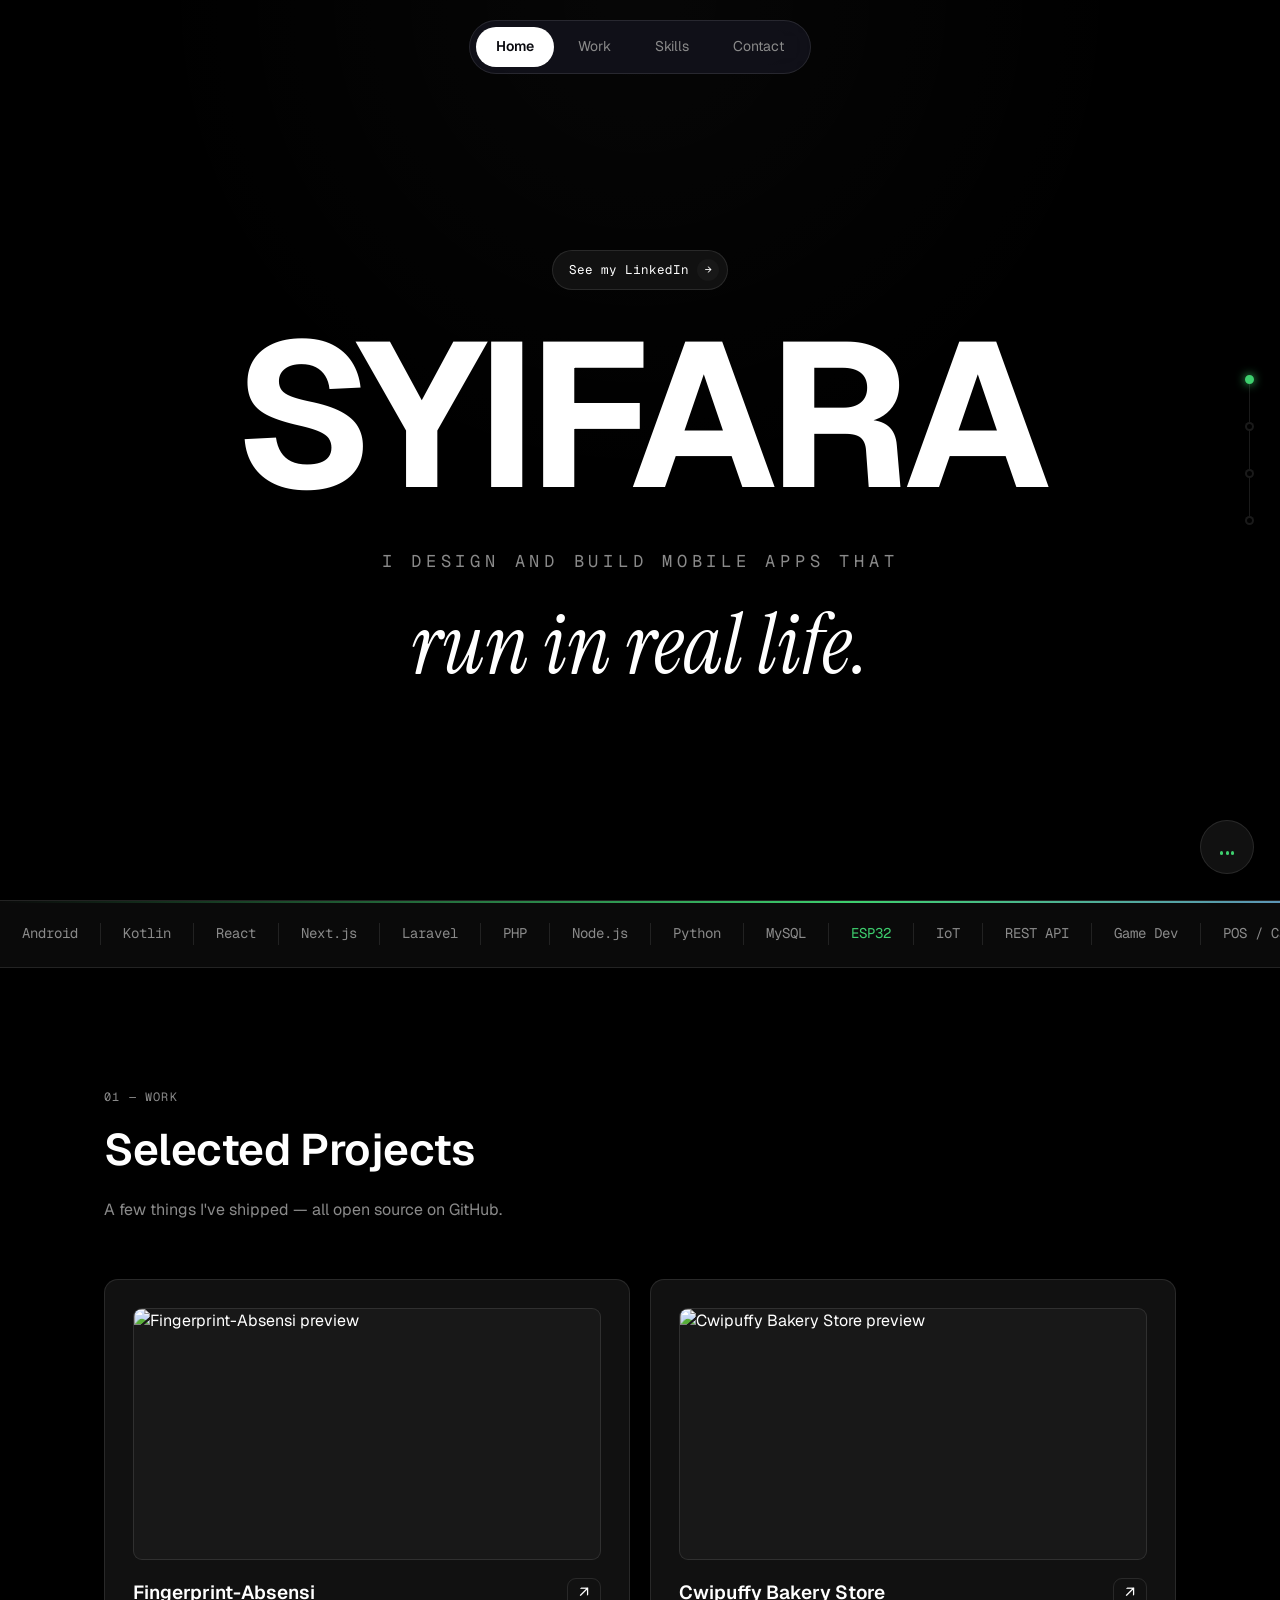
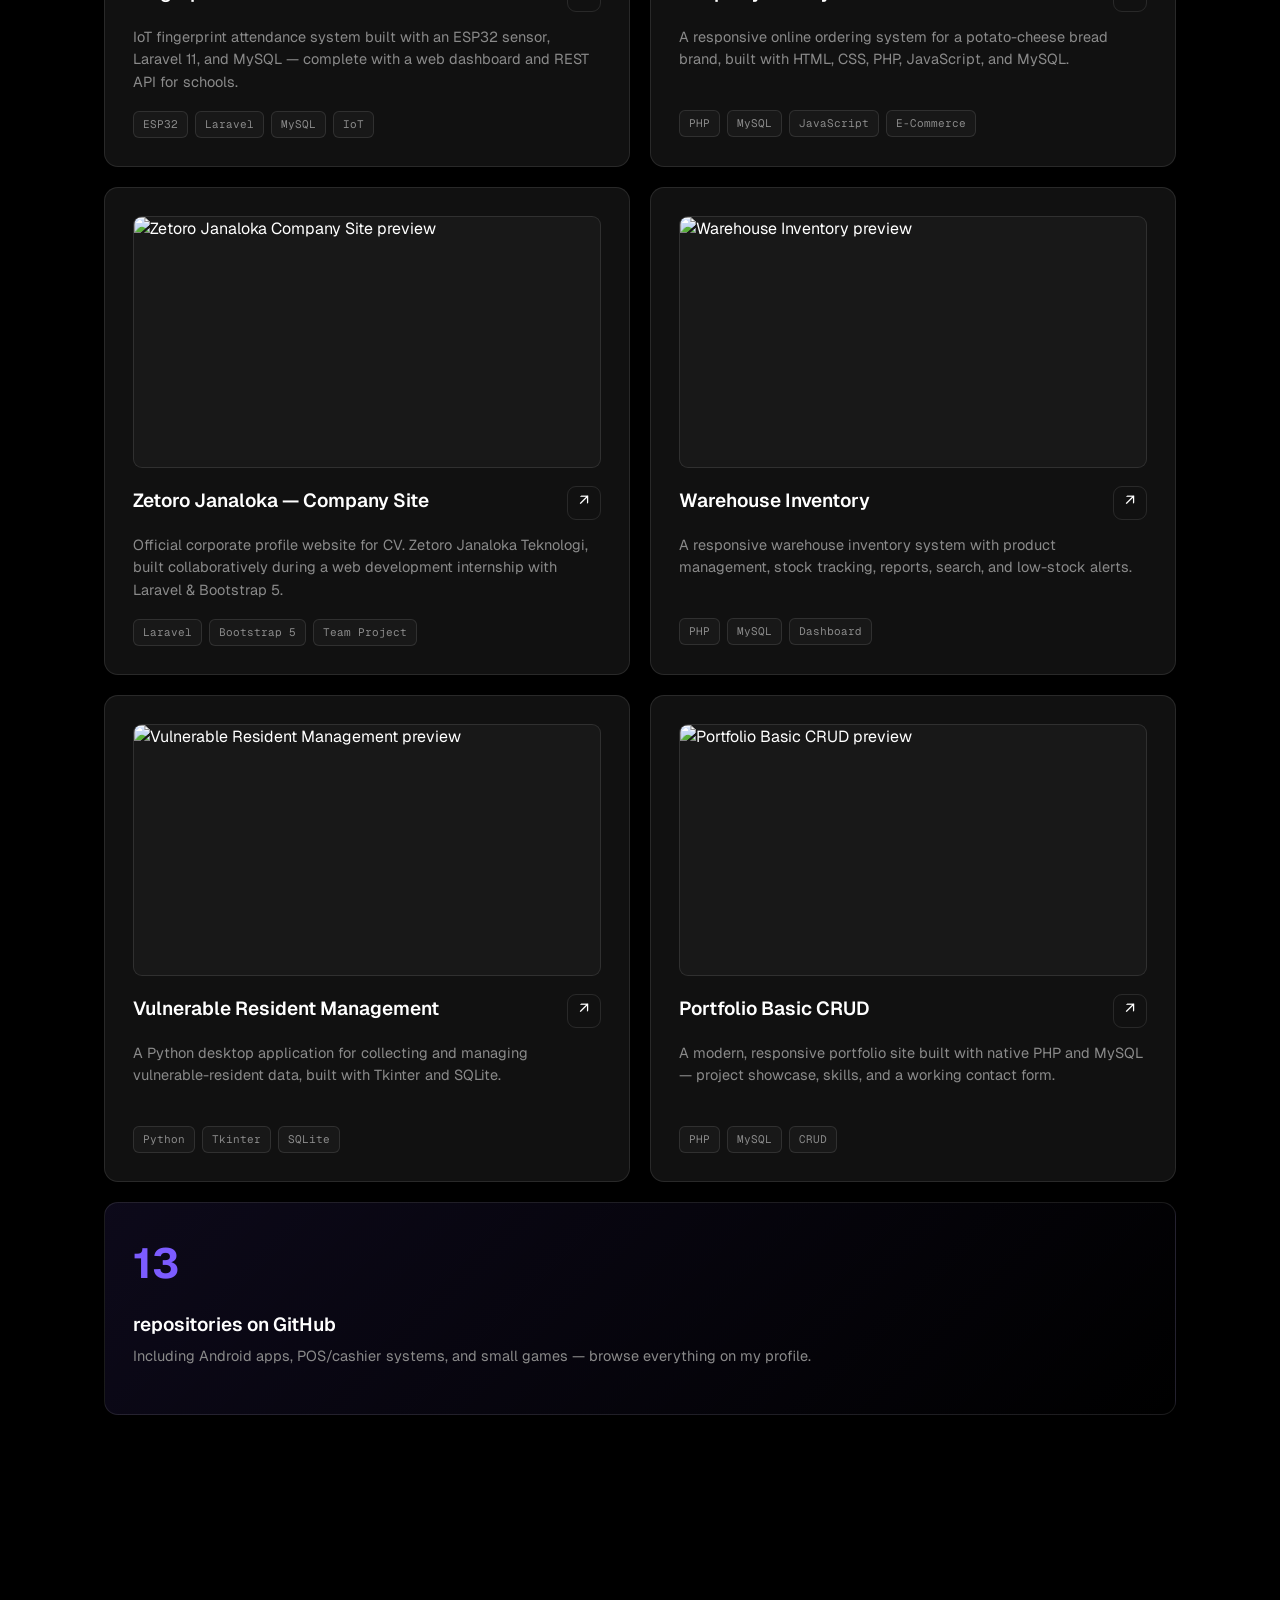
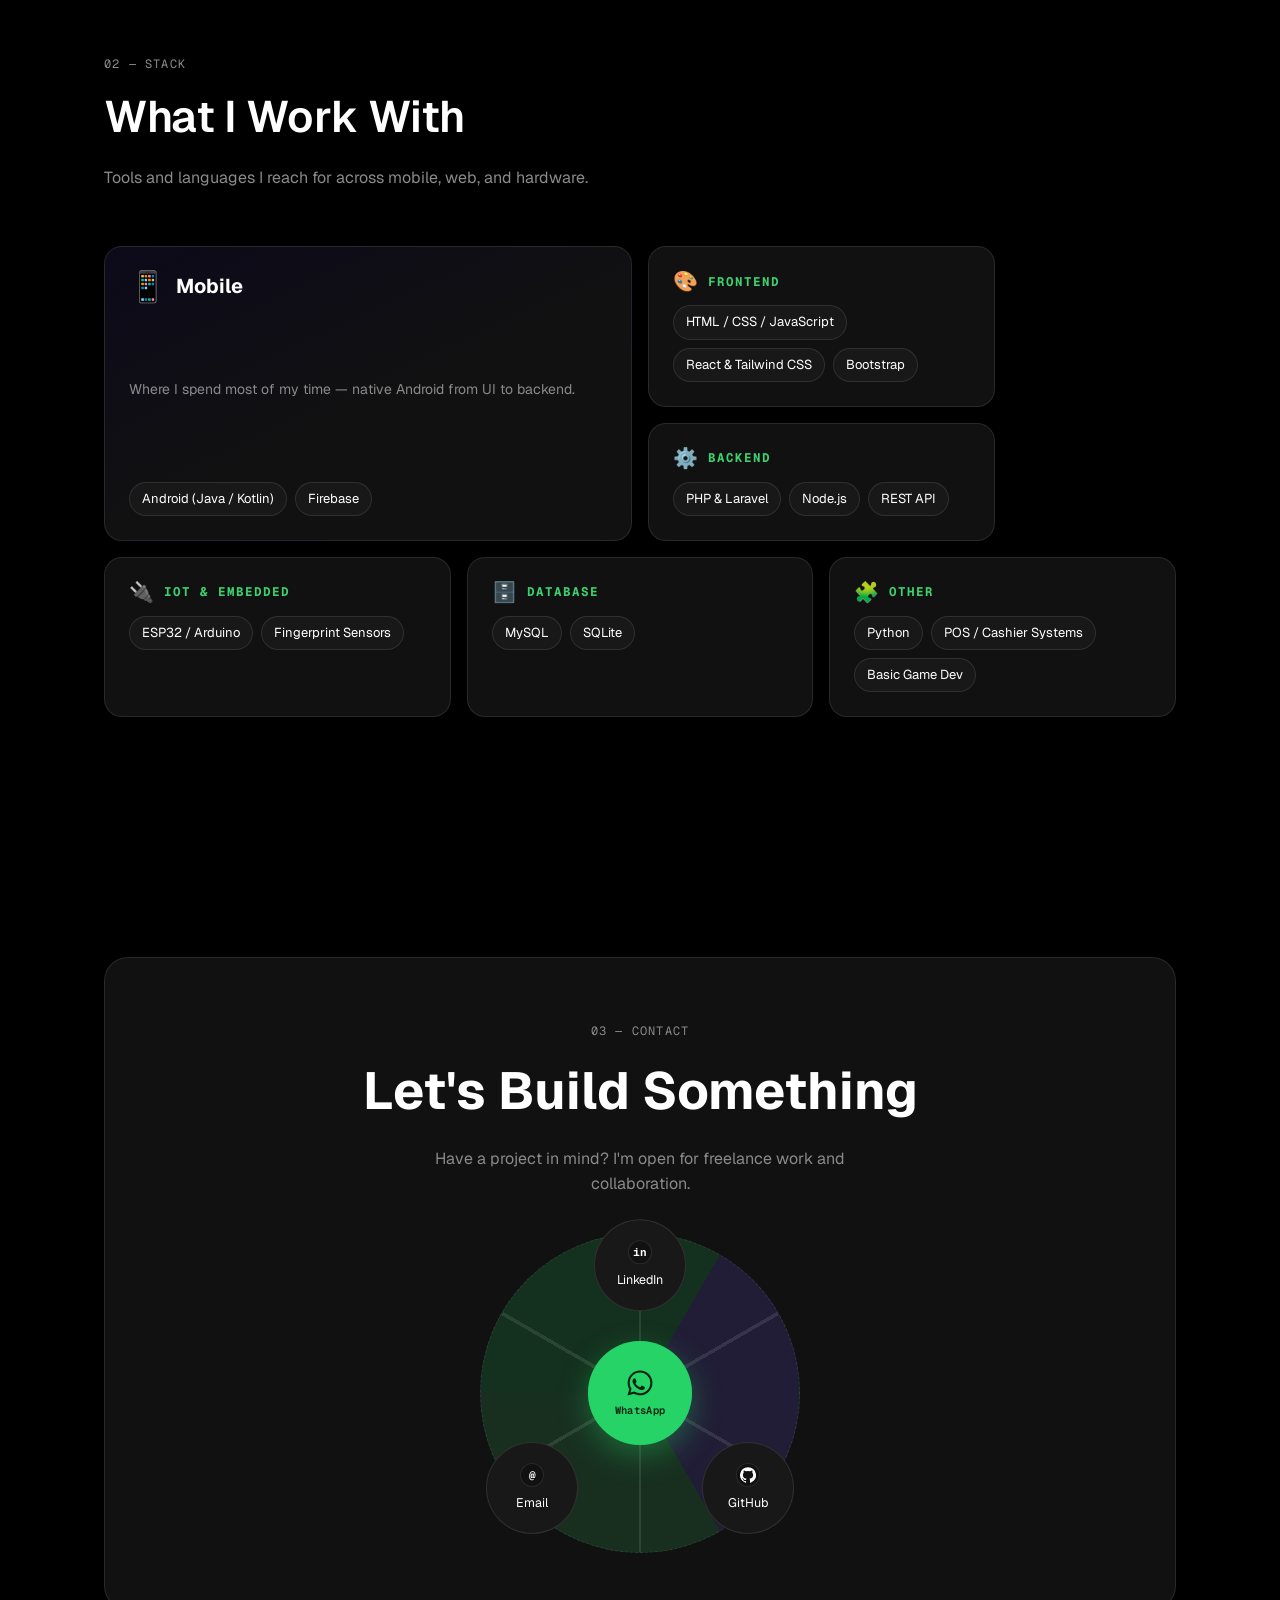
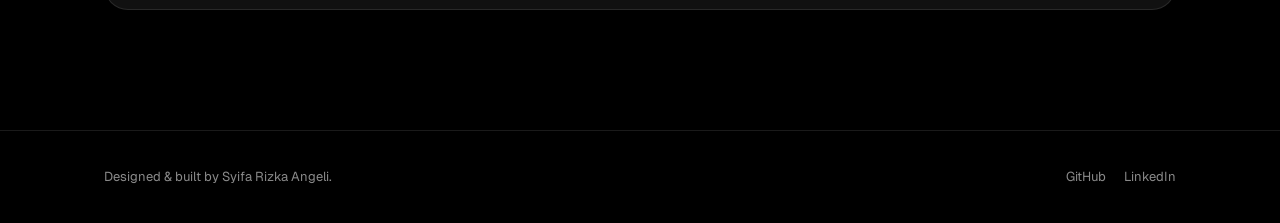
==== index.html @ 34caec81 "add music bruh" ====
<!DOCTYPE html>
<html lang="en">
<head>
<meta charset="UTF-8">
<meta name="viewport" content="width=device-width, initial-scale=1, maximum-scale=5">
<title>Syifara — Mobile App Developer</title>
<meta name="description" content="Syifara — Mobile App Developer building Android, IoT & full-stack products that run in real life.">
<link rel="preconnect" href="https://fonts.googleapis.com">
<link rel="preconnect" href="https://fonts.gstatic.com" crossorigin>
<link href="https://fonts.googleapis.com/css2?family=Geist:wght@400;500;600;700&family=Geist+Mono:wght@400;500&family=Instrument+Serif:ital@1&display=swap" rel="stylesheet">
<link rel="stylesheet" href="style.css">
</head>
<body>

<div class="grain"></div>

<header>
  <nav class="wrap">
    <div class="nav-pill">
      <a href="#" class="active">Home</a>
      <a href="#projects">Work</a>
      <a href="#skills">Skills</a>
      <a href="#contact">Contact</a>
    </div>
  </nav>
</header>

<!-- HERO -->
<section class="hero">
  <a href="https://www.linkedin.com/in/syifa-rizka-angeli-099004416" target="_blank" rel="noopener" class="hero-badge">
    <span>See my LinkedIn</span>
    <span class="chevron">→</span>
  </a>
  <h1>Syifara</h1>
  <div class="lead">I design and build mobile apps that</div>
  <div class="script">run in real life.</div>
</section>

<div class="marquee-wrap">
  <div class="marquee">
    <span>Android</span><span>Kotlin</span><span>React</span><span>Next.js</span>
    <span>Laravel</span><span>PHP</span><span>Node.js</span><span>Python</span>
    <span>MySQL</span><span class="accent">ESP32</span><span>IoT</span><span>REST API</span>
    <span>Game Dev</span><span>POS / Cashier Systems</span><span>Tailwind CSS</span>
    <span>Android</span><span>Kotlin</span><span>React</span><span>Next.js</span>
    <span>Laravel</span><span>PHP</span><span>Node.js</span><span>Python</span>
    <span>MySQL</span><span class="accent">ESP32</span><span>IoT</span><span>REST API</span>
    <span>Game Dev</span><span>POS / Cashier Systems</span><span>Tailwind CSS</span>
  </div>
</div>

<!-- PROJECTS -->
<section id="projects">
  <div class="wrap">
    <div class="sec-head">
      <span class="sec-eyebrow">01 — WORK</span>
      <h2>Selected Projects</h2>
      <p>A few things I've shipped — all open source on GitHub.</p>
    </div>

    <div class="proj-grid">

      <div class="card">
        <div class="card-preview"><img src="https://opengraph.githubassets.com/1/syifarizkaangeli/Fingerprint-Absensi" alt="Fingerprint-Absensi preview" loading="lazy"></div>
        <div class="card-top">
          <h3>Fingerprint-Absensi</h3>
          <a class="card-link" href="https://github.com/syifarizkaangeli/Fingerprint-Absensi" target="_blank" rel="noopener">↗</a>
        </div>
        <p class="desc">IoT fingerprint attendance system built with an ESP32 sensor, Laravel 11, and MySQL — complete with a web dashboard and REST API for schools.</p>
        <div class="tags"><span class="tag">ESP32</span><span class="tag">Laravel</span><span class="tag">MySQL</span><span class="tag">IoT</span></div>
      </div>

      <div class="card">
        <div class="card-preview"><img src="https://opengraph.githubassets.com/1/syifarizkaangeli/Cwipuffy-Bakery-Store" alt="Cwipuffy Bakery Store preview" loading="lazy"></div>
        <div class="card-top">
          <h3>Cwipuffy Bakery Store</h3>
          <a class="card-link" href="https://github.com/syifarizkaangeli/Cwipuffy-Bakery-Store" target="_blank" rel="noopener">↗</a>
        </div>
        <p class="desc">A responsive online ordering system for a potato-cheese bread brand, built with HTML, CSS, PHP, JavaScript, and MySQL.</p>
        <div class="tags"><span class="tag">PHP</span><span class="tag">MySQL</span><span class="tag">JavaScript</span><span class="tag">E-Commerce</span></div>
      </div>

      <div class="card">
        <div class="card-preview"><img src="https://opengraph.githubassets.com/1/syifarizkaangeli/Zetoro-Janaloka-Technology-team" alt="Zetoro Janaloka Company Site preview" loading="lazy"></div>
        <div class="card-top">
          <h3>Zetoro Janaloka — Company Site</h3>
          <a class="card-link" href="https://github.com/syifarizkaangeli/Zetoro-Janaloka-Technology-team" target="_blank" rel="noopener">↗</a>
        </div>
        <p class="desc">Official corporate profile website for CV. Zetoro Janaloka Teknologi, built collaboratively during a web development internship with Laravel &amp; Bootstrap 5.</p>
        <div class="tags"><span class="tag">Laravel</span><span class="tag">Bootstrap 5</span><span class="tag">Team Project</span></div>
      </div>

      <div class="card">
        <div class="card-preview"><img src="https://opengraph.githubassets.com/1/syifarizkaangeli/Warehouse-Inventory" alt="Warehouse Inventory preview" loading="lazy"></div>
        <div class="card-top">
          <h3>Warehouse Inventory</h3>
          <a class="card-link" href="https://github.com/syifarizkaangeli/Warehouse-Inventory" target="_blank" rel="noopener">↗</a>
        </div>
        <p class="desc">A responsive warehouse inventory system with product management, stock tracking, reports, search, and low-stock alerts.</p>
        <div class="tags"><span class="tag">PHP</span><span class="tag">MySQL</span><span class="tag">Dashboard</span></div>
      </div>

      <div class="card">
        <div class="card-preview"><img src="https://opengraph.githubassets.com/1/syifarizkaangeli/Vulnerable-Resident-Management" alt="Vulnerable Resident Management preview" loading="lazy"></div>
        <div class="card-top">
          <h3>Vulnerable Resident Management</h3>
          <a class="card-link" href="https://github.com/syifarizkaangeli/Vulnerable-Resident-Management" target="_blank" rel="noopener">↗</a>
        </div>
        <p class="desc">A Python desktop application for collecting and managing vulnerable-resident data, built with Tkinter and SQLite.</p>
        <div class="tags"><span class="tag">Python</span><span class="tag">Tkinter</span><span class="tag">SQLite</span></div>
      </div>

      <div class="card">
        <div class="card-preview"><img src="https://opengraph.githubassets.com/1/syifarizkaangeli/Portfolio-Basic-CRUD" alt="Portfolio Basic CRUD preview" loading="lazy"></div>
        <div class="card-top">
          <h3>Portfolio Basic CRUD</h3>
          <a class="card-link" href="https://github.com/syifarizkaangeli/Portfolio-Basic-CRUD" target="_blank" rel="noopener">↗</a>
        </div>
        <p class="desc">A modern, responsive portfolio site built with native PHP and MySQL — project showcase, skills, and a working contact form.</p>
        <div class="tags"><span class="tag">PHP</span><span class="tag">MySQL</span><span class="tag">CRUD</span></div>
      </div>

      <a href="https://github.com/syifarizkaangeli?tab=repositories" target="_blank" rel="noopener" class="card more-card" style="grid-column:1/-1;">
        <div class="num">13</div>
        <div>
          <h3>repositories on GitHub</h3>
          <p class="desc" style="min-height:0;margin-top:6px;">Including Android apps, POS/cashier systems, and small games — browse everything on my profile.</p>
        </div>
      </a>

    </div>
  </div>
</section>

<!-- SKILLS -->
<section id="skills">
  <div class="wrap">
    <div class="sec-head">
      <span class="sec-eyebrow">02 — STACK</span>
      <h2>What I Work With</h2>
      <p>Tools and languages I reach for across mobile, web, and hardware.</p>
    </div>

    <div class="skills-orbit">

      <div class="skill-tile skill-featured">
        <div class="skill-tile-top">
          <span class="skill-ico">📱</span>
          <h4>Mobile</h4>
        </div>
        <p class="skill-tile-note">Where I spend most of my time — native Android from UI to backend.</p>
        <ul class="skill-chip-list">
          <li>Android (Java / Kotlin)</li>
          <li>Firebase</li>
        </ul>
      </div>

      <div class="skill-tile">
        <div class="skill-tile-top"><span class="skill-ico">🎨</span><h4>Frontend</h4></div>
        <ul class="skill-chip-list">
          <li>HTML / CSS / JavaScript</li>
          <li>React &amp; Tailwind CSS</li>
          <li>Bootstrap</li>
        </ul>
      </div>

      <div class="skill-tile">
        <div class="skill-tile-top"><span class="skill-ico">⚙️</span><h4>Backend</h4></div>
        <ul class="skill-chip-list">
          <li>PHP &amp; Laravel</li>
          <li>Node.js</li>
          <li>REST API</li>
        </ul>
      </div>

      <div class="skill-tile">
        <div class="skill-tile-top"><span class="skill-ico">🔌</span><h4>IoT &amp; Embedded</h4></div>
        <ul class="skill-chip-list">
          <li>ESP32 / Arduino</li>
          <li>Fingerprint Sensors</li>
        </ul>
      </div>

      <div class="skill-tile">
        <div class="skill-tile-top"><span class="skill-ico">🗄️</span><h4>Database</h4></div>
        <ul class="skill-chip-list">
          <li>MySQL</li>
          <li>SQLite</li>
        </ul>
      </div>

      <div class="skill-tile">
        <div class="skill-tile-top"><span class="skill-ico">🧩</span><h4>Other</h4></div>
        <ul class="skill-chip-list">
          <li>Python</li>
          <li>POS / Cashier Systems</li>
          <li>Basic Game Dev</li>
        </ul>
      </div>

    </div>
  </div>
</section>

<!-- CONTACT -->
<section id="contact">
  <div class="wrap">
    <div class="contact-box">
      <span class="sec-eyebrow" style="justify-content:center;display:flex;">03 — CONTACT</span>
      <h2>Let's Build Something</h2>
      <p>Have a project in mind? I'm open for freelance work and collaboration.</p>

      <div class="pizza">
        <div class="pizza-ring"></div>

        <a href="https://wa.me/6281234567890" target="_blank" rel="noopener" class="pizza-center" aria-label="Chat on WhatsApp">
          <span class="pizza-pulse"></span>
          <svg viewBox="0 0 24 24" width="30" height="30" fill="currentColor"><path d="M12.04 2C6.58 2 2.13 6.45 2.13 11.91c0 1.75.46 3.45 1.32 4.95L2 22l5.29-1.39c1.44.79 3.06 1.2 4.71 1.2h.01c5.46 0 9.91-4.45 9.91-9.91 0-2.65-1.03-5.14-2.9-7.01A9.82 9.82 0 0 0 12.04 2m0 1.67c2.2 0 4.27.86 5.82 2.42a8.2 8.2 0 0 1 2.41 5.82c0 4.55-3.7 8.25-8.25 8.25a8.2 8.2 0 0 1-4.19-1.15l-.3-.18-3.14.82.84-3.06-.2-.32a8.18 8.18 0 0 1-1.26-4.36c0-4.55 3.71-8.24 8.27-8.24m-4.54 4.7c-.16 0-.42.06-.64.3s-.85.83-.85 2.02.87 2.35 1 2.51 1.7 2.72 4.19 3.7c2.07.83 2.49.66 2.94.62.45-.04 1.45-.59 1.65-1.16s.2-1.06.14-1.16-.23-.16-.48-.28-1.46-.72-1.69-.8-.39-.12-.56.12-.64.8-.79.97-.29.18-.54.06a6.8 6.8 0 0 1-2-1.23 7.5 7.5 0 0 1-1.38-1.72c-.14-.25 0-.38.11-.5.11-.12.25-.29.37-.44.1-.13.15-.24.22-.4a.44.44 0 0 0-.02-.42c-.06-.12-.55-1.36-.76-1.86s-.4-.42-.56-.43z"/></svg>
          <span class="pizza-label">WhatsApp</span>
        </a>

        <a href="https://www.linkedin.com/in/syifa-rizka-angeli-099004416" target="_blank" rel="noopener" class="pizza-slice slice-top">
          <span class="slice-ico">in</span>
          <span>LinkedIn</span>
        </a>

        <a href="https://github.com/syifarizkaangeli" target="_blank" rel="noopener" class="pizza-slice slice-bottom-right">
          <span class="slice-ico">
            <svg viewBox="0 0 24 24" width="16" height="16" fill="currentColor"><path d="M12 .3a12 12 0 0 0-3.79 23.39c.6.11.82-.26.82-.58v-2.02c-3.34.73-4.04-1.6-4.04-1.6-.55-1.39-1.34-1.76-1.34-1.76-1.09-.75.08-.73.08-.73 1.2.09 1.84 1.24 1.84 1.24 1.07 1.83 2.81 1.3 3.5.99.11-.78.42-1.3.76-1.6-2.67-.3-5.47-1.33-5.47-5.93 0-1.31.47-2.38 1.24-3.22-.12-.3-.54-1.52.12-3.18 0 0 1.01-.32 3.3 1.23a11.5 11.5 0 0 1 6 0c2.29-1.55 3.3-1.23 3.3-1.23.66 1.66.24 2.88.12 3.18.77.84 1.24 1.91 1.24 3.22 0 4.61-2.81 5.63-5.49 5.92.43.37.81 1.1.81 2.22v3.29c0 .32.22.7.83.58A12 12 0 0 0 12 .3"/></svg>
          </span>
          <span>GitHub</span>
        </a>

        <a href="mailto:hello@syifara.dev" class="pizza-slice slice-bottom-left">
          <span class="slice-ico">@</span>
          <span>Email</span>
        </a>
      </div>
    </div>
  </div>
</section>

<footer>
  <div class="wrap">
    <p>Designed &amp; built by Syifa Rizka Angeli.</p>
    <div class="socials">
      <a href="https://github.com/syifarizkaangeli" target="_blank" rel="noopener">GitHub</a>
      <a href="https://www.linkedin.com/in/syifa-rizka-angeli-099004416" target="_blank" rel="noopener">LinkedIn</a>
    </div>
  </div>
</footer>

<!-- circuit trace signature -->
<div class="circuit" id="circuit">
  <div class="node active" data-sec="hero"></div>
  <div class="seg"></div>
  <div class="node" data-sec="projects"></div>
  <div class="seg"></div>
  <div class="node" data-sec="skills"></div>
  <div class="seg"></div>
  <div class="node" data-sec="contact"></div>
</div>

<!-- music toggle -->
<button class="music-btn" id="musicBtn" aria-label="Toggle background music">
  <div class="bars"><span></span><span></span><span></span></div>
</button>
<audio id="bgMusic" loop preload="none">
  <source src="music.mp3" type="audio/mpeg">
</audio>

<script src="script.js"></script>
</body>
</html>
---- style.css ----
:root{
  --bg:#000000;
  --bg-alt:#0a0a0a;
  --surface:#111111;
  --surface-2:#181818;
  --text:#ffffff;
  --text-dim:#8a8a8a;
  --accent:#7c5cff;
  --accent-soft:rgba(124,92,255,.10);
  --accent2:#3ecf6e;
  --wa:#25d366;
  --line:rgba(255,255,255,.10);
  --radius:14px;
}
*{margin:0;padding:0;box-sizing:border-box;}
html{scroll-behavior:smooth;}
body{
  background:var(--bg);
  color:var(--text);
  font-family:'Geist',sans-serif;
  line-height:1.55;
  overflow-x:hidden;
}
::selection{background:var(--text);color:#000;}
h1,h2,h3,.display{font-family:'Geist',sans-serif;}
.mono{font-family:'Geist Mono',monospace;}
a{color:inherit;text-decoration:none;}
img{max-width:100%;display:block;}
.wrap{max-width:1120px;margin:0 auto;padding:0 24px;}
section{position:relative;padding:120px 0;}
@media(max-width:700px){section{padding:80px 0;}}

/* background texture */
.grain{
  position:fixed;inset:0;pointer-events:none;z-index:0;opacity:.5;
  background-image:radial-gradient(circle at 50% 0%, rgba(255,255,255,.05), transparent 45%);
}

/* NAV — floating pill, centered */
header{
  position:fixed;top:20px;left:0;right:0;z-index:50;
}
nav.wrap{display:flex;align-items:center;justify-content:center;}
.nav-pill{
  display:flex;align-items:center;gap:4px;
  background:rgba(20,20,31,.75);backdrop-filter:blur(14px);
  border:1px solid var(--line);border-radius:100px;padding:6px;
  position:relative;overflow:hidden;
}
.nav-pill::before{
  content:"";position:absolute;top:6px;bottom:6px;left:6px;width:0;border-radius:100px;
  background:linear-gradient(90deg,var(--accent2),var(--accent));opacity:.0;
}
.nav-pill a{
  padding:9px 20px;border-radius:100px;font-size:14px;color:var(--text-dim);transition:.2s;position:relative;
}
.nav-pill a:hover{color:var(--text);}
.nav-pill a.active{background:#fff;color:#0a0a0f;font-weight:600;}
@media(max-width:600px){.nav-pill a{padding:9px 13px;font-size:13px;}}

/* HERO */
.hero{
  min-height:100vh;display:flex;flex-direction:column;align-items:center;justify-content:center;
  text-align:center;position:relative;z-index:1;padding:140px 24px 80px;
}
.hero-badge{
  display:inline-flex;align-items:center;gap:8px;
  font-family:'Geist Mono';font-size:12.5px;color:var(--text);
  background:var(--surface);border:1px solid var(--line);
  padding:8px 8px 8px 16px;border-radius:100px;margin-bottom:34px;
  transition:.2s border-color;
}
.hero-badge:hover{border-color:var(--accent2);}
.hero-badge .chevron{
  width:22px;height:22px;border-radius:50%;background:var(--surface-2);
  display:flex;align-items:center;justify-content:center;font-size:11px;
}
.hero h1{
  font-size:clamp(72px,16vw,220px);
  line-height:.88;font-weight:700;letter-spacing:-.03em;
  color:#fff;text-transform:uppercase;
  position:relative;
}
.hero .lead{
  font-family:'Geist Mono';font-size:clamp(13px,1.6vw,17px);letter-spacing:.28em;
  color:var(--text-dim);text-transform:uppercase;margin-top:44px;
}
.hero .script{
  font-family:'Instrument Serif',serif;font-style:italic;font-weight:400;
  font-size:clamp(38px,7vw,84px);color:#fff;margin-top:6px;letter-spacing:0;
}

/* MARQUEE — the running highlight strip */
.marquee-wrap{
  border-top:1px solid var(--line);border-bottom:1px solid var(--line);
  overflow:hidden;padding:22px 0;background:var(--bg-alt);position:relative;
}
.marquee-wrap::after{
  content:"";position:absolute;left:0;top:0;height:2px;width:100%;
  background:linear-gradient(90deg,transparent,var(--accent2),var(--accent),transparent);
  background-size:200% 100%;animation:sheen 5s linear infinite;
}
@keyframes sheen{0%{background-position:200% 0;}100%{background-position:-200% 0;}}
.marquee{display:flex;gap:0;width:max-content;animation:scroll 32s linear infinite;}
@keyframes scroll{from{transform:translateX(0);}to{transform:translateX(-50%);}}
.marquee span{
  font-family:'Geist Mono';font-size:14px;color:var(--text-dim);padding:0 22px;white-space:nowrap;
  border-right:1px solid var(--line);
}
.marquee span.accent{color:var(--accent2);}
@media(prefers-reduced-motion:reduce){.marquee{animation:none;}.marquee-wrap::after{animation:none;}}

/* SECTION HEAD */
.sec-head{margin-bottom:56px;max-width:600px;}
.sec-eyebrow{font-family:'Geist Mono';font-size:12px;color:var(--text-dim);letter-spacing:.1em;margin-bottom:10px;display:block;}
.sec-head h2{font-size:clamp(30px,4vw,44px);font-weight:600;letter-spacing:-.01em;margin-bottom:14px;}
.sec-head p{color:var(--text-dim);font-size:16px;}

/* PROJECTS */
.proj-grid{display:grid;grid-template-columns:repeat(2,1fr);gap:20px;}
@media(max-width:800px){.proj-grid{grid-template-columns:1fr;}}
.card{
  background:var(--surface);border:1px solid var(--line);border-radius:var(--radius);
  padding:28px;transition:.25s border-color,.25s transform;position:relative;overflow:hidden;
}
.card:hover{border-color:rgba(255,255,255,.28);transform:translateY(-4px);}
.card::before{
  content:"";position:absolute;top:0;left:0;right:0;height:2px;
  background:var(--text);
  transform:scaleX(0);transform-origin:left;transition:.3s;
}
.card:hover::before{transform:scaleX(1);}
.card-preview{
  width:100%;aspect-ratio:16/8.6;border-radius:9px;overflow:hidden;margin-bottom:18px;
  background:var(--surface-2);border:1px solid var(--line);position:relative;
}
.card-preview img{width:100%;height:100%;object-fit:cover;transition:.4s transform;}
.card:hover .card-preview img{transform:scale(1.04);}
.card-top{display:flex;justify-content:space-between;align-items:flex-start;margin-bottom:14px;}
.card h3{font-size:19px;font-weight:600;}
.card-link{
  width:34px;height:34px;border-radius:9px;border:1px solid var(--line);
  display:flex;align-items:center;justify-content:center;flex-shrink:0;transition:.2s;
}
.card:hover .card-link{border-color:var(--accent2);color:var(--accent2);}
.card p.desc{color:var(--text-dim);font-size:14.5px;margin-bottom:18px;min-height:66px;}
.tags{display:flex;flex-wrap:wrap;gap:7px;}
.tag{
  font-family:'Geist Mono';font-size:11px;color:var(--text-dim);
  border:1px solid var(--line);padding:4px 9px;border-radius:6px;background:var(--surface-2);
}
.more-card{
  display:flex;flex-direction:column;align-items:flex-start;justify-content:center;gap:14px;
  background:linear-gradient(135deg,var(--accent-soft),transparent);
}
.more-card .num{font-family:'Geist';font-size:42px;font-weight:700;color:var(--accent);}

/* SKILLS — asymmetric orbit-style bento */
.skills-orbit{
  display:grid;
  grid-template-columns:repeat(6,1fr);
  gap:16px;
}
.skill-tile{
  grid-column:span 2;
  background:var(--surface);border:1px solid var(--line);border-radius:18px;
  padding:24px;transition:.25s transform,.25s border-color,.25s background;
  position:relative;overflow:hidden;
}
.skill-tile::after{
  content:"";position:absolute;inset:0;opacity:0;transition:.3s;
  background:radial-gradient(180px circle at 100% 0%, var(--accent-soft), transparent 70%);
}
.skill-tile:hover{transform:translateY(-6px);border-color:rgba(255,255,255,.26);}
.skill-tile:hover::after{opacity:1;}
.skill-tile-top{display:flex;align-items:center;gap:10px;margin-bottom:14px;}
.skill-ico{font-size:20px;line-height:1;}
.skill-tile h4{font-family:'Geist Mono';font-size:12.5px;color:var(--accent2);letter-spacing:.08em;text-transform:uppercase;}
.skill-chip-list{list-style:none;display:flex;flex-wrap:wrap;gap:8px;position:relative;z-index:1;}
.skill-chip-list li{
  font-size:13px;color:var(--text);background:var(--surface-2);border:1px solid var(--line);
  padding:6px 12px;border-radius:100px;
}
.skill-featured{
  grid-column:span 3;grid-row:span 2;
  background:linear-gradient(155deg,var(--accent-soft),var(--surface) 55%);
  display:flex;flex-direction:column;justify-content:space-between;
}
.skill-featured h4{color:var(--text);font-size:20px;font-family:'Geist';font-weight:700;letter-spacing:0;text-transform:none;}
.skill-featured .skill-ico{font-size:30px;}
.skill-tile-note{color:var(--text-dim);font-size:14px;margin-bottom:18px;position:relative;z-index:1;}
@media(max-width:900px){
  .skills-orbit{grid-template-columns:repeat(2,1fr);}
  .skill-tile{grid-column:span 1;}
  .skill-featured{grid-column:span 2;grid-row:span 1;}
}

/* CONTACT */
.contact-box{
  background:var(--surface);border:1px solid var(--line);border-radius:24px;
  padding:64px 40px 56px;text-align:center;position:relative;overflow:hidden;
}
.contact-box h2{font-size:clamp(30px,5vw,52px);margin-bottom:16px;}
.contact-box p{color:var(--text-dim);max-width:480px;margin:0 auto 34px;}

/* PIZZA contact wheel — WhatsApp hub with orbiting slices */
.pizza{
  position:relative;
  width:320px;height:320px;
  margin:36px auto 0;
}
.pizza-ring{
  position:absolute;inset:0;border-radius:50%;
  background:conic-gradient(
    from -90deg,
    rgba(37,211,102,.16) 0deg 120deg,
    rgba(124,92,255,.16) 120deg 240deg,
    rgba(62,207,110,.16) 240deg 360deg
  );
  border:1px dashed var(--line);
}
.pizza-ring::before{
  content:"";position:absolute;inset:0;border-radius:50%;
  background:
    linear-gradient(90deg,transparent 49.6%,var(--line) 49.6%,var(--line) 50.4%,transparent 50.4%),
    linear-gradient(210deg,transparent 49.6%,var(--line) 49.6%,var(--line) 50.4%,transparent 50.4%),
    linear-gradient(330deg,transparent 49.6%,var(--line) 49.6%,var(--line) 50.4%,transparent 50.4%);
}
.pizza-center{
  position:absolute;top:50%;left:50%;transform:translate(-50%,-50%);
  width:104px;height:104px;border-radius:50%;
  background:var(--wa);color:#04220f;
  display:flex;flex-direction:column;align-items:center;justify-content:center;gap:4px;
  z-index:3;box-shadow:0 10px 30px rgba(37,211,102,.35);
  transition:.25s transform;
}
.pizza-center:hover{transform:translate(-50%,-50%) scale(1.06);}
.pizza-center svg{color:#04220f;}
.pizza-label{font-family:'Geist Mono';font-size:10.5px;font-weight:600;letter-spacing:.03em;}
.pizza-pulse{
  position:absolute;inset:0;border-radius:50%;background:var(--wa);opacity:.55;
  animation:pulse 2.4s ease-out infinite;z-index:-1;
}
@keyframes pulse{0%{transform:scale(1);opacity:.5;}100%{transform:scale(1.9);opacity:0;}}

.pizza-slice{
  position:absolute;width:92px;height:92px;border-radius:50%;
  background:var(--surface-2);border:1px solid var(--line);
  display:flex;flex-direction:column;align-items:center;justify-content:center;gap:6px;
  font-size:12.5px;color:var(--text);z-index:2;transition:.2s;
}
.pizza-slice:hover{border-color:var(--accent2);color:var(--accent2);transform:scale(1.05);}
.slice-ico{
  width:24px;height:24px;border-radius:50%;background:var(--surface);border:1px solid var(--line);
  display:flex;align-items:center;justify-content:center;font-family:'Geist Mono';font-size:11px;font-weight:700;
}
.slice-top{top:0;left:50%;transform:translate(-50%,-15%);}
.slice-bottom-right{bottom:6%;right:2%;}
.slice-bottom-left{bottom:6%;left:2%;}

@media(max-width:560px){
  .pizza{width:100%;max-width:280px;height:auto;display:flex;flex-direction:column;align-items:center;gap:16px;position:static;}
  .pizza-ring{display:none;}
  .pizza-center{position:static;transform:none;order:1;}
  .pizza-center:hover{transform:scale(1.04);}
  .pizza-pulse{display:none;}
  .pizza-slice{position:static;flex-direction:row;width:auto;height:auto;border-radius:100px;padding:12px 20px;gap:10px;}
}

footer{border-top:1px solid var(--line);padding:36px 0;}
footer .wrap{display:flex;justify-content:space-between;align-items:center;flex-wrap:wrap;gap:12px;}
footer p{font-size:13px;color:var(--text-dim);}
footer .socials{display:flex;gap:18px;font-size:13px;color:var(--text-dim);}
footer .socials a:hover{color:var(--text);}

/* CIRCUIT TRACE — signature scroll element */
.circuit{
  position:fixed;right:26px;top:50%;transform:translateY(-50%);z-index:40;
  display:flex;flex-direction:column;align-items:center;gap:0;
}
.circuit .node{
  width:9px;height:9px;border-radius:50%;border:2px solid var(--line);background:var(--bg);
  transition:.3s;position:relative;
}
.circuit .node.active{border-color:var(--accent2);background:var(--accent2);box-shadow:0 0 10px var(--accent2);}
.circuit .seg{width:1px;height:38px;background:var(--line);}
.circuit .seg.active{background:linear-gradient(var(--accent2),var(--accent));}
@media(max-width:900px){.circuit{display:none;}}

/* MUSIC TOGGLE */
.music-btn{
  position:fixed;bottom:26px;right:26px;z-index:45;
  width:54px;height:54px;border-radius:50%;
  background:var(--surface);border:1px solid var(--line);
  display:flex;align-items:center;justify-content:center;cursor:pointer;
  box-shadow:0 8px 24px rgba(0,0,0,.4);
}
.music-btn:hover{border-color:var(--accent);}
.music-btn.playing{border-color:var(--accent2);}
.music-btn .bars{display:flex;align-items:flex-end;gap:2.5px;height:16px;}
.music-btn .bars span{width:3px;background:var(--accent2);border-radius:2px;animation:bar 1s ease-in-out infinite;}
.music-btn:not(.playing) .bars span{animation-play-state:paused;height:4px !important;}
.music-btn .bars span:nth-child(1){animation-delay:0s;}
.music-btn .bars span:nth-child(2){animation-delay:.2s;}
.music-btn .bars span:nth-child(3){animation-delay:.4s;}
@keyframes bar{0%,100%{height:5px;}50%{height:16px;}}
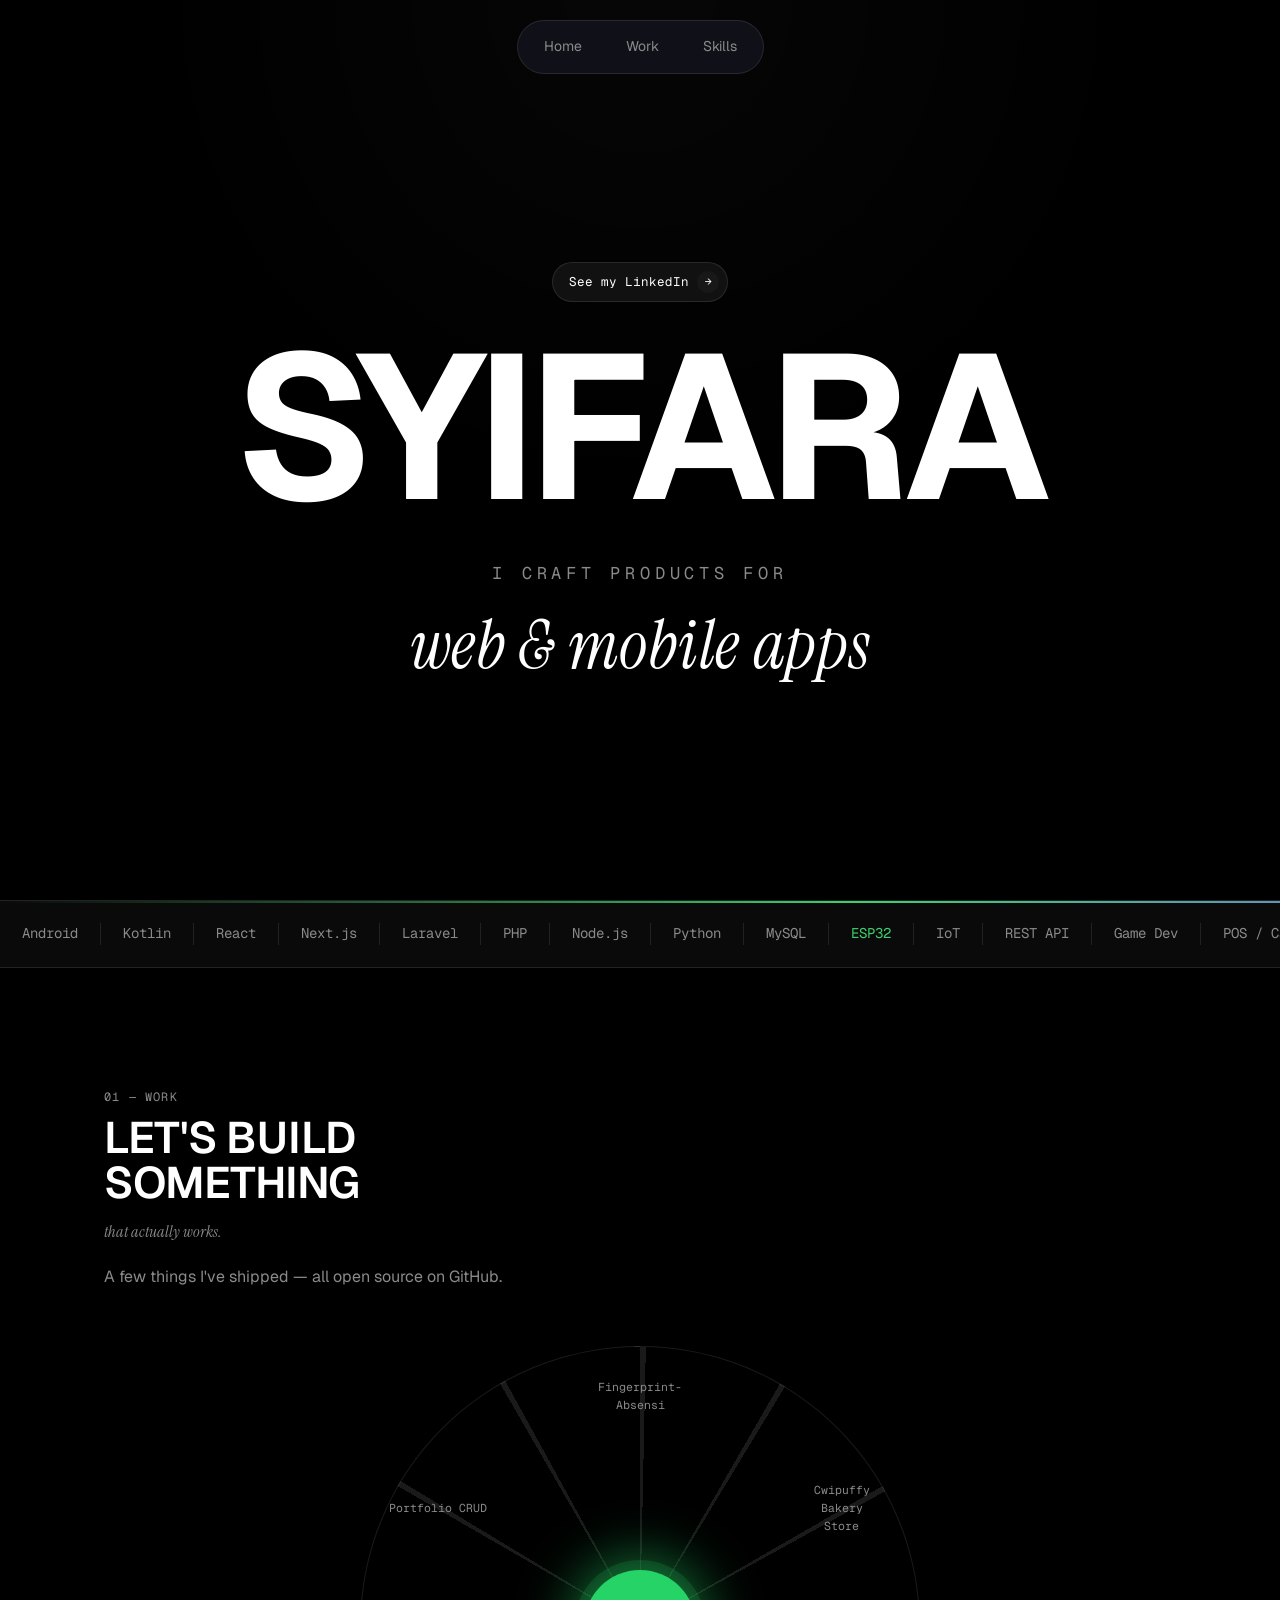
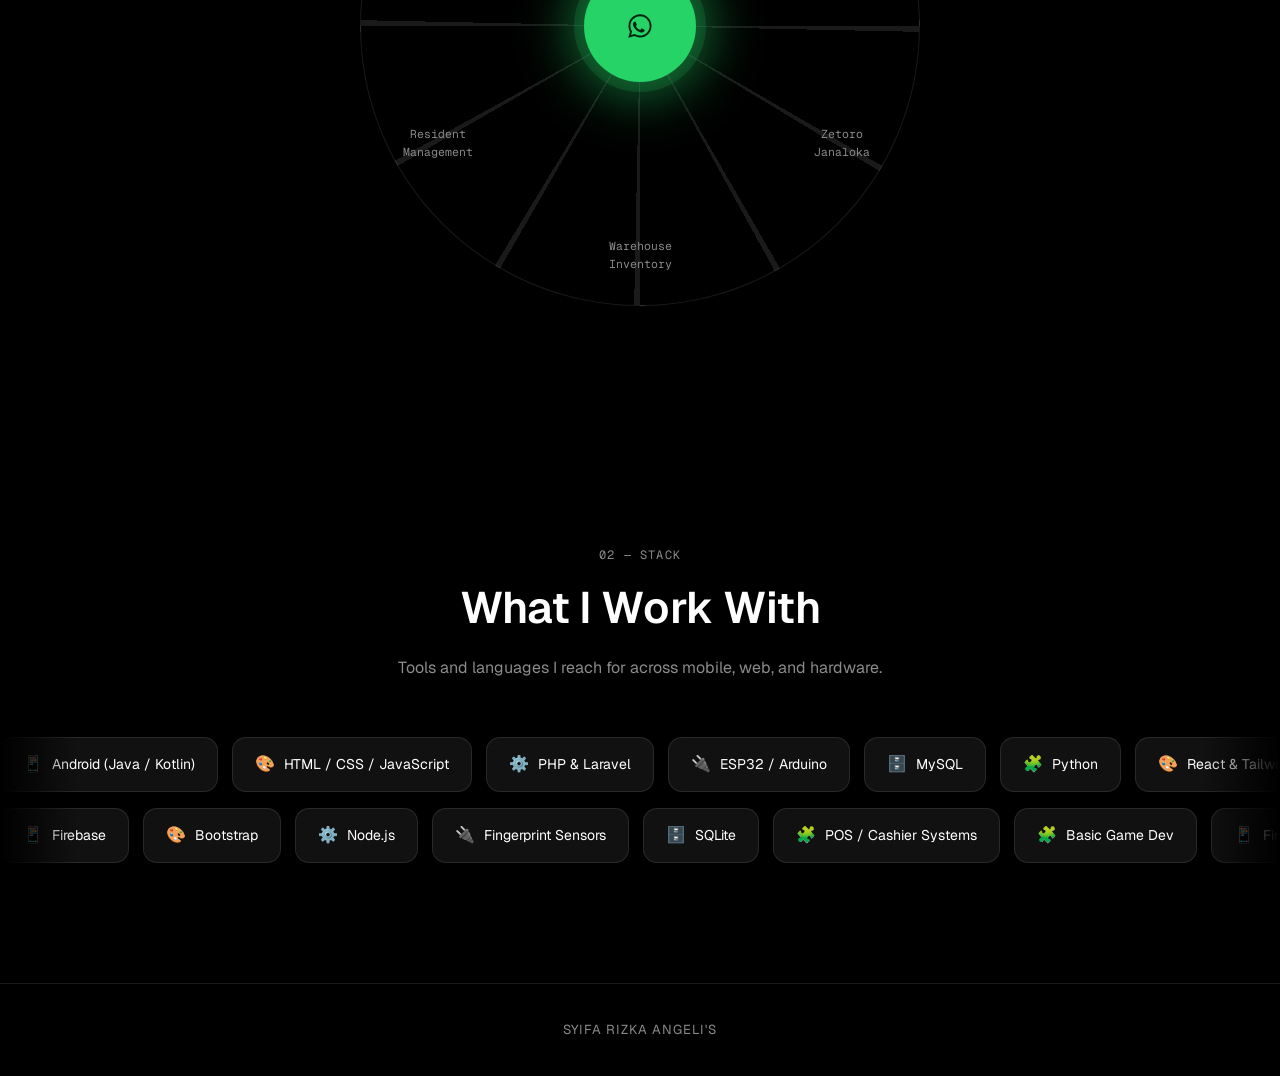
==== commit b9057996: "Initial commit" ====
--- a/index.html
+++ b/index.html
@@ -4,7 +4,7 @@
 <meta charset="UTF-8">
 <meta name="viewport" content="width=device-width, initial-scale=1, maximum-scale=5">
 <title>Syifara — Mobile App Developer</title>
-<meta name="description" content="Syifara — Mobile App Developer building Android, IoT & full-stack products that run in real life.">
+<meta name="description" content="Syifara — Mobile App Developer building Android, IoT & full-stack products.">
 <link rel="preconnect" href="https://fonts.googleapis.com">
 <link rel="preconnect" href="https://fonts.gstatic.com" crossorigin>
 <link href="https://fonts.googleapis.com/css2?family=Geist:wght@400;500;600;700&family=Geist+Mono:wght@400;500&family=Instrument+Serif:ital@1&display=swap" rel="stylesheet">
@@ -17,10 +17,9 @@
 <header>
   <nav class="wrap">
     <div class="nav-pill">
-      <a href="#" class="active">Home</a>
+      <a href="#">Home</a>
       <a href="#projects">Work</a>
       <a href="#skills">Skills</a>
-      <a href="#contact">Contact</a>
     </div>
   </nav>
 </header>
@@ -32,8 +31,8 @@
     <span class="chevron">→</span>
   </a>
   <h1>Syifara</h1>
-  <div class="lead">I design and build mobile apps that</div>
-  <div class="script">run in real life.</div>
+  <div class="lead">I craft products for</div>
+  <div class="script">web &amp; mobile apps</div>
 </section>
 
 <div class="marquee-wrap">
@@ -49,192 +48,80 @@
   </div>
 </div>
 
-<!-- PROJECTS -->
+<!-- PROJECTS — clock face, WhatsApp glowing at the center -->
 <section id="projects">
   <div class="wrap">
     <div class="sec-head">
       <span class="sec-eyebrow">01 — WORK</span>
-      <h2>Selected Projects</h2>
+      <h2 class="hero-heading">Let's Build<br>Something</h2>
+      <p class="script-line">that actually works.</p>
       <p>A few things I've shipped — all open source on GitHub.</p>
     </div>
 
-    <div class="proj-grid">
+    <div class="proj-clock">
+      <div class="clock-face"></div>
 
-      <div class="card">
-        <div class="card-preview"><img src="https://opengraph.githubassets.com/1/syifarizkaangeli/Fingerprint-Absensi" alt="Fingerprint-Absensi preview" loading="lazy"></div>
-        <div class="card-top">
-          <h3>Fingerprint-Absensi</h3>
-          <a class="card-link" href="https://github.com/syifarizkaangeli/Fingerprint-Absensi" target="_blank" rel="noopener">↗</a>
-        </div>
-        <p class="desc">IoT fingerprint attendance system built with an ESP32 sensor, Laravel 11, and MySQL — complete with a web dashboard and REST API for schools.</p>
-        <div class="tags"><span class="tag">ESP32</span><span class="tag">Laravel</span><span class="tag">MySQL</span><span class="tag">IoT</span></div>
-      </div>
-
-      <div class="card">
-        <div class="card-preview"><img src="https://opengraph.githubassets.com/1/syifarizkaangeli/Cwipuffy-Bakery-Store" alt="Cwipuffy Bakery Store preview" loading="lazy"></div>
-        <div class="card-top">
-          <h3>Cwipuffy Bakery Store</h3>
-          <a class="card-link" href="https://github.com/syifarizkaangeli/Cwipuffy-Bakery-Store" target="_blank" rel="noopener">↗</a>
-        </div>
-        <p class="desc">A responsive online ordering system for a potato-cheese bread brand, built with HTML, CSS, PHP, JavaScript, and MySQL.</p>
-        <div class="tags"><span class="tag">PHP</span><span class="tag">MySQL</span><span class="tag">JavaScript</span><span class="tag">E-Commerce</span></div>
-      </div>
-
-      <div class="card">
-        <div class="card-preview"><img src="https://opengraph.githubassets.com/1/syifarizkaangeli/Zetoro-Janaloka-Technology-team" alt="Zetoro Janaloka Company Site preview" loading="lazy"></div>
-        <div class="card-top">
-          <h3>Zetoro Janaloka — Company Site</h3>
-          <a class="card-link" href="https://github.com/syifarizkaangeli/Zetoro-Janaloka-Technology-team" target="_blank" rel="noopener">↗</a>
-        </div>
-        <p class="desc">Official corporate profile website for CV. Zetoro Janaloka Teknologi, built collaboratively during a web development internship with Laravel &amp; Bootstrap 5.</p>
-        <div class="tags"><span class="tag">Laravel</span><span class="tag">Bootstrap 5</span><span class="tag">Team Project</span></div>
-      </div>
-
-      <div class="card">
-        <div class="card-preview"><img src="https://opengraph.githubassets.com/1/syifarizkaangeli/Warehouse-Inventory" alt="Warehouse Inventory preview" loading="lazy"></div>
-        <div class="card-top">
-          <h3>Warehouse Inventory</h3>
-          <a class="card-link" href="https://github.com/syifarizkaangeli/Warehouse-Inventory" target="_blank" rel="noopener">↗</a>
-        </div>
-        <p class="desc">A responsive warehouse inventory system with product management, stock tracking, reports, search, and low-stock alerts.</p>
-        <div class="tags"><span class="tag">PHP</span><span class="tag">MySQL</span><span class="tag">Dashboard</span></div>
-      </div>
-
-      <div class="card">
-        <div class="card-preview"><img src="https://opengraph.githubassets.com/1/syifarizkaangeli/Vulnerable-Resident-Management" alt="Vulnerable Resident Management preview" loading="lazy"></div>
-        <div class="card-top">
-          <h3>Vulnerable Resident Management</h3>
-          <a class="card-link" href="https://github.com/syifarizkaangeli/Vulnerable-Resident-Management" target="_blank" rel="noopener">↗</a>
-        </div>
-        <p class="desc">A Python desktop application for collecting and managing vulnerable-resident data, built with Tkinter and SQLite.</p>
-        <div class="tags"><span class="tag">Python</span><span class="tag">Tkinter</span><span class="tag">SQLite</span></div>
-      </div>
-
-      <div class="card">
-        <div class="card-preview"><img src="https://opengraph.githubassets.com/1/syifarizkaangeli/Portfolio-Basic-CRUD" alt="Portfolio Basic CRUD preview" loading="lazy"></div>
-        <div class="card-top">
-          <h3>Portfolio Basic CRUD</h3>
-          <a class="card-link" href="https://github.com/syifarizkaangeli/Portfolio-Basic-CRUD" target="_blank" rel="noopener">↗</a>
-        </div>
-        <p class="desc">A modern, responsive portfolio site built with native PHP and MySQL — project showcase, skills, and a working contact form.</p>
-        <div class="tags"><span class="tag">PHP</span><span class="tag">MySQL</span><span class="tag">CRUD</span></div>
-      </div>
-
-      <a href="https://github.com/syifarizkaangeli?tab=repositories" target="_blank" rel="noopener" class="card more-card" style="grid-column:1/-1;">
-        <div class="num">13</div>
-        <div>
-          <h3>repositories on GitHub</h3>
-          <p class="desc" style="min-height:0;margin-top:6px;">Including Android apps, POS/cashier systems, and small games — browse everything on my profile.</p>
-        </div>
+      <a href="https://wa.me/6281234567890" target="_blank" rel="noopener" class="clock-center" aria-label="Chat on WhatsApp">
+        <svg viewBox="0 0 24 24" width="28" height="28" fill="currentColor"><path d="M12.04 2C6.58 2 2.13 6.45 2.13 11.91c0 1.75.46 3.45 1.32 4.95L2 22l5.29-1.39c1.44.79 3.06 1.2 4.71 1.2h.01c5.46 0 9.91-4.45 9.91-9.91 0-2.65-1.03-5.14-2.9-7.01A9.82 9.82 0 0 0 12.04 2m0 1.67c2.2 0 4.27.86 5.82 2.42a8.2 8.2 0 0 1 2.41 5.82c0 4.55-3.7 8.25-8.25 8.25a8.2 8.2 0 0 1-4.19-1.15l-.3-.18-3.14.82.84-3.06-.2-.32a8.18 8.18 0 0 1-1.26-4.36c0-4.55 3.71-8.24 8.27-8.24m-4.54 4.7c-.16 0-.42.06-.64.3s-.85.83-.85 2.02.87 2.35 1 2.51 1.7 2.72 4.19 3.7c2.07.83 2.49.66 2.94.62.45-.04 1.45-.59 1.65-1.16s.2-1.06.14-1.16-.23-.16-.48-.28-1.46-.72-1.69-.8-.39-.12-.56.12-.64.8-.79.97-.29.18-.54.06a6.8 6.8 0 0 1-2-1.23 7.5 7.5 0 0 1-1.38-1.72c-.14-.25 0-.38.11-.5.11-.12.25-.29.37-.44.1-.13.15-.24.22-.4a.44.44 0 0 0-.02-.42c-.06-.12-.55-1.36-.76-1.86s-.4-.42-.56-.43z"/></svg>
       </a>
 
+      <a href="https://github.com/syifarizkaangeli/Fingerprint-Absensi" target="_blank" rel="noopener" class="clock-mark mark-1">Fingerprint-Absensi</a>
+      <a href="https://github.com/syifarizkaangeli/Cwipuffy-Bakery-Store" target="_blank" rel="noopener" class="clock-mark mark-2">Cwipuffy Bakery Store</a>
+      <a href="https://github.com/syifarizkaangeli/Zetoro-Janaloka-Technology-team" target="_blank" rel="noopener" class="clock-mark mark-3">Zetoro Janaloka</a>
+      <a href="https://github.com/syifarizkaangeli/Warehouse-Inventory" target="_blank" rel="noopener" class="clock-mark mark-4">Warehouse Inventory</a>
+      <a href="https://github.com/syifarizkaangeli/Vulnerable-Resident-Management" target="_blank" rel="noopener" class="clock-mark mark-5">Resident Management</a>
+      <a href="https://github.com/syifarizkaangeli/Portfolio-Basic-CRUD" target="_blank" rel="noopener" class="clock-mark mark-6">Portfolio CRUD</a>
     </div>
   </div>
 </section>
 
-<!-- SKILLS -->
+<!-- SKILLS — two rows of rounded tiles, flowing in opposite directions -->
 <section id="skills">
   <div class="wrap">
-    <div class="sec-head">
+    <div class="sec-head sec-head-center">
       <span class="sec-eyebrow">02 — STACK</span>
       <h2>What I Work With</h2>
       <p>Tools and languages I reach for across mobile, web, and hardware.</p>
     </div>
+  </div>
 
-    <div class="skills-orbit">
-
-      <div class="skill-tile skill-featured">
-        <div class="skill-tile-top">
-          <span class="skill-ico">📱</span>
-          <h4>Mobile</h4>
-        </div>
-        <p class="skill-tile-note">Where I spend most of my time — native Android from UI to backend.</p>
-        <ul class="skill-chip-list">
-          <li>Android (Java / Kotlin)</li>
-          <li>Firebase</li>
-        </ul>
+  <div class="skills-flow">
+    <div class="flow-row">
+      <div class="flow-track">
+        <span class="flow-chip"><i>📱</i>Android (Java / Kotlin)</span>
+        <span class="flow-chip"><i>🎨</i>HTML / CSS / JavaScript</span>
+        <span class="flow-chip"><i>⚙️</i>PHP &amp; Laravel</span>
+        <span class="flow-chip"><i>🔌</i>ESP32 / Arduino</span>
+        <span class="flow-chip"><i>🗄️</i>MySQL</span>
+        <span class="flow-chip"><i>🧩</i>Python</span>
+        <span class="flow-chip"><i>🎨</i>React &amp; Tailwind CSS</span>
+        <span class="flow-chip"><i>⚙️</i>REST API</span>
+        <span class="flow-chip"><i>📱</i>Android (Java / Kotlin)</span>
+        <span class="flow-chip"><i>🎨</i>HTML / CSS / JavaScript</span>
+        <span class="flow-chip"><i>⚙️</i>PHP &amp; Laravel</span>
+        <span class="flow-chip"><i>🔌</i>ESP32 / Arduino</span>
+        <span class="flow-chip"><i>🗄️</i>MySQL</span>
+        <span class="flow-chip"><i>🧩</i>Python</span>
+        <span class="flow-chip"><i>🎨</i>React &amp; Tailwind CSS</span>
+        <span class="flow-chip"><i>⚙️</i>REST API</span>
       </div>
-
-      <div class="skill-tile">
-        <div class="skill-tile-top"><span class="skill-ico">🎨</span><h4>Frontend</h4></div>
-        <ul class="skill-chip-list">
-          <li>HTML / CSS / JavaScript</li>
-          <li>React &amp; Tailwind CSS</li>
-          <li>Bootstrap</li>
-        </ul>
-      </div>
-
-      <div class="skill-tile">
-        <div class="skill-tile-top"><span class="skill-ico">⚙️</span><h4>Backend</h4></div>
-        <ul class="skill-chip-list">
-          <li>PHP &amp; Laravel</li>
-          <li>Node.js</li>
-          <li>REST API</li>
-        </ul>
-      </div>
-
-      <div class="skill-tile">
-        <div class="skill-tile-top"><span class="skill-ico">🔌</span><h4>IoT &amp; Embedded</h4></div>
-        <ul class="skill-chip-list">
-          <li>ESP32 / Arduino</li>
-          <li>Fingerprint Sensors</li>
-        </ul>
-      </div>
-
-      <div class="skill-tile">
-        <div class="skill-tile-top"><span class="skill-ico">🗄️</span><h4>Database</h4></div>
-        <ul class="skill-chip-list">
-          <li>MySQL</li>
-          <li>SQLite</li>
-        </ul>
-      </div>
-
-      <div class="skill-tile">
-        <div class="skill-tile-top"><span class="skill-ico">🧩</span><h4>Other</h4></div>
-        <ul class="skill-chip-list">
-          <li>Python</li>
-          <li>POS / Cashier Systems</li>
-          <li>Basic Game Dev</li>
-        </ul>
-      </div>
-
     </div>
-  </div>
-</section>
-
-<!-- CONTACT -->
-<section id="contact">
-  <div class="wrap">
-    <div class="contact-box">
-      <span class="sec-eyebrow" style="justify-content:center;display:flex;">03 — CONTACT</span>
-      <h2>Let's Build Something</h2>
-      <p>Have a project in mind? I'm open for freelance work and collaboration.</p>
-
-      <div class="pizza">
-        <div class="pizza-ring"></div>
-
-        <a href="https://wa.me/6281234567890" target="_blank" rel="noopener" class="pizza-center" aria-label="Chat on WhatsApp">
-          <span class="pizza-pulse"></span>
-          <svg viewBox="0 0 24 24" width="30" height="30" fill="currentColor"><path d="M12.04 2C6.58 2 2.13 6.45 2.13 11.91c0 1.75.46 3.45 1.32 4.95L2 22l5.29-1.39c1.44.79 3.06 1.2 4.71 1.2h.01c5.46 0 9.91-4.45 9.91-9.91 0-2.65-1.03-5.14-2.9-7.01A9.82 9.82 0 0 0 12.04 2m0 1.67c2.2 0 4.27.86 5.82 2.42a8.2 8.2 0 0 1 2.41 5.82c0 4.55-3.7 8.25-8.25 8.25a8.2 8.2 0 0 1-4.19-1.15l-.3-.18-3.14.82.84-3.06-.2-.32a8.18 8.18 0 0 1-1.26-4.36c0-4.55 3.71-8.24 8.27-8.24m-4.54 4.7c-.16 0-.42.06-.64.3s-.85.83-.85 2.02.87 2.35 1 2.51 1.7 2.72 4.19 3.7c2.07.83 2.49.66 2.94.62.45-.04 1.45-.59 1.65-1.16s.2-1.06.14-1.16-.23-.16-.48-.28-1.46-.72-1.69-.8-.39-.12-.56.12-.64.8-.79.97-.29.18-.54.06a6.8 6.8 0 0 1-2-1.23 7.5 7.5 0 0 1-1.38-1.72c-.14-.25 0-.38.11-.5.11-.12.25-.29.37-.44.1-.13.15-.24.22-.4a.44.44 0 0 0-.02-.42c-.06-.12-.55-1.36-.76-1.86s-.4-.42-.56-.43z"/></svg>
-          <span class="pizza-label">WhatsApp</span>
-        </a>
-
-        <a href="https://www.linkedin.com/in/syifa-rizka-angeli-099004416" target="_blank" rel="noopener" class="pizza-slice slice-top">
-          <span class="slice-ico">in</span>
-          <span>LinkedIn</span>
-        </a>
-
-        <a href="https://github.com/syifarizkaangeli" target="_blank" rel="noopener" class="pizza-slice slice-bottom-right">
-          <span class="slice-ico">
-            <svg viewBox="0 0 24 24" width="16" height="16" fill="currentColor"><path d="M12 .3a12 12 0 0 0-3.79 23.39c.6.11.82-.26.82-.58v-2.02c-3.34.73-4.04-1.6-4.04-1.6-.55-1.39-1.34-1.76-1.34-1.76-1.09-.75.08-.73.08-.73 1.2.09 1.84 1.24 1.84 1.24 1.07 1.83 2.81 1.3 3.5.99.11-.78.42-1.3.76-1.6-2.67-.3-5.47-1.33-5.47-5.93 0-1.31.47-2.38 1.24-3.22-.12-.3-.54-1.52.12-3.18 0 0 1.01-.32 3.3 1.23a11.5 11.5 0 0 1 6 0c2.29-1.55 3.3-1.23 3.3-1.23.66 1.66.24 2.88.12 3.18.77.84 1.24 1.91 1.24 3.22 0 4.61-2.81 5.63-5.49 5.92.43.37.81 1.1.81 2.22v3.29c0 .32.22.7.83.58A12 12 0 0 0 12 .3"/></svg>
-          </span>
-          <span>GitHub</span>
-        </a>
-
-        <a href="mailto:hello@syifara.dev" class="pizza-slice slice-bottom-left">
-          <span class="slice-ico">@</span>
-          <span>Email</span>
-        </a>
+    <div class="flow-row">
+      <div class="flow-track reverse">
+        <span class="flow-chip"><i>📱</i>Firebase</span>
+        <span class="flow-chip"><i>🎨</i>Bootstrap</span>
+        <span class="flow-chip"><i>⚙️</i>Node.js</span>
+        <span class="flow-chip"><i>🔌</i>Fingerprint Sensors</span>
+        <span class="flow-chip"><i>🗄️</i>SQLite</span>
+        <span class="flow-chip"><i>🧩</i>POS / Cashier Systems</span>
+        <span class="flow-chip"><i>🧩</i>Basic Game Dev</span>
+        <span class="flow-chip"><i>📱</i>Firebase</span>
+        <span class="flow-chip"><i>🎨</i>Bootstrap</span>
+        <span class="flow-chip"><i>⚙️</i>Node.js</span>
+        <span class="flow-chip"><i>🔌</i>Fingerprint Sensors</span>
+        <span class="flow-chip"><i>🗄️</i>SQLite</span>
+        <span class="flow-chip"><i>🧩</i>POS / Cashier Systems</span>
+        <span class="flow-chip"><i>🧩</i>Basic Game Dev</span>
       </div>
     </div>
   </div>
@@ -242,30 +129,12 @@
 
 <footer>
   <div class="wrap">
-    <p>Designed &amp; built by Syifa Rizka Angeli.</p>
-    <div class="socials">
-      <a href="https://github.com/syifarizkaangeli" target="_blank" rel="noopener">GitHub</a>
-      <a href="https://www.linkedin.com/in/syifa-rizka-angeli-099004416" target="_blank" rel="noopener">LinkedIn</a>
-    </div>
+    <p>SYIFA RIZKA ANGELI'S</p>
   </div>
 </footer>
 
-<!-- circuit trace signature -->
-<div class="circuit" id="circuit">
-  <div class="node active" data-sec="hero"></div>
-  <div class="seg"></div>
-  <div class="node" data-sec="projects"></div>
-  <div class="seg"></div>
-  <div class="node" data-sec="skills"></div>
-  <div class="seg"></div>
-  <div class="node" data-sec="contact"></div>
-</div>
-
-<!-- music toggle -->
-<button class="music-btn" id="musicBtn" aria-label="Toggle background music">
-  <div class="bars"><span></span><span></span><span></span></div>
-</button>
-<audio id="bgMusic" loop preload="none">
+<!-- background music: autoplays, no on/off control -->
+<audio id="bgMusic" loop autoplay preload="auto">
   <source src="music.mp3" type="audio/mpeg">
 </audio>
 
--- a/style.css
+++ b/style.css
@@ -28,41 +28,31 @@
 img{max-width:100%;display:block;}
 .wrap{max-width:1120px;margin:0 auto;padding:0 24px;}
 section{position:relative;padding:120px 0;}
-@media(max-width:700px){section{padding:80px 0;}}
+@media(max-width:700px){section{padding:64px 0;}}
 
-/* background texture */
 .grain{
   position:fixed;inset:0;pointer-events:none;z-index:0;opacity:.5;
   background-image:radial-gradient(circle at 50% 0%, rgba(255,255,255,.05), transparent 45%);
 }
 
-/* NAV — floating pill, centered */
-header{
-  position:fixed;top:20px;left:0;right:0;z-index:50;
-}
+/* NAV */
+header{position:fixed;top:20px;left:0;right:0;z-index:50;}
 nav.wrap{display:flex;align-items:center;justify-content:center;}
 .nav-pill{
   display:flex;align-items:center;gap:4px;
   background:rgba(20,20,31,.75);backdrop-filter:blur(14px);
   border:1px solid var(--line);border-radius:100px;padding:6px;
-  position:relative;overflow:hidden;
 }
-.nav-pill::before{
-  content:"";position:absolute;top:6px;bottom:6px;left:6px;width:0;border-radius:100px;
-  background:linear-gradient(90deg,var(--accent2),var(--accent));opacity:.0;
-}
-.nav-pill a{
-  padding:9px 20px;border-radius:100px;font-size:14px;color:var(--text-dim);transition:.2s;position:relative;
-}
+.nav-pill a{padding:9px 20px;border-radius:100px;font-size:14px;color:var(--text-dim);transition:.2s;}
 .nav-pill a:hover{color:var(--text);}
 .nav-pill a.active{background:#fff;color:#0a0a0f;font-weight:600;}
-@media(max-width:600px){.nav-pill a{padding:9px 13px;font-size:13px;}}
 
 /* HERO */
 .hero{
   min-height:100vh;display:flex;flex-direction:column;align-items:center;justify-content:center;
   text-align:center;position:relative;z-index:1;padding:140px 24px 80px;
 }
+@media(max-width:700px){.hero{min-height:auto;padding:118px 20px 56px;}}
 .hero-badge{
   display:inline-flex;align-items:center;gap:8px;
   font-family:'Geist Mono';font-size:12.5px;color:var(--text);
@@ -76,10 +66,8 @@
   display:flex;align-items:center;justify-content:center;font-size:11px;
 }
 .hero h1{
-  font-size:clamp(72px,16vw,220px);
-  line-height:.88;font-weight:700;letter-spacing:-.03em;
-  color:#fff;text-transform:uppercase;
-  position:relative;
+  font-size:clamp(72px,16vw,220px);line-height:.88;font-weight:700;
+  letter-spacing:-.03em;color:#fff;text-transform:uppercase;
 }
 .hero .lead{
   font-family:'Geist Mono';font-size:clamp(13px,1.6vw,17px);letter-spacing:.28em;
@@ -87,10 +75,10 @@
 }
 .hero .script{
   font-family:'Instrument Serif',serif;font-style:italic;font-weight:400;
-  font-size:clamp(38px,7vw,84px);color:#fff;margin-top:6px;letter-spacing:0;
+  font-size:clamp(32px,6vw,68px);color:#fff;margin-top:6px;letter-spacing:.01em;
 }
 
-/* MARQUEE — the running highlight strip */
+/* MARQUEE */
 .marquee-wrap{
   border-top:1px solid var(--line);border-bottom:1px solid var(--line);
   overflow:hidden;padding:22px 0;background:var(--bg-alt);position:relative;
@@ -101,7 +89,7 @@
   background-size:200% 100%;animation:sheen 5s linear infinite;
 }
 @keyframes sheen{0%{background-position:200% 0;}100%{background-position:-200% 0;}}
-.marquee{display:flex;gap:0;width:max-content;animation:scroll 32s linear infinite;}
+.marquee{display:flex;width:max-content;animation:scroll 32s linear infinite;}
 @keyframes scroll{from{transform:translateX(0);}to{transform:translateX(-50%);}}
 .marquee span{
   font-family:'Geist Mono';font-size:14px;color:var(--text-dim);padding:0 22px;white-space:nowrap;
@@ -112,195 +100,85 @@
 
 /* SECTION HEAD */
 .sec-head{margin-bottom:56px;max-width:600px;}
+@media(max-width:700px){.sec-head{margin-bottom:34px;}}
+.sec-head-center{max-width:100%;text-align:center;margin-left:auto;margin-right:auto;}
+.sec-head-center .sec-eyebrow{justify-content:center;display:flex;}
 .sec-eyebrow{font-family:'Geist Mono';font-size:12px;color:var(--text-dim);letter-spacing:.1em;margin-bottom:10px;display:block;}
 .sec-head h2{font-size:clamp(30px,4vw,44px);font-weight:600;letter-spacing:-.01em;margin-bottom:14px;}
 .sec-head p{color:var(--text-dim);font-size:16px;}
-
-/* PROJECTS */
-.proj-grid{display:grid;grid-template-columns:repeat(2,1fr);gap:20px;}
-@media(max-width:800px){.proj-grid{grid-template-columns:1fr;}}
-.card{
-  background:var(--surface);border:1px solid var(--line);border-radius:var(--radius);
-  padding:28px;transition:.25s border-color,.25s transform;position:relative;overflow:hidden;
+.hero-heading{
+  font-size:clamp(40px,6.5vw,72px);font-weight:800;line-height:1.02;
+  text-transform:uppercase;letter-spacing:-.02em;margin-bottom:10px;
 }
-.card:hover{border-color:rgba(255,255,255,.28);transform:translateY(-4px);}
-.card::before{
-  content:"";position:absolute;top:0;left:0;right:0;height:2px;
-  background:var(--text);
-  transform:scaleX(0);transform-origin:left;transition:.3s;
-}
-.card:hover::before{transform:scaleX(1);}
-.card-preview{
-  width:100%;aspect-ratio:16/8.6;border-radius:9px;overflow:hidden;margin-bottom:18px;
-  background:var(--surface-2);border:1px solid var(--line);position:relative;
-}
-.card-preview img{width:100%;height:100%;object-fit:cover;transition:.4s transform;}
-.card:hover .card-preview img{transform:scale(1.04);}
-.card-top{display:flex;justify-content:space-between;align-items:flex-start;margin-bottom:14px;}
-.card h3{font-size:19px;font-weight:600;}
-.card-link{
-  width:34px;height:34px;border-radius:9px;border:1px solid var(--line);
-  display:flex;align-items:center;justify-content:center;flex-shrink:0;transition:.2s;
-}
-.card:hover .card-link{border-color:var(--accent2);color:var(--accent2);}
-.card p.desc{color:var(--text-dim);font-size:14.5px;margin-bottom:18px;min-height:66px;}
-.tags{display:flex;flex-wrap:wrap;gap:7px;}
-.tag{
-  font-family:'Geist Mono';font-size:11px;color:var(--text-dim);
-  border:1px solid var(--line);padding:4px 9px;border-radius:6px;background:var(--surface-2);
-}
-.more-card{
-  display:flex;flex-direction:column;align-items:flex-start;justify-content:center;gap:14px;
-  background:linear-gradient(135deg,var(--accent-soft),transparent);
-}
-.more-card .num{font-family:'Geist';font-size:42px;font-weight:700;color:var(--accent);}
-
-/* SKILLS — asymmetric orbit-style bento */
-.skills-orbit{
-  display:grid;
-  grid-template-columns:repeat(6,1fr);
-  gap:16px;
-}
-.skill-tile{
-  grid-column:span 2;
-  background:var(--surface);border:1px solid var(--line);border-radius:18px;
-  padding:24px;transition:.25s transform,.25s border-color,.25s background;
-  position:relative;overflow:hidden;
-}
-.skill-tile::after{
-  content:"";position:absolute;inset:0;opacity:0;transition:.3s;
-  background:radial-gradient(180px circle at 100% 0%, var(--accent-soft), transparent 70%);
-}
-.skill-tile:hover{transform:translateY(-6px);border-color:rgba(255,255,255,.26);}
-.skill-tile:hover::after{opacity:1;}
-.skill-tile-top{display:flex;align-items:center;gap:10px;margin-bottom:14px;}
-.skill-ico{font-size:20px;line-height:1;}
-.skill-tile h4{font-family:'Geist Mono';font-size:12.5px;color:var(--accent2);letter-spacing:.08em;text-transform:uppercase;}
-.skill-chip-list{list-style:none;display:flex;flex-wrap:wrap;gap:8px;position:relative;z-index:1;}
-.skill-chip-list li{
-  font-size:13px;color:var(--text);background:var(--surface-2);border:1px solid var(--line);
-  padding:6px 12px;border-radius:100px;
-}
-.skill-featured{
-  grid-column:span 3;grid-row:span 2;
-  background:linear-gradient(155deg,var(--accent-soft),var(--surface) 55%);
-  display:flex;flex-direction:column;justify-content:space-between;
-}
-.skill-featured h4{color:var(--text);font-size:20px;font-family:'Geist';font-weight:700;letter-spacing:0;text-transform:none;}
-.skill-featured .skill-ico{font-size:30px;}
-.skill-tile-note{color:var(--text-dim);font-size:14px;margin-bottom:18px;position:relative;z-index:1;}
-@media(max-width:900px){
-  .skills-orbit{grid-template-columns:repeat(2,1fr);}
-  .skill-tile{grid-column:span 1;}
-  .skill-featured{grid-column:span 2;grid-row:span 1;}
+.script-line{
+  font-family:'Instrument Serif',serif;font-style:italic;font-weight:400;
+  font-size:clamp(22px,3vw,34px);color:var(--text-dim);margin-bottom:20px;
 }
 
-/* CONTACT */
-.contact-box{
-  background:var(--surface);border:1px solid var(--line);border-radius:24px;
-  padding:64px 40px 56px;text-align:center;position:relative;overflow:hidden;
+/* PROJECTS — spinning clock face, WhatsApp glowing at the center */
+.proj-clock{
+  position:relative;width:560px;height:560px;max-width:100%;margin:0 auto;
 }
-.contact-box h2{font-size:clamp(30px,5vw,52px);margin-bottom:16px;}
-.contact-box p{color:var(--text-dim);max-width:480px;margin:0 auto 34px;}
-
-/* PIZZA contact wheel — WhatsApp hub with orbiting slices */
-.pizza{
-  position:relative;
-  width:320px;height:320px;
-  margin:36px auto 0;
+.clock-face{
+  position:absolute;inset:0;border-radius:50%;
+  border:1px solid var(--line);
+  background:repeating-conic-gradient(var(--line) 0deg 1.2deg, transparent 1.2deg 30deg);
+  animation:spin 90s linear infinite;
 }
-.pizza-ring{
-  position:absolute;inset:0;border-radius:50%;
-  background:conic-gradient(
-    from -90deg,
-    rgba(37,211,102,.16) 0deg 120deg,
-    rgba(124,92,255,.16) 120deg 240deg,
-    rgba(62,207,110,.16) 240deg 360deg
-  );
-  border:1px dashed var(--line);
-}
-.pizza-ring::before{
-  content:"";position:absolute;inset:0;border-radius:50%;
-  background:
-    linear-gradient(90deg,transparent 49.6%,var(--line) 49.6%,var(--line) 50.4%,transparent 50.4%),
-    linear-gradient(210deg,transparent 49.6%,var(--line) 49.6%,var(--line) 50.4%,transparent 50.4%),
-    linear-gradient(330deg,transparent 49.6%,var(--line) 49.6%,var(--line) 50.4%,transparent 50.4%);
-}
-.pizza-center{
+@keyframes spin{from{transform:rotate(0deg);}to{transform:rotate(360deg);}}
+.clock-center{
   position:absolute;top:50%;left:50%;transform:translate(-50%,-50%);
-  width:104px;height:104px;border-radius:50%;
+  width:112px;height:112px;border-radius:50%;
   background:var(--wa);color:#04220f;
-  display:flex;flex-direction:column;align-items:center;justify-content:center;gap:4px;
-  z-index:3;box-shadow:0 10px 30px rgba(37,211,102,.35);
+  display:flex;align-items:center;justify-content:center;z-index:5;
+  box-shadow:0 0 0 10px rgba(37,211,102,.14),0 0 55px 12px rgba(37,211,102,.55);
+  animation:glow 2.6s ease-in-out infinite;
   transition:.25s transform;
 }
-.pizza-center:hover{transform:translate(-50%,-50%) scale(1.06);}
-.pizza-center svg{color:#04220f;}
-.pizza-label{font-family:'Geist Mono';font-size:10.5px;font-weight:600;letter-spacing:.03em;}
-.pizza-pulse{
-  position:absolute;inset:0;border-radius:50%;background:var(--wa);opacity:.55;
-  animation:pulse 2.4s ease-out infinite;z-index:-1;
+.clock-center:hover{transform:translate(-50%,-50%) scale(1.06);}
+@keyframes glow{
+  0%,100%{box-shadow:0 0 0 10px rgba(37,211,102,.14),0 0 55px 12px rgba(37,211,102,.5);}
+  50%{box-shadow:0 0 0 14px rgba(37,211,102,.2),0 0 75px 18px rgba(37,211,102,.75);}
 }
-@keyframes pulse{0%{transform:scale(1);opacity:.5;}100%{transform:scale(1.9);opacity:0;}}
+.clock-mark{
+  position:absolute;transform:translate(-50%,-50%);z-index:3;
+  font-family:'Geist Mono';font-size:11.5px;color:var(--text-dim);text-align:center;
+  max-width:120px;transition:.2s color;
+}
+.clock-mark:hover{color:var(--accent2);}
+.mark-1{ left:50%;   top:9%;  }
+.mark-2{ left:86%;   top:29%; }
+.mark-3{ left:86%;   top:71%; }
+.mark-4{ left:50%;   top:91%; }
+.mark-5{ left:14%;   top:71%; }
+.mark-6{ left:14%;   top:29%; }
 
-.pizza-slice{
-  position:absolute;width:92px;height:92px;border-radius:50%;
-  background:var(--surface-2);border:1px solid var(--line);
-  display:flex;flex-direction:column;align-items:center;justify-content:center;gap:6px;
-  font-size:12.5px;color:var(--text);z-index:2;transition:.2s;
+@media(max-width:800px){
+  .proj-clock{width:440px;height:440px;}
 }
-.pizza-slice:hover{border-color:var(--accent2);color:var(--accent2);transform:scale(1.05);}
-.slice-ico{
-  width:24px;height:24px;border-radius:50%;background:var(--surface);border:1px solid var(--line);
-  display:flex;align-items:center;justify-content:center;font-family:'Geist Mono';font-size:11px;font-weight:700;
-}
-.slice-top{top:0;left:50%;transform:translate(-50%,-15%);}
-.slice-bottom-right{bottom:6%;right:2%;}
-.slice-bottom-left{bottom:6%;left:2%;}
-
-@media(max-width:560px){
-  .pizza{width:100%;max-width:280px;height:auto;display:flex;flex-direction:column;align-items:center;gap:16px;position:static;}
-  .pizza-ring{display:none;}
-  .pizza-center{position:static;transform:none;order:1;}
-  .pizza-center:hover{transform:scale(1.04);}
-  .pizza-pulse{display:none;}
-  .pizza-slice{position:static;flex-direction:row;width:auto;height:auto;border-radius:100px;padding:12px 20px;gap:10px;}
+@media(max-width:520px){
+  .proj-clock{width:100%;height:auto;aspect-ratio:1/1;}
+  .clock-center{width:88px;height:88px;}
+  .clock-mark{font-size:10px;max-width:88px;}
 }
 
+/* SKILLS — two rows of rounded tiles flowing in opposite directions */
+.skills-flow{display:flex;flex-direction:column;gap:16px;}
+.flow-row{overflow:hidden;-webkit-mask-image:linear-gradient(90deg,transparent,#000 6%,#000 94%,transparent);mask-image:linear-gradient(90deg,transparent,#000 6%,#000 94%,transparent);}
+.flow-track{display:flex;gap:14px;width:max-content;animation:flowScroll 34s linear infinite;}
+.flow-track.reverse{animation-direction:reverse;}
+@keyframes flowScroll{from{transform:translateX(0);}to{transform:translateX(-50%);}}
+.flow-chip{
+  display:inline-flex;align-items:center;gap:9px;white-space:nowrap;
+  background:var(--surface);border:1px solid var(--line);border-radius:var(--radius);
+  padding:14px 22px;font-size:14px;color:var(--text);
+  transition:.2s border-color,.2s transform;
+}
+.flow-chip i{font-style:normal;font-size:16px;}
+.flow-chip:hover{border-color:var(--accent2);transform:translateY(-3px);}
+@media(prefers-reduced-motion:reduce){.flow-track{animation:none;}}
+
+/* FOOTER */
 footer{border-top:1px solid var(--line);padding:36px 0;}
-footer .wrap{display:flex;justify-content:space-between;align-items:center;flex-wrap:wrap;gap:12px;}
-footer p{font-size:13px;color:var(--text-dim);}
-footer .socials{display:flex;gap:18px;font-size:13px;color:var(--text-dim);}
-footer .socials a:hover{color:var(--text);}
-
-/* CIRCUIT TRACE — signature scroll element */
-.circuit{
-  position:fixed;right:26px;top:50%;transform:translateY(-50%);z-index:40;
-  display:flex;flex-direction:column;align-items:center;gap:0;
-}
-.circuit .node{
-  width:9px;height:9px;border-radius:50%;border:2px solid var(--line);background:var(--bg);
-  transition:.3s;position:relative;
-}
-.circuit .node.active{border-color:var(--accent2);background:var(--accent2);box-shadow:0 0 10px var(--accent2);}
-.circuit .seg{width:1px;height:38px;background:var(--line);}
-.circuit .seg.active{background:linear-gradient(var(--accent2),var(--accent));}
-@media(max-width:900px){.circuit{display:none;}}
-
-/* MUSIC TOGGLE */
-.music-btn{
-  position:fixed;bottom:26px;right:26px;z-index:45;
-  width:54px;height:54px;border-radius:50%;
-  background:var(--surface);border:1px solid var(--line);
-  display:flex;align-items:center;justify-content:center;cursor:pointer;
-  box-shadow:0 8px 24px rgba(0,0,0,.4);
-}
-.music-btn:hover{border-color:var(--accent);}
-.music-btn.playing{border-color:var(--accent2);}
-.music-btn .bars{display:flex;align-items:flex-end;gap:2.5px;height:16px;}
-.music-btn .bars span{width:3px;background:var(--accent2);border-radius:2px;animation:bar 1s ease-in-out infinite;}
-.music-btn:not(.playing) .bars span{animation-play-state:paused;height:4px !important;}
-.music-btn .bars span:nth-child(1){animation-delay:0s;}
-.music-btn .bars span:nth-child(2){animation-delay:.2s;}
-.music-btn .bars span:nth-child(3){animation-delay:.4s;}
-@keyframes bar{0%,100%{height:5px;}50%{height:16px;}}+footer .wrap{text-align:center;}
+footer p{font-size:13px;color:var(--text-dim);letter-spacing:.08em;}
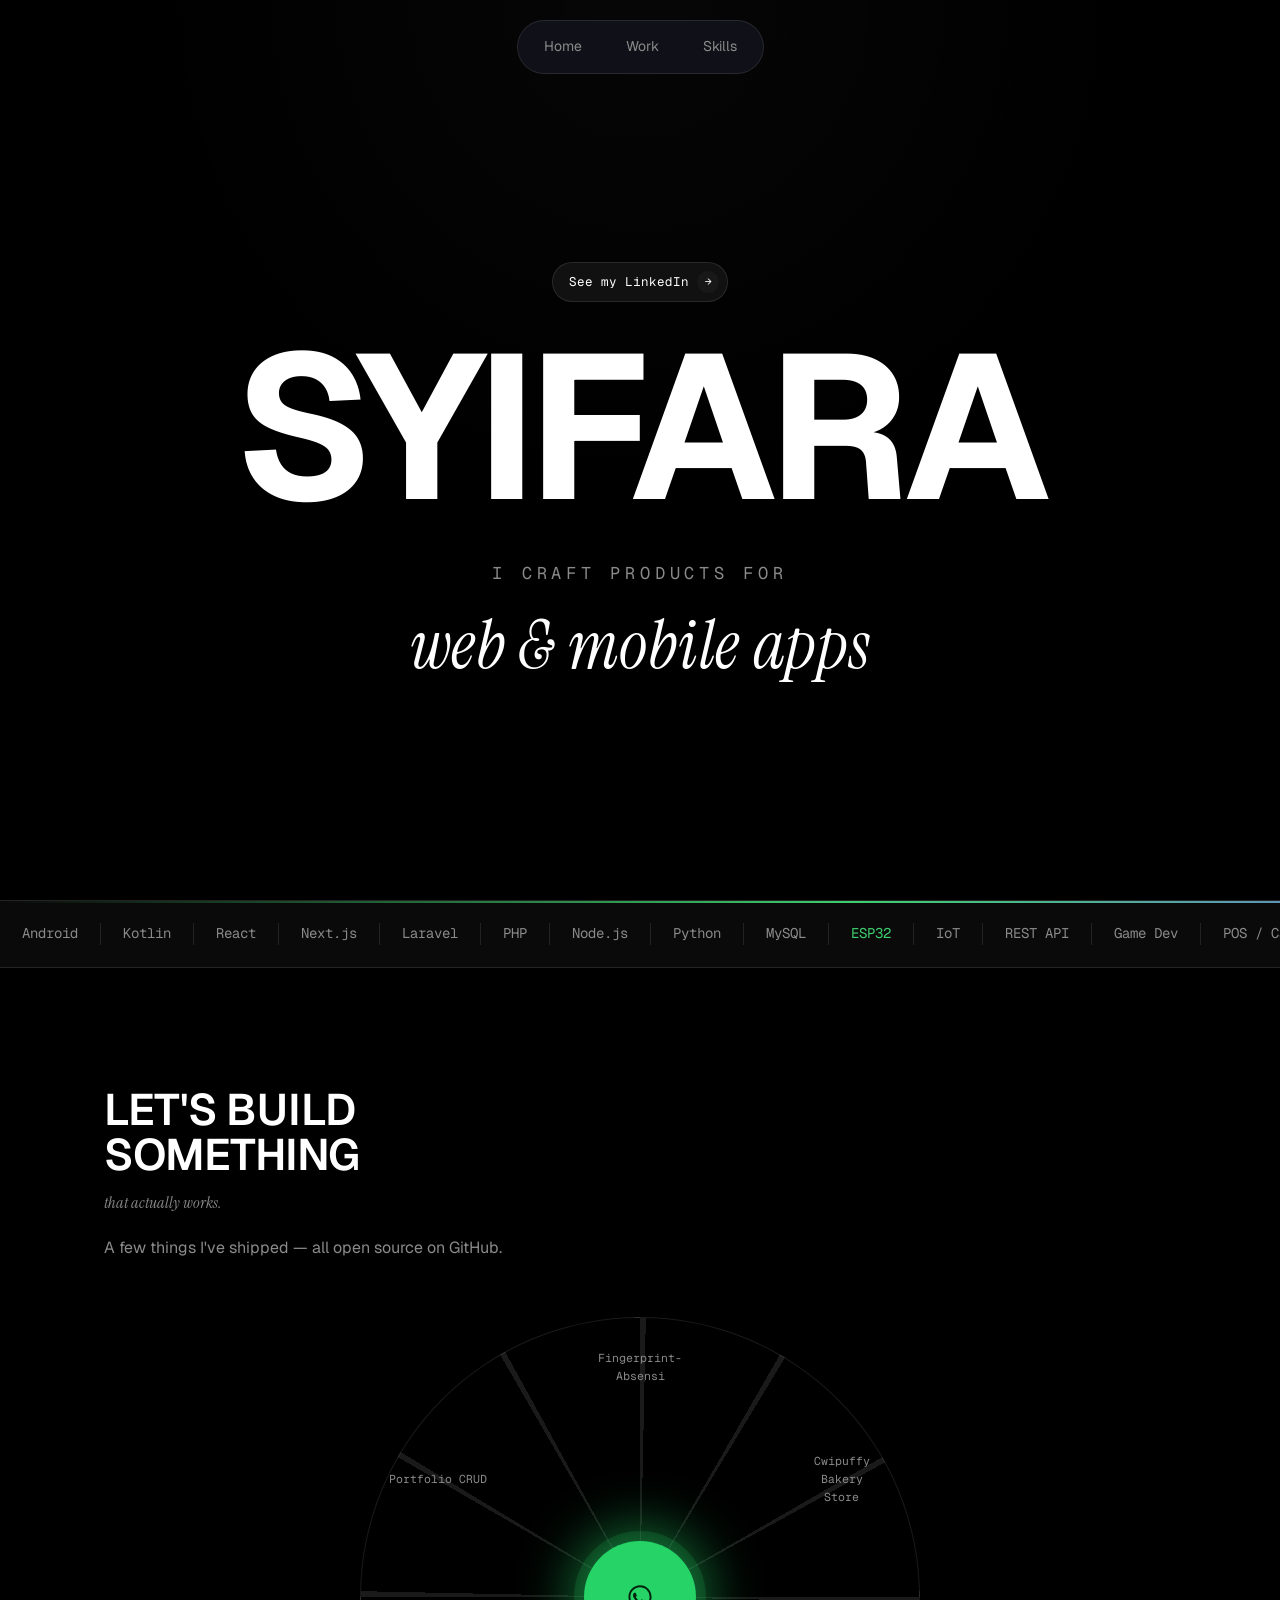
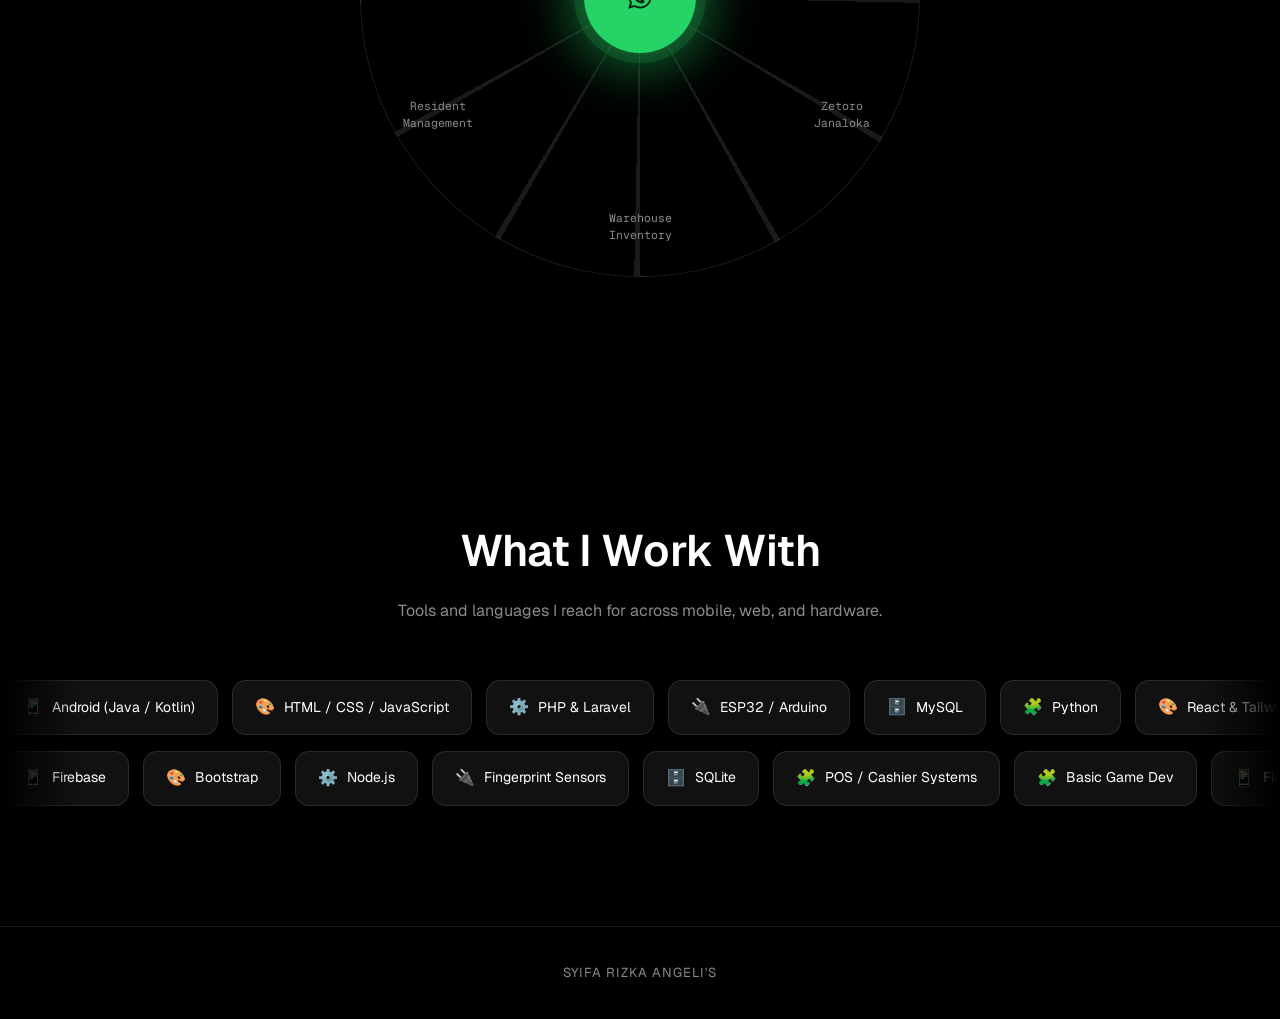
==== commit 7bfd1089: "rme" ====
--- a/index.html
+++ b/index.html
@@ -52,7 +52,6 @@
 <section id="projects">
   <div class="wrap">
     <div class="sec-head">
-      <span class="sec-eyebrow">01 — WORK</span>
       <h2 class="hero-heading">Let's Build<br>Something</h2>
       <p class="script-line">that actually works.</p>
       <p>A few things I've shipped — all open source on GitHub.</p>
@@ -61,7 +60,7 @@
     <div class="proj-clock">
       <div class="clock-face"></div>
 
-      <a href="https://wa.me/6281234567890" target="_blank" rel="noopener" class="clock-center" aria-label="Chat on WhatsApp">
+      <a href="https://wa.me/6281233484710" target="_blank" rel="noopener" class="clock-center" aria-label="Chat on WhatsApp">
         <svg viewBox="0 0 24 24" width="28" height="28" fill="currentColor"><path d="M12.04 2C6.58 2 2.13 6.45 2.13 11.91c0 1.75.46 3.45 1.32 4.95L2 22l5.29-1.39c1.44.79 3.06 1.2 4.71 1.2h.01c5.46 0 9.91-4.45 9.91-9.91 0-2.65-1.03-5.14-2.9-7.01A9.82 9.82 0 0 0 12.04 2m0 1.67c2.2 0 4.27.86 5.82 2.42a8.2 8.2 0 0 1 2.41 5.82c0 4.55-3.7 8.25-8.25 8.25a8.2 8.2 0 0 1-4.19-1.15l-.3-.18-3.14.82.84-3.06-.2-.32a8.18 8.18 0 0 1-1.26-4.36c0-4.55 3.71-8.24 8.27-8.24m-4.54 4.7c-.16 0-.42.06-.64.3s-.85.83-.85 2.02.87 2.35 1 2.51 1.7 2.72 4.19 3.7c2.07.83 2.49.66 2.94.62.45-.04 1.45-.59 1.65-1.16s.2-1.06.14-1.16-.23-.16-.48-.28-1.46-.72-1.69-.8-.39-.12-.56.12-.64.8-.79.97-.29.18-.54.06a6.8 6.8 0 0 1-2-1.23 7.5 7.5 0 0 1-1.38-1.72c-.14-.25 0-.38.11-.5.11-.12.25-.29.37-.44.1-.13.15-.24.22-.4a.44.44 0 0 0-.02-.42c-.06-.12-.55-1.36-.76-1.86s-.4-.42-.56-.43z"/></svg>
       </a>
 
@@ -79,7 +78,6 @@
 <section id="skills">
   <div class="wrap">
     <div class="sec-head sec-head-center">
-      <span class="sec-eyebrow">02 — STACK</span>
       <h2>What I Work With</h2>
       <p>Tools and languages I reach for across mobile, web, and hardware.</p>
     </div>
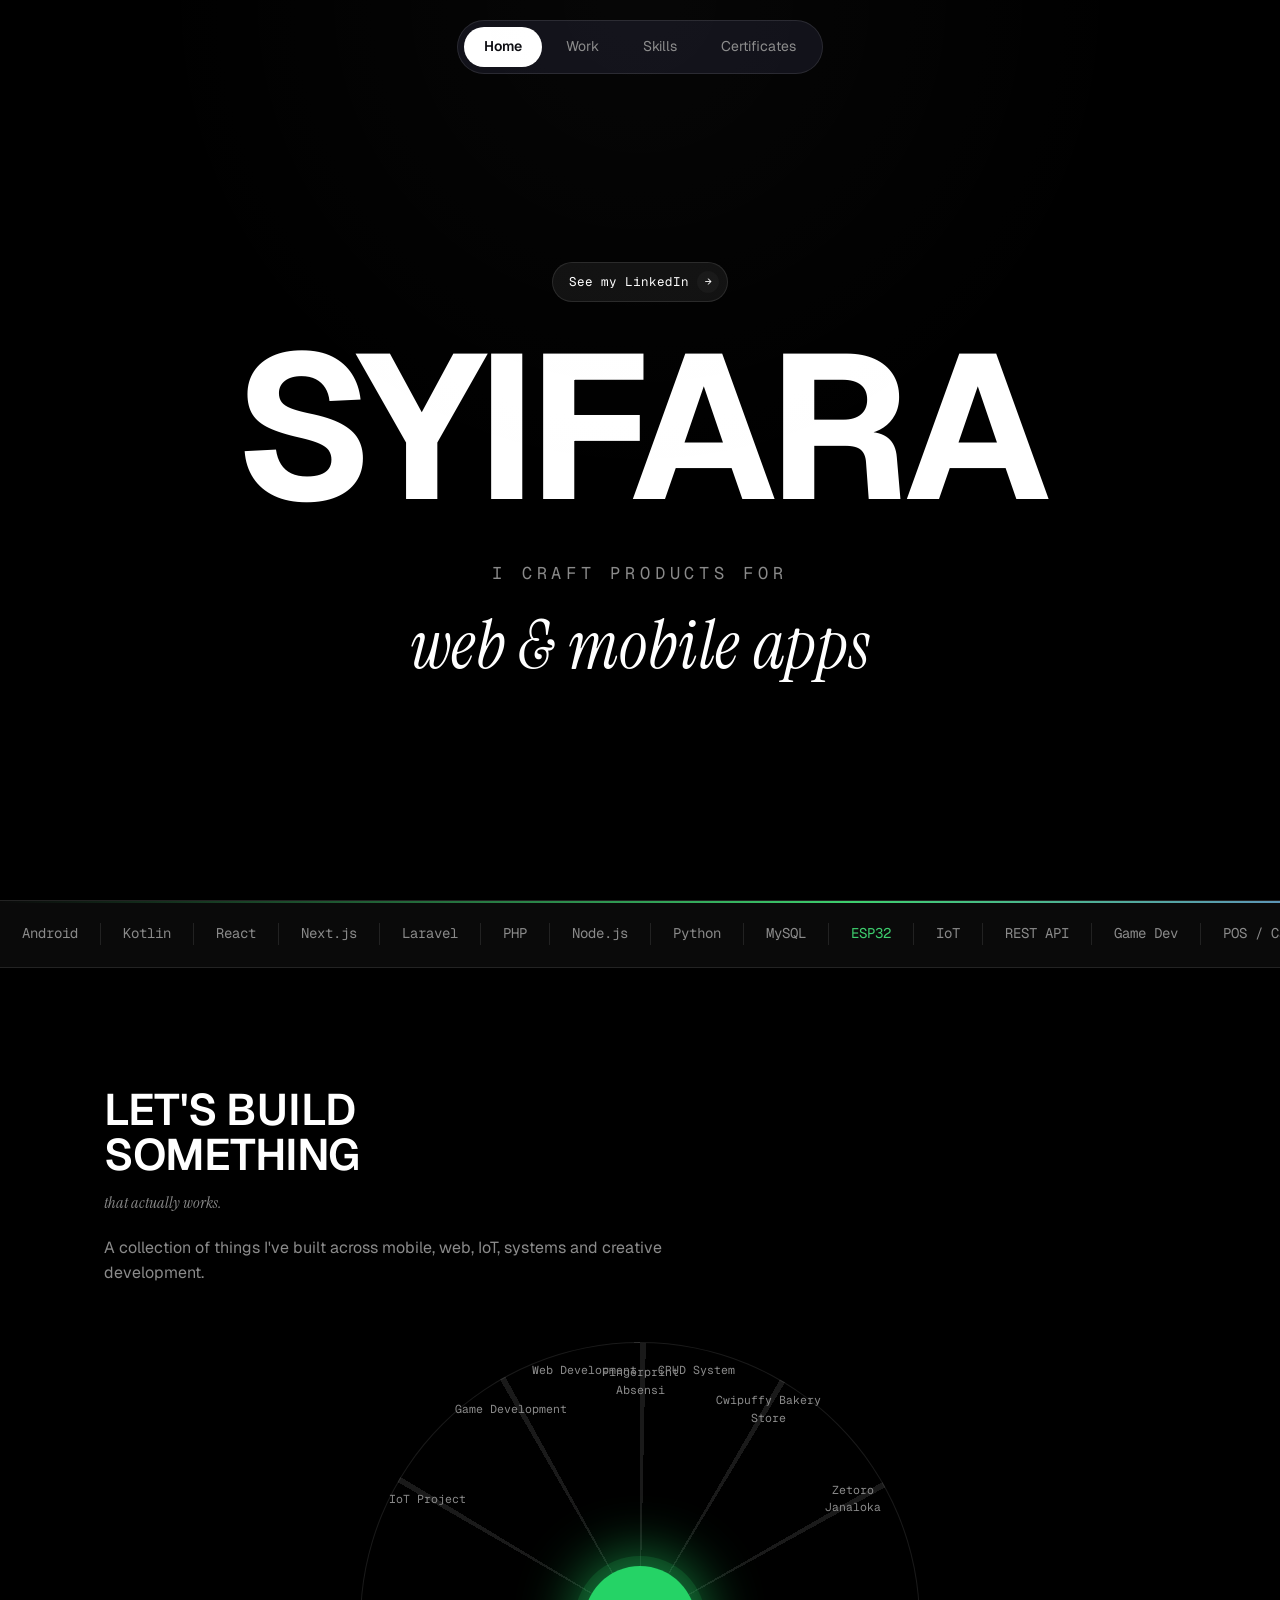
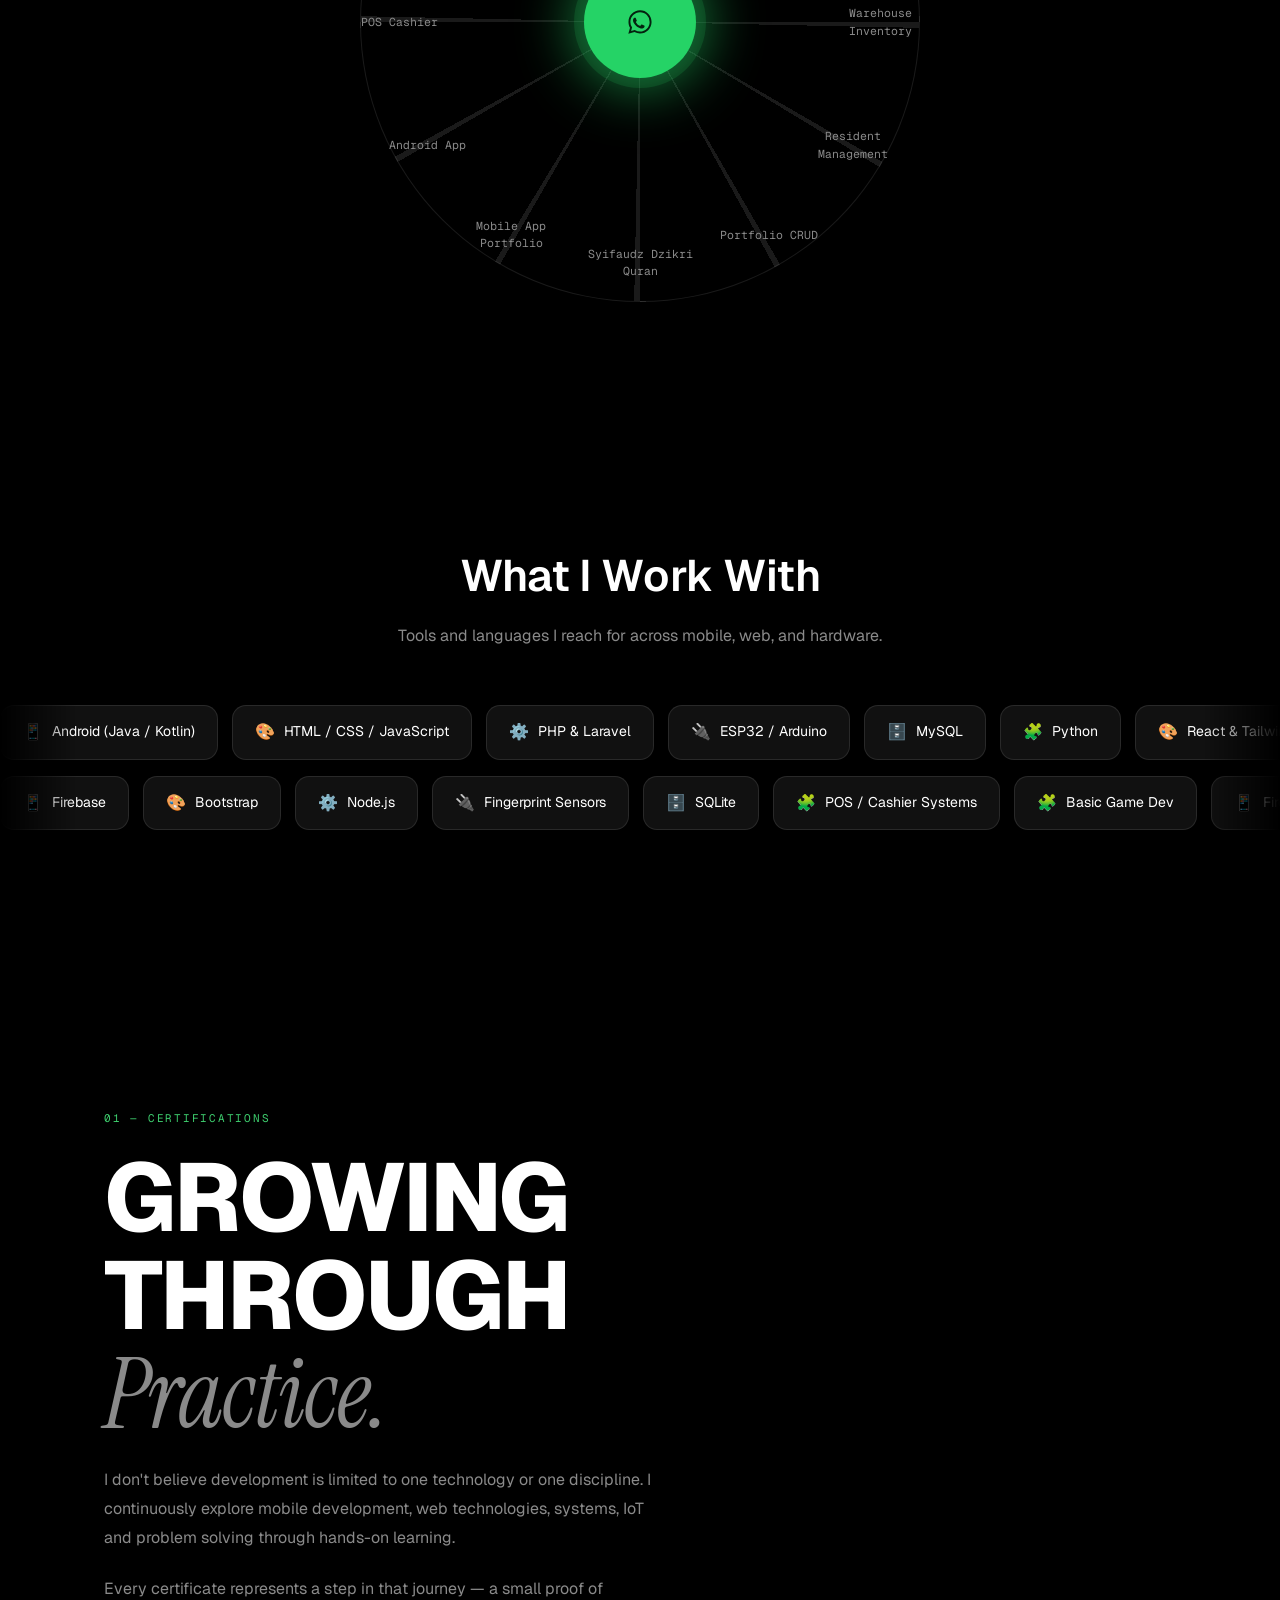
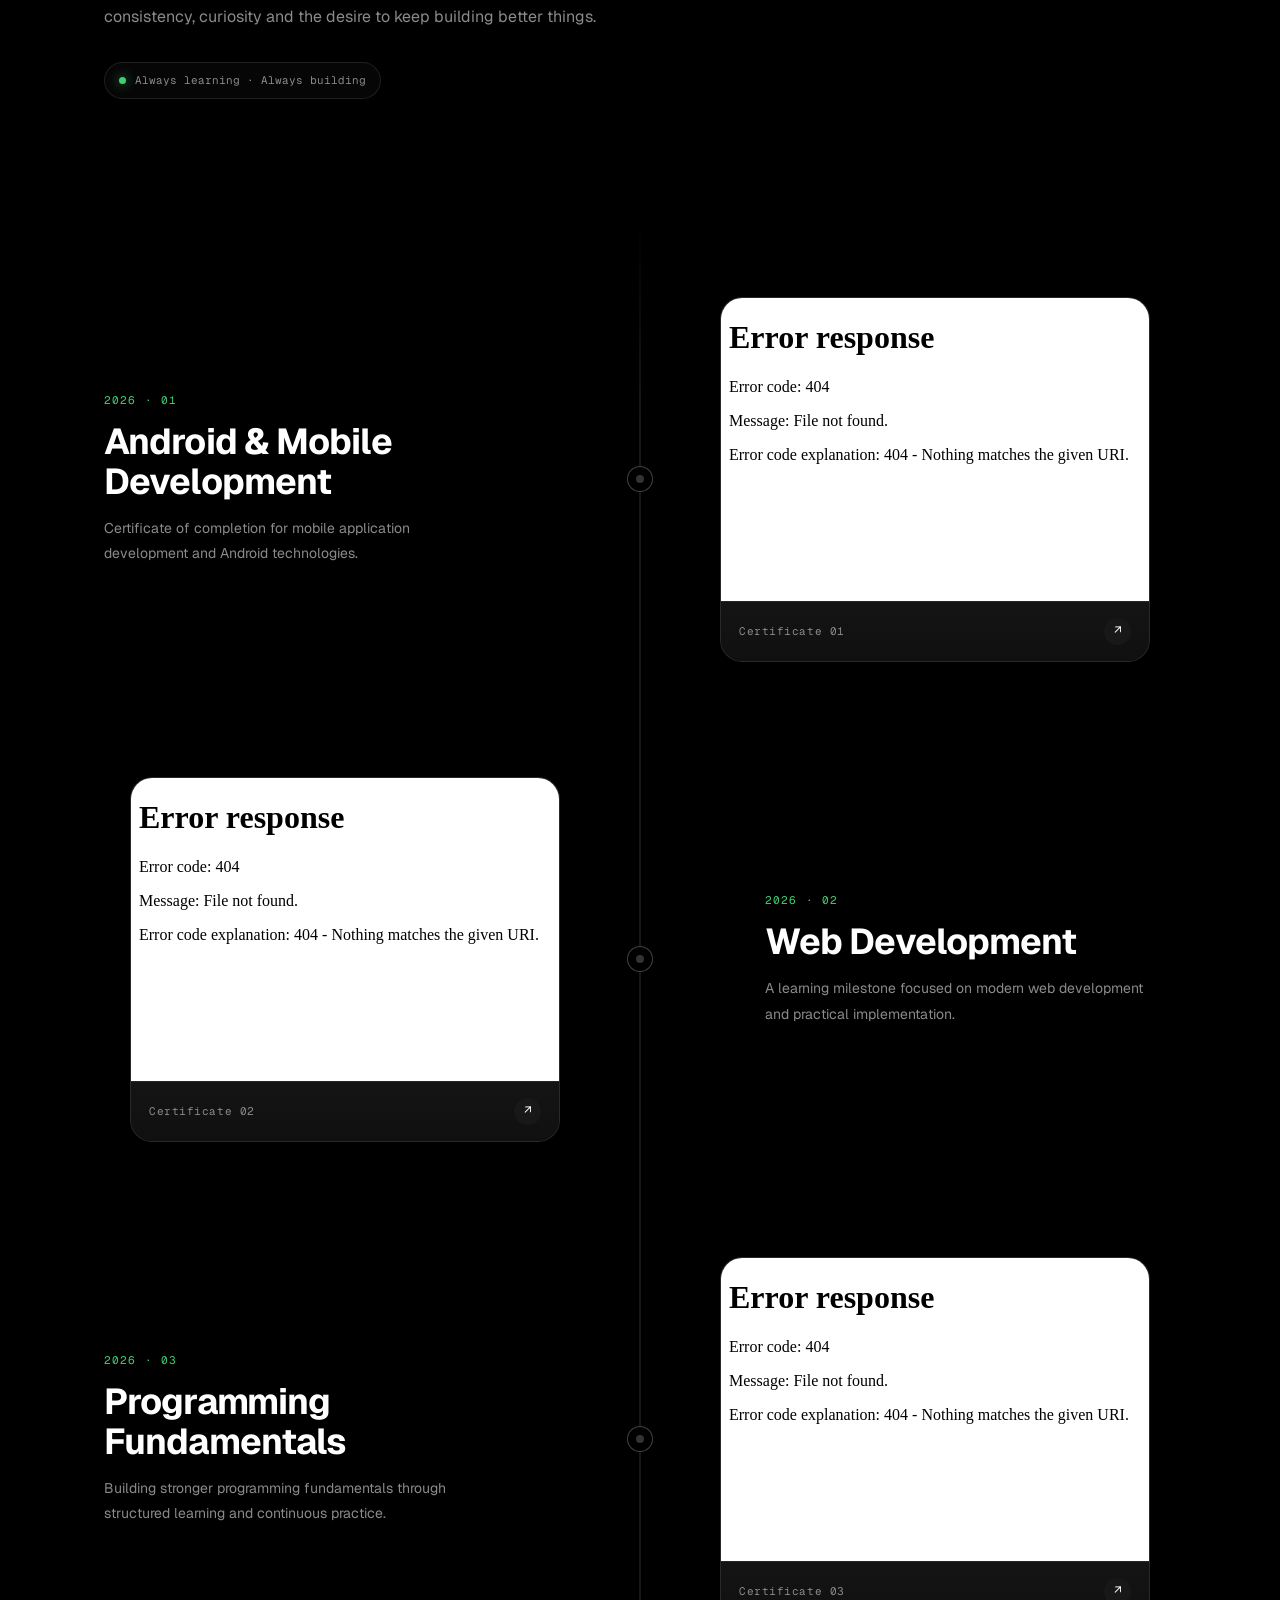
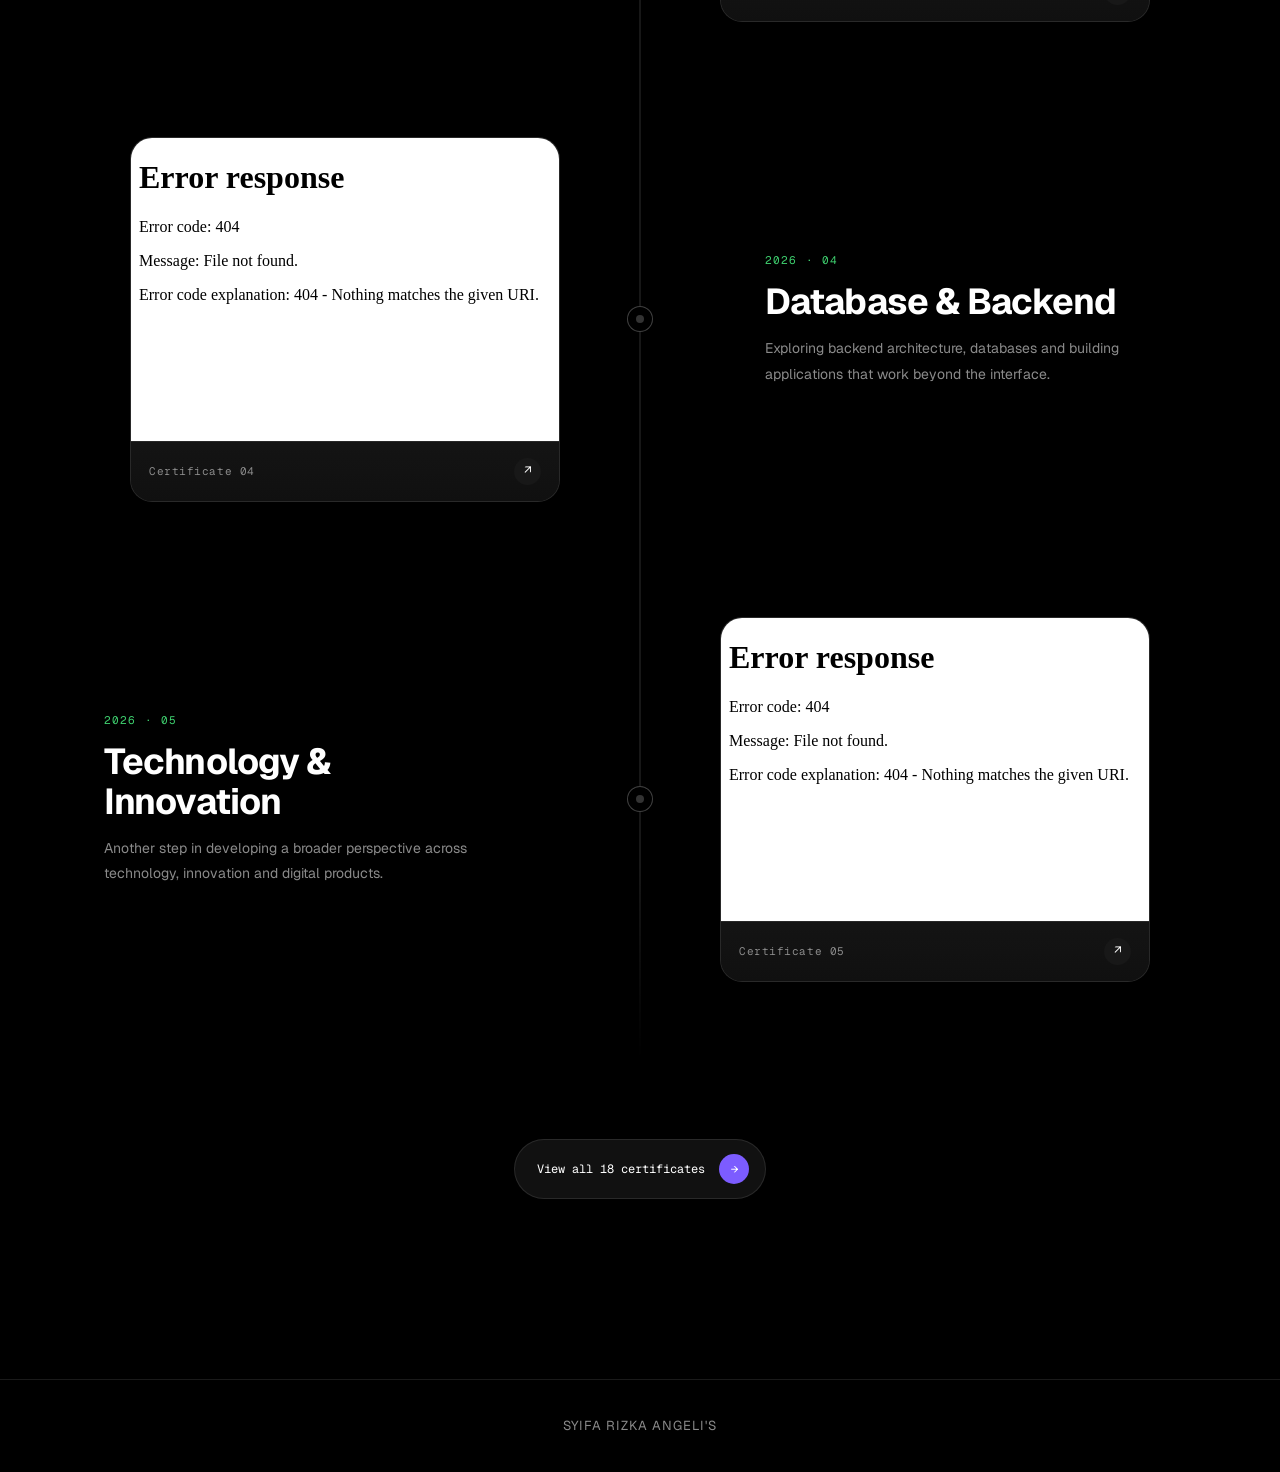
==== commit 73da3a34: "rusak" ====
--- a/index.html
+++ b/index.html
@@ -3,139 +3,1026 @@
 <head>
 <meta charset="UTF-8">
 <meta name="viewport" content="width=device-width, initial-scale=1, maximum-scale=5">
+
 <title>Syifara — Mobile App Developer</title>
-<meta name="description" content="Syifara — Mobile App Developer building Android, IoT & full-stack products.">
+
+<meta name="description"
+content="Syifara — Mobile App Developer building Android, IoT, web and full-stack products.">
+
 <link rel="preconnect" href="https://fonts.googleapis.com">
 <link rel="preconnect" href="https://fonts.gstatic.com" crossorigin>
-<link href="https://fonts.googleapis.com/css2?family=Geist:wght@400;500;600;700&family=Geist+Mono:wght@400;500&family=Instrument+Serif:ital@1&display=swap" rel="stylesheet">
+
+<link href="https://fonts.googleapis.com/css2?family=Geist:wght@400;500;600;700&family=Geist+Mono:wght@400;500&family=Instrument+Serif:ital@1&display=swap"
+rel="stylesheet">
+
 <link rel="stylesheet" href="style.css">
 </head>
+
 <body>
 
 <div class="grain"></div>
+
+<!-- ================= NAVIGATION ================= -->
 
 <header>
   <nav class="wrap">
     <div class="nav-pill">
-      <a href="#">Home</a>
-      <a href="#projects">Work</a>
-      <a href="#skills">Skills</a>
+
+      <a href="#" class="active">Home</a>
+
+      <a href="#projects">
+        Work
+      </a>
+
+      <a href="#skills">
+        Skills
+      </a>
+
+      <a href="#certificates">
+        Certificates
+      </a>
+
     </div>
   </nav>
 </header>
 
-<!-- HERO -->
+
+<!-- ================= HERO ================= -->
+
 <section class="hero">
-  <a href="https://www.linkedin.com/in/syifa-rizka-angeli-099004416" target="_blank" rel="noopener" class="hero-badge">
+
+  <a
+    href="https://www.linkedin.com/in/syifa-rizka-angeli-099004416"
+    target="_blank"
+    rel="noopener"
+    class="hero-badge"
+  >
+
     <span>See my LinkedIn</span>
-    <span class="chevron">→</span>
+
+    <span class="chevron">
+      →
+    </span>
+
   </a>
-  <h1>Syifara</h1>
-  <div class="lead">I craft products for</div>
-  <div class="script">web &amp; mobile apps</div>
+
+
+  <h1>
+    Syifara
+  </h1>
+
+
+  <div class="lead">
+    I craft products for
+  </div>
+
+
+  <div class="script">
+    web &amp; mobile apps
+  </div>
+
 </section>
 
+
+
+<!-- ================= MARQUEE ================= -->
+
 <div class="marquee-wrap">
+
   <div class="marquee">
-    <span>Android</span><span>Kotlin</span><span>React</span><span>Next.js</span>
-    <span>Laravel</span><span>PHP</span><span>Node.js</span><span>Python</span>
-    <span>MySQL</span><span class="accent">ESP32</span><span>IoT</span><span>REST API</span>
-    <span>Game Dev</span><span>POS / Cashier Systems</span><span>Tailwind CSS</span>
-    <span>Android</span><span>Kotlin</span><span>React</span><span>Next.js</span>
-    <span>Laravel</span><span>PHP</span><span>Node.js</span><span>Python</span>
-    <span>MySQL</span><span class="accent">ESP32</span><span>IoT</span><span>REST API</span>
-    <span>Game Dev</span><span>POS / Cashier Systems</span><span>Tailwind CSS</span>
+
+    <span>Android</span>
+    <span>Kotlin</span>
+    <span>React</span>
+    <span>Next.js</span>
+    <span>Laravel</span>
+    <span>PHP</span>
+    <span>Node.js</span>
+    <span>Python</span>
+    <span>MySQL</span>
+
+    <span class="accent">
+      ESP32
+    </span>
+
+    <span>IoT</span>
+    <span>REST API</span>
+    <span>Game Dev</span>
+    <span>POS / Cashier Systems</span>
+    <span>Tailwind CSS</span>
+
+
+    <span>Android</span>
+    <span>Kotlin</span>
+    <span>React</span>
+    <span>Next.js</span>
+    <span>Laravel</span>
+    <span>PHP</span>
+    <span>Node.js</span>
+    <span>Python</span>
+    <span>MySQL</span>
+
+    <span class="accent">
+      ESP32
+    </span>
+
+    <span>IoT</span>
+    <span>REST API</span>
+    <span>Game Dev</span>
+    <span>POS / Cashier Systems</span>
+    <span>Tailwind CSS</span>
+
   </div>
+
 </div>
 
-<!-- PROJECTS — clock face, WhatsApp glowing at the center -->
+
+
+<!-- ================= PROJECTS ================= -->
+
 <section id="projects">
+
   <div class="wrap">
+
     <div class="sec-head">
-      <h2 class="hero-heading">Let's Build<br>Something</h2>
-      <p class="script-line">that actually works.</p>
-      <p>A few things I've shipped — all open source on GitHub.</p>
+
+      <h2 class="hero-heading">
+        Let's Build<br>
+        Something
+      </h2>
+
+      <p class="script-line">
+        that actually works.
+      </p>
+
+      <p>
+        A collection of things I've built across mobile,
+        web, IoT, systems and creative development.
+      </p>
+
     </div>
 
+
+    <!-- PROJECT ORBIT -->
+
     <div class="proj-clock">
+
       <div class="clock-face"></div>
 
-      <a href="https://wa.me/6281233484710" target="_blank" rel="noopener" class="clock-center" aria-label="Chat on WhatsApp">
-        <svg viewBox="0 0 24 24" width="28" height="28" fill="currentColor"><path d="M12.04 2C6.58 2 2.13 6.45 2.13 11.91c0 1.75.46 3.45 1.32 4.95L2 22l5.29-1.39c1.44.79 3.06 1.2 4.71 1.2h.01c5.46 0 9.91-4.45 9.91-9.91 0-2.65-1.03-5.14-2.9-7.01A9.82 9.82 0 0 0 12.04 2m0 1.67c2.2 0 4.27.86 5.82 2.42a8.2 8.2 0 0 1 2.41 5.82c0 4.55-3.7 8.25-8.25 8.25a8.2 8.2 0 0 1-4.19-1.15l-.3-.18-3.14.82.84-3.06-.2-.32a8.18 8.18 0 0 1-1.26-4.36c0-4.55 3.71-8.24 8.27-8.24m-4.54 4.7c-.16 0-.42.06-.64.3s-.85.83-.85 2.02.87 2.35 1 2.51 1.7 2.72 4.19 3.7c2.07.83 2.49.66 2.94.62.45-.04 1.45-.59 1.65-1.16s.2-1.06.14-1.16-.23-.16-.48-.28-1.46-.72-1.69-.8-.39-.12-.56.12-.64.8-.79.97-.29.18-.54.06a6.8 6.8 0 0 1-2-1.23 7.5 7.5 0 0 1-1.38-1.72c-.14-.25 0-.38.11-.5.11-.12.25-.29.37-.44.1-.13.15-.24.22-.4a.44.44 0 0 0-.02-.42c-.06-.12-.55-1.36-.76-1.86s-.4-.42-.56-.43z"/></svg>
-      </a>
-
-      <a href="https://github.com/syifarizkaangeli/Fingerprint-Absensi" target="_blank" rel="noopener" class="clock-mark mark-1">Fingerprint-Absensi</a>
-      <a href="https://github.com/syifarizkaangeli/Cwipuffy-Bakery-Store" target="_blank" rel="noopener" class="clock-mark mark-2">Cwipuffy Bakery Store</a>
-      <a href="https://github.com/syifarizkaangeli/Zetoro-Janaloka-Technology-team" target="_blank" rel="noopener" class="clock-mark mark-3">Zetoro Janaloka</a>
-      <a href="https://github.com/syifarizkaangeli/Warehouse-Inventory" target="_blank" rel="noopener" class="clock-mark mark-4">Warehouse Inventory</a>
-      <a href="https://github.com/syifarizkaangeli/Vulnerable-Resident-Management" target="_blank" rel="noopener" class="clock-mark mark-5">Resident Management</a>
-      <a href="https://github.com/syifarizkaangeli/Portfolio-Basic-CRUD" target="_blank" rel="noopener" class="clock-mark mark-6">Portfolio CRUD</a>
+
+      <!-- WHATSAPP -->
+
+      <a
+        href="https://wa.me/6281233484710"
+        target="_blank"
+        rel="noopener"
+        class="clock-center"
+        aria-label="Chat on WhatsApp"
+      >
+
+        <svg
+          viewBox="0 0 24 24"
+          width="28"
+          height="28"
+          fill="currentColor"
+        >
+
+          <path d="M12.04 2C6.58 2 2.13 6.45 2.13 11.91c0 1.75.46 3.45 1.32 4.95L2 22l5.29-1.39c1.44.79 3.06 1.2 4.71 1.2h.01c5.46 0 9.91-4.45 9.91-9.91 0-2.65-1.03-5.14-2.9-7.01A9.82 9.82 0 0 0 12.04 2m0 1.67c2.2 0 4.27.86 5.82 2.42a8.2 8.2 0 0 1 2.41 5.82c0 4.55-3.7 8.25-8.25 8.25a8.2 8.2 0 0 1-4.19-1.15l-.3-.18-3.14.82.84-3.06-.2-.32a8.18 8.18 0 0 1-1.26-4.36c0-4.55 3.71-8.24 8.27-8.24m-4.54 4.7c-.16 0-.42.06-.64.3s-.85.83-.85 2.02.87 2.35 1 2.51 1.7 2.72 4.19 3.7c2.07.83 2.49.66 2.94.62.45-.04 1.45-.59 1.65-1.16s.2-1.06.14-1.16-.23-.16-.48-.28-1.46-.72-1.69-.8-.39-.12-.56.12-.64.8-.79.97-.29.18-.54.06a6.8 6.8 0 0 1-2-1.23 7.5 7.5 0 0 1-1.38-1.72c-.14-.25 0-.38.11-.5.11-.12.25-.29.37-.44.1-.13.15-.24.22-.4a.44.44 0 0 0-.02-.42c-.06-.12-.55-1.36-.76-1.86s-.4-.42-.56-.43z"/>
+
+        </svg>
+
+      </a>
+
+
+      <!-- 14 PROJECTS -->
+
+      <a
+        href="https://github.com/syifarizkaangeli/Fingerprint-Absensi"
+        target="_blank"
+        rel="noopener"
+        class="clock-mark mark-1"
+      >
+        Fingerprint Absensi
+      </a>
+
+
+      <a
+        href="https://github.com/syifarizkaangeli/Cwipuffy-Bakery-Store"
+        target="_blank"
+        rel="noopener"
+        class="clock-mark mark-2"
+      >
+        Cwipuffy Bakery Store
+      </a>
+
+
+      <a
+        href="https://github.com/syifarizkaangeli/Zetoro-Janaloka-Technology-team"
+        target="_blank"
+        rel="noopener"
+        class="clock-mark mark-3"
+      >
+        Zetoro Janaloka
+      </a>
+
+
+      <a
+        href="https://github.com/syifarizkaangeli/Warehouse-Inventory"
+        target="_blank"
+        rel="noopener"
+        class="clock-mark mark-4"
+      >
+        Warehouse Inventory
+      </a>
+
+
+      <a
+        href="https://github.com/syifarizkaangeli/Vulnerable-Resident-Management"
+        target="_blank"
+        rel="noopener"
+        class="clock-mark mark-5"
+      >
+        Resident Management
+      </a>
+
+
+      <a
+        href="https://github.com/syifarizkaangeli/Portfolio-Basic-CRUD"
+        target="_blank"
+        rel="noopener"
+        class="clock-mark mark-6"
+      >
+        Portfolio CRUD
+      </a>
+
+
+      <a
+        href="https://github.com/syifarizkaangeli/Syifaudz-Dzikri-Quran"
+        target="_blank"
+        rel="noopener"
+        class="clock-mark mark-7"
+      >
+        Syifaudz Dzikri Quran
+      </a>
+
+
+      <a
+        href="https://github.com/syifarizkaangeli/Mobile-App-Dev-Portfolio"
+        target="_blank"
+        rel="noopener"
+        class="clock-mark mark-8"
+      >
+        Mobile App Portfolio
+      </a>
+
+
+      <a
+        href="https://github.com/syifarizkaangeli/Android-App"
+        target="_blank"
+        rel="noopener"
+        class="clock-mark mark-9"
+      >
+        Android App
+      </a>
+
+
+      <a
+        href="https://github.com/syifarizkaangeli/POS-Cashier"
+        target="_blank"
+        rel="noopener"
+        class="clock-mark mark-10"
+      >
+        POS Cashier
+      </a>
+
+
+      <a
+        href="https://github.com/syifarizkaangeli/IoT-Project"
+        target="_blank"
+        rel="noopener"
+        class="clock-mark mark-11"
+      >
+        IoT Project
+      </a>
+
+
+      <a
+        href="https://github.com/syifarizkaangeli/Game-Development"
+        target="_blank"
+        rel="noopener"
+        class="clock-mark mark-12"
+      >
+        Game Development
+      </a>
+
+
+      <a
+        href="https://github.com/syifarizkaangeli/Web-Development"
+        target="_blank"
+        rel="noopener"
+        class="clock-mark mark-13"
+      >
+        Web Development
+      </a>
+
+
+      <a
+        href="https://github.com/syifarizkaangeli/CRUD-System"
+        target="_blank"
+        rel="noopener"
+        class="clock-mark mark-14"
+      >
+        CRUD System
+      </a>
+
     </div>
+
   </div>
+
 </section>
 
-<!-- SKILLS — two rows of rounded tiles, flowing in opposite directions -->
+
+
+<!-- ================= SKILLS ================= -->
+
 <section id="skills">
+
   <div class="wrap">
+
     <div class="sec-head sec-head-center">
-      <h2>What I Work With</h2>
-      <p>Tools and languages I reach for across mobile, web, and hardware.</p>
+
+      <h2>
+        What I Work With
+      </h2>
+
+      <p>
+        Tools and languages I reach for across mobile,
+        web, and hardware.
+      </p>
+
     </div>
+
   </div>
 
+
   <div class="skills-flow">
+
+    <!-- ROW 1 -->
+
     <div class="flow-row">
+
       <div class="flow-track">
-        <span class="flow-chip"><i>📱</i>Android (Java / Kotlin)</span>
-        <span class="flow-chip"><i>🎨</i>HTML / CSS / JavaScript</span>
-        <span class="flow-chip"><i>⚙️</i>PHP &amp; Laravel</span>
-        <span class="flow-chip"><i>🔌</i>ESP32 / Arduino</span>
-        <span class="flow-chip"><i>🗄️</i>MySQL</span>
-        <span class="flow-chip"><i>🧩</i>Python</span>
-        <span class="flow-chip"><i>🎨</i>React &amp; Tailwind CSS</span>
-        <span class="flow-chip"><i>⚙️</i>REST API</span>
-        <span class="flow-chip"><i>📱</i>Android (Java / Kotlin)</span>
-        <span class="flow-chip"><i>🎨</i>HTML / CSS / JavaScript</span>
-        <span class="flow-chip"><i>⚙️</i>PHP &amp; Laravel</span>
-        <span class="flow-chip"><i>🔌</i>ESP32 / Arduino</span>
-        <span class="flow-chip"><i>🗄️</i>MySQL</span>
-        <span class="flow-chip"><i>🧩</i>Python</span>
-        <span class="flow-chip"><i>🎨</i>React &amp; Tailwind CSS</span>
-        <span class="flow-chip"><i>⚙️</i>REST API</span>
+
+        <span class="flow-chip">
+          <i>📱</i>
+          Android (Java / Kotlin)
+        </span>
+
+        <span class="flow-chip">
+          <i>🎨</i>
+          HTML / CSS / JavaScript
+        </span>
+
+        <span class="flow-chip">
+          <i>⚙️</i>
+          PHP &amp; Laravel
+        </span>
+
+        <span class="flow-chip">
+          <i>🔌</i>
+          ESP32 / Arduino
+        </span>
+
+        <span class="flow-chip">
+          <i>🗄️</i>
+          MySQL
+        </span>
+
+        <span class="flow-chip">
+          <i>🧩</i>
+          Python
+        </span>
+
+        <span class="flow-chip">
+          <i>🎨</i>
+          React &amp; Tailwind CSS
+        </span>
+
+        <span class="flow-chip">
+          <i>⚙️</i>
+          REST API
+        </span>
+
+
+        <span class="flow-chip">
+          <i>📱</i>
+          Android (Java / Kotlin)
+        </span>
+
+        <span class="flow-chip">
+          <i>🎨</i>
+          HTML / CSS / JavaScript
+        </span>
+
+        <span class="flow-chip">
+          <i>⚙️</i>
+          PHP &amp; Laravel
+        </span>
+
+        <span class="flow-chip">
+          <i>🔌</i>
+          ESP32 / Arduino
+        </span>
+
+        <span class="flow-chip">
+          <i>🗄️</i>
+          MySQL
+        </span>
+
+        <span class="flow-chip">
+          <i>🧩</i>
+          Python
+        </span>
+
+        <span class="flow-chip">
+          <i>🎨</i>
+          React &amp; Tailwind CSS
+        </span>
+
+        <span class="flow-chip">
+          <i>⚙️</i>
+          REST API
+        </span>
+
       </div>
+
     </div>
+
+
+    <!-- ROW 2 -->
+
     <div class="flow-row">
+
       <div class="flow-track reverse">
-        <span class="flow-chip"><i>📱</i>Firebase</span>
-        <span class="flow-chip"><i>🎨</i>Bootstrap</span>
-        <span class="flow-chip"><i>⚙️</i>Node.js</span>
-        <span class="flow-chip"><i>🔌</i>Fingerprint Sensors</span>
-        <span class="flow-chip"><i>🗄️</i>SQLite</span>
-        <span class="flow-chip"><i>🧩</i>POS / Cashier Systems</span>
-        <span class="flow-chip"><i>🧩</i>Basic Game Dev</span>
-        <span class="flow-chip"><i>📱</i>Firebase</span>
-        <span class="flow-chip"><i>🎨</i>Bootstrap</span>
-        <span class="flow-chip"><i>⚙️</i>Node.js</span>
-        <span class="flow-chip"><i>🔌</i>Fingerprint Sensors</span>
-        <span class="flow-chip"><i>🗄️</i>SQLite</span>
-        <span class="flow-chip"><i>🧩</i>POS / Cashier Systems</span>
-        <span class="flow-chip"><i>🧩</i>Basic Game Dev</span>
+
+        <span class="flow-chip">
+          <i>📱</i>
+          Firebase
+        </span>
+
+        <span class="flow-chip">
+          <i>🎨</i>
+          Bootstrap
+        </span>
+
+        <span class="flow-chip">
+          <i>⚙️</i>
+          Node.js
+        </span>
+
+        <span class="flow-chip">
+          <i>🔌</i>
+          Fingerprint Sensors
+        </span>
+
+        <span class="flow-chip">
+          <i>🗄️</i>
+          SQLite
+        </span>
+
+        <span class="flow-chip">
+          <i>🧩</i>
+          POS / Cashier Systems
+        </span>
+
+        <span class="flow-chip">
+          <i>🧩</i>
+          Basic Game Dev
+        </span>
+
+
+        <span class="flow-chip">
+          <i>📱</i>
+          Firebase
+        </span>
+
+        <span class="flow-chip">
+          <i>🎨</i>
+          Bootstrap
+        </span>
+
+        <span class="flow-chip">
+          <i>⚙️</i>
+          Node.js
+        </span>
+
+        <span class="flow-chip">
+          <i>🔌</i>
+          Fingerprint Sensors
+        </span>
+
+        <span class="flow-chip">
+          <i>🗄️</i>
+          SQLite
+        </span>
+
+        <span class="flow-chip">
+          <i>🧩</i>
+          POS / Cashier Systems
+        </span>
+
+        <span class="flow-chip">
+          <i>🧩</i>
+          Basic Game Dev
+        </span>
+
       </div>
+
     </div>
+
   </div>
+
 </section>
 
+
+
+<!-- ========================================================= -->
+<!-- ================= CERTIFICATES ========================== -->
+<!-- ========================================================= -->
+
+<section id="certificates" class="certificates-section">
+
+  <div class="wrap">
+
+    <div class="cert-intro">
+
+      <div class="cert-intro-label">
+        01 — CERTIFICATIONS
+      </div>
+
+
+      <h2 class="hero-heading">
+        Growing<br>
+        Through
+        <span>Practice.</span>
+      </h2>
+
+
+      <p class="cert-intro-text">
+
+        I don't believe development is limited to one technology
+        or one discipline. I continuously explore mobile
+        development, web technologies, systems, IoT and
+        problem solving through hands-on learning.
+
+      </p>
+
+
+      <p class="cert-intro-text">
+
+        Every certificate represents a step in that journey —
+        a small proof of consistency, curiosity and the desire
+        to keep building better things.
+
+      </p>
+
+
+      <div class="cert-status">
+
+        <span class="status-dot"></span>
+
+        <span>
+          Always learning · Always building
+        </span>
+
+      </div>
+
+    </div>
+
+
+
+    <!-- CERTIFICATE TRAIN -->
+
+    <div class="cert-timeline">
+
+
+      <!-- CARD 1 -->
+
+      <article class="cert-item">
+
+        <div class="cert-node">
+
+          <span></span>
+
+        </div>
+
+
+        <div class="cert-content">
+
+          <div class="cert-meta">
+            2026 · 01
+          </div>
+
+
+          <h3>
+            Android &amp; Mobile Development
+          </h3>
+
+
+          <p class="cert-description">
+            Certificate of completion for mobile application
+            development and Android technologies.
+          </p>
+
+        </div>
+
+
+        <div
+          class="cert-card"
+          data-pdf="certified/certificate-01.pdf"
+        >
+
+          <div class="cert-preview">
+
+            <iframe
+              src="certified/certificate-01.pdf#toolbar=0&navpanes=0&scrollbar=0"
+              title="Certificate Preview"
+              loading="lazy"
+            ></iframe>
+
+            <div class="cert-overlay">
+
+              <span>
+                VIEW CERTIFICATE
+              </span>
+
+            </div>
+
+          </div>
+
+
+          <div class="cert-card-bottom">
+
+            <span>
+              Certificate 01
+            </span>
+
+            <span>
+              ↗
+            </span>
+
+          </div>
+
+        </div>
+
+      </article>
+
+
+
+      <!-- CARD 2 -->
+
+      <article class="cert-item">
+
+        <div class="cert-node">
+          <span></span>
+        </div>
+
+
+        <div class="cert-content">
+
+          <div class="cert-meta">
+            2026 · 02
+          </div>
+
+
+          <h3>
+            Web Development
+          </h3>
+
+
+          <p class="cert-description">
+            A learning milestone focused on modern web
+            development and practical implementation.
+          </p>
+
+        </div>
+
+
+        <div
+          class="cert-card"
+          data-pdf="certified/certificate-02.pdf"
+        >
+
+          <div class="cert-preview">
+
+            <iframe
+              src="certified/certificate-02.pdf#toolbar=0&navpanes=0&scrollbar=0"
+              title="Certificate Preview"
+              loading="lazy"
+            ></iframe>
+
+            <div class="cert-overlay">
+              <span>VIEW CERTIFICATE</span>
+            </div>
+
+          </div>
+
+
+          <div class="cert-card-bottom">
+
+            <span>
+              Certificate 02
+            </span>
+
+            <span>
+              ↗
+            </span>
+
+          </div>
+
+        </div>
+
+      </article>
+
+
+
+      <!-- CARD 3 -->
+
+      <article class="cert-item">
+
+        <div class="cert-node">
+          <span></span>
+        </div>
+
+
+        <div class="cert-content">
+
+          <div class="cert-meta">
+            2026 · 03
+          </div>
+
+
+          <h3>
+            Programming Fundamentals
+          </h3>
+
+
+          <p class="cert-description">
+            Building stronger programming fundamentals through
+            structured learning and continuous practice.
+          </p>
+
+        </div>
+
+
+        <div
+          class="cert-card"
+          data-pdf="certified/certificate-03.pdf"
+        >
+
+          <div class="cert-preview">
+
+            <iframe
+              src="certified/certificate-03.pdf#toolbar=0&navpanes=0&scrollbar=0"
+              title="Certificate Preview"
+              loading="lazy"
+            ></iframe>
+
+            <div class="cert-overlay">
+              <span>VIEW CERTIFICATE</span>
+            </div>
+
+          </div>
+
+
+          <div class="cert-card-bottom">
+
+            <span>
+              Certificate 03
+            </span>
+
+            <span>
+              ↗
+            </span>
+
+          </div>
+
+        </div>
+
+      </article>
+
+
+
+      <!-- CARD 4 -->
+
+      <article class="cert-item">
+
+        <div class="cert-node">
+          <span></span>
+        </div>
+
+
+        <div class="cert-content">
+
+          <div class="cert-meta">
+            2026 · 04
+          </div>
+
+
+          <h3>
+            Database &amp; Backend
+          </h3>
+
+
+          <p class="cert-description">
+            Exploring backend architecture, databases and
+            building applications that work beyond the interface.
+          </p>
+
+        </div>
+
+
+        <div
+          class="cert-card"
+          data-pdf="certified/certificate-04.pdf"
+        >
+
+          <div class="cert-preview">
+
+            <iframe
+              src="certified/certificate-04.pdf#toolbar=0&navpanes=0&scrollbar=0"
+              title="Certificate Preview"
+              loading="lazy"
+            ></iframe>
+
+            <div class="cert-overlay">
+              <span>VIEW CERTIFICATE</span>
+            </div>
+
+          </div>
+
+
+          <div class="cert-card-bottom">
+
+            <span>
+              Certificate 04
+            </span>
+
+            <span>
+              ↗
+            </span>
+
+          </div>
+
+        </div>
+
+      </article>
+
+
+
+      <!-- CARD 5 -->
+
+      <article class="cert-item">
+
+        <div class="cert-node">
+          <span></span>
+        </div>
+
+
+        <div class="cert-content">
+
+          <div class="cert-meta">
+            2026 · 05
+          </div>
+
+
+          <h3>
+            Technology &amp; Innovation
+          </h3>
+
+
+          <p class="cert-description">
+            Another step in developing a broader perspective
+            across technology, innovation and digital products.
+          </p>
+
+        </div>
+
+
+        <div
+          class="cert-card"
+          data-pdf="certified/certificate-05.pdf"
+        >
+
+          <div class="cert-preview">
+
+            <iframe
+              src="certified/certificate-05.pdf#toolbar=0&navpanes=0&scrollbar=0"
+              title="Certificate Preview"
+              loading="lazy"
+            ></iframe>
+
+            <div class="cert-overlay">
+              <span>VIEW CERTIFICATE</span>
+            </div>
+
+          </div>
+
+
+          <div class="cert-card-bottom">
+
+            <span>
+              Certificate 05
+            </span>
+
+            <span>
+              ↗
+            </span>
+
+          </div>
+
+        </div>
+
+      </article>
+
+
+    </div>
+
+
+
+    <!-- ALL CERTIFICATES -->
+
+    <div class="cert-more">
+
+      <a href="certificates.html" class="cert-more-button">
+
+        <span>
+          View all 18 certificates
+        </span>
+
+        <span class="cert-more-arrow">
+          →
+        </span>
+
+      </a>
+
+    </div>
+
+  </div>
+
+</section>
+
+
+
+<!-- ================= FOOTER ================= -->
+
 <footer>
+
   <div class="wrap">
-    <p>SYIFA RIZKA ANGELI'S</p>
+
+    <p>
+      SYIFA RIZKA ANGELI'S
+    </p>
+
   </div>
+
 </footer>
 
-<!-- background music: autoplays, no on/off control -->
-<audio id="bgMusic" loop autoplay preload="auto">
-  <source src="music.mp3" type="audio/mpeg">
+
+
+<!-- ================= BACKGROUND MUSIC ================= -->
+
+<audio
+  id="bgMusic"
+  loop
+  autoplay
+  preload="auto"
+>
+  <source
+    src="music.mp3"
+    type="audio/mpeg"
+  >
 </audio>
 
+
+
+<!-- ================= CERTIFICATE CURSOR ================= -->
+
+<div id="certCursor">
+
+  <span>
+    SEE
+  </span>
+
+  <strong>
+    CERT
+  </strong>
+
+</div>
+
+
+
 <script src="script.js"></script>
+
 </body>
 </html>
--- a/style.css
+++ b/style.css
@@ -1,184 +1,2019 @@
 :root{
+
   --bg:#000000;
   --bg-alt:#0a0a0a;
   --surface:#111111;
   --surface-2:#181818;
+
   --text:#ffffff;
   --text-dim:#8a8a8a;
+
   --accent:#7c5cff;
   --accent-soft:rgba(124,92,255,.10);
   --accent2:#3ecf6e;
   --wa:#25d366;
+
   --line:rgba(255,255,255,.10);
+
   --radius:14px;
 }
-*{margin:0;padding:0;box-sizing:border-box;}
-html{scroll-behavior:smooth;}
+
+
+/* =========================================================
+   RESET
+========================================================= */
+
+*{
+  margin:0;
+  padding:0;
+  box-sizing:border-box;
+}
+
+html{
+  scroll-behavior:smooth;
+}
+
 body{
+
   background:var(--bg);
   color:var(--text);
+
   font-family:'Geist',sans-serif;
+
   line-height:1.55;
+
   overflow-x:hidden;
-}
-::selection{background:var(--text);color:#000;}
-h1,h2,h3,.display{font-family:'Geist',sans-serif;}
-.mono{font-family:'Geist Mono',monospace;}
-a{color:inherit;text-decoration:none;}
-img{max-width:100%;display:block;}
-.wrap{max-width:1120px;margin:0 auto;padding:0 24px;}
-section{position:relative;padding:120px 0;}
-@media(max-width:700px){section{padding:64px 0;}}
+
+  cursor:default;
+}
+
+::selection{
+  background:var(--text);
+  color:#000;
+}
+
+h1,
+h2,
+h3,
+.display{
+  font-family:'Geist',sans-serif;
+}
+
+.mono{
+  font-family:'Geist Mono',monospace;
+}
+
+a{
+  color:inherit;
+  text-decoration:none;
+}
+
+img{
+  max-width:100%;
+  display:block;
+}
+
+.wrap{
+  max-width:1120px;
+  margin:0 auto;
+  padding:0 24px;
+}
+
+section{
+  position:relative;
+  padding:120px 0;
+}
+
+@media(max-width:700px){
+
+  section{
+    padding:64px 0;
+  }
+
+}
+
+
+/* =========================================================
+   GRAIN
+========================================================= */
 
 .grain{
-  position:fixed;inset:0;pointer-events:none;z-index:0;opacity:.5;
-  background-image:radial-gradient(circle at 50% 0%, rgba(255,255,255,.05), transparent 45%);
-}
-
-/* NAV */
-header{position:fixed;top:20px;left:0;right:0;z-index:50;}
-nav.wrap{display:flex;align-items:center;justify-content:center;}
+
+  position:fixed;
+  inset:0;
+
+  pointer-events:none;
+
+  z-index:100;
+
+  opacity:.5;
+
+  background-image:
+    radial-gradient(
+      circle at 50% 0%,
+      rgba(255,255,255,.05),
+      transparent 45%
+    );
+
+}
+
+
+/* =========================================================
+   NAV
+========================================================= */
+
+header{
+
+  position:fixed;
+
+  top:20px;
+  left:0;
+  right:0;
+
+  z-index:50;
+
+}
+
+nav.wrap{
+
+  display:flex;
+  align-items:center;
+  justify-content:center;
+
+}
+
 .nav-pill{
-  display:flex;align-items:center;gap:4px;
-  background:rgba(20,20,31,.75);backdrop-filter:blur(14px);
-  border:1px solid var(--line);border-radius:100px;padding:6px;
-}
-.nav-pill a{padding:9px 20px;border-radius:100px;font-size:14px;color:var(--text-dim);transition:.2s;}
-.nav-pill a:hover{color:var(--text);}
-.nav-pill a.active{background:#fff;color:#0a0a0f;font-weight:600;}
-
-/* HERO */
+
+  display:flex;
+  align-items:center;
+  gap:4px;
+
+  background:rgba(20,20,31,.75);
+
+  backdrop-filter:blur(14px);
+  -webkit-backdrop-filter:blur(14px);
+
+  border:1px solid var(--line);
+
+  border-radius:100px;
+
+  padding:6px;
+
+  box-shadow:
+    0 10px 40px rgba(0,0,0,.35);
+
+}
+
+.nav-pill a{
+
+  padding:9px 20px;
+
+  border-radius:100px;
+
+  font-size:14px;
+
+  color:var(--text-dim);
+
+  transition:
+    color .2s ease,
+    background .2s ease,
+    transform .2s ease;
+
+}
+
+.nav-pill a:hover{
+
+  color:var(--text);
+
+  background:rgba(255,255,255,.06);
+
+}
+
+.nav-pill a.active{
+
+  background:#fff;
+
+  color:#0a0a0f;
+
+  font-weight:600;
+
+}
+
+@media(max-width:650px){
+
+  .nav-pill a{
+
+    padding:8px 11px;
+
+    font-size:12px;
+
+  }
+
+}
+
+
+/* =========================================================
+   HERO
+========================================================= */
+
 .hero{
-  min-height:100vh;display:flex;flex-direction:column;align-items:center;justify-content:center;
-  text-align:center;position:relative;z-index:1;padding:140px 24px 80px;
-}
-@media(max-width:700px){.hero{min-height:auto;padding:118px 20px 56px;}}
+
+  min-height:100vh;
+
+  display:flex;
+  flex-direction:column;
+
+  align-items:center;
+  justify-content:center;
+
+  text-align:center;
+
+  position:relative;
+  z-index:1;
+
+  padding:140px 24px 80px;
+
+}
+
+@media(max-width:700px){
+
+  .hero{
+
+    min-height:auto;
+
+    padding:118px 20px 56px;
+
+  }
+
+}
+
 .hero-badge{
-  display:inline-flex;align-items:center;gap:8px;
-  font-family:'Geist Mono';font-size:12.5px;color:var(--text);
-  background:var(--surface);border:1px solid var(--line);
-  padding:8px 8px 8px 16px;border-radius:100px;margin-bottom:34px;
-  transition:.2s border-color;
-}
-.hero-badge:hover{border-color:var(--accent2);}
+
+  display:inline-flex;
+
+  align-items:center;
+
+  gap:8px;
+
+  font-family:'Geist Mono';
+
+  font-size:12.5px;
+
+  color:var(--text);
+
+  background:var(--surface);
+
+  border:1px solid var(--line);
+
+  padding:8px 8px 8px 16px;
+
+  border-radius:100px;
+
+  margin-bottom:34px;
+
+  transition:
+    .2s border-color,
+    .2s transform;
+
+}
+
+.hero-badge:hover{
+
+  border-color:var(--accent2);
+
+  transform:translateY(-2px);
+
+}
+
 .hero-badge .chevron{
-  width:22px;height:22px;border-radius:50%;background:var(--surface-2);
-  display:flex;align-items:center;justify-content:center;font-size:11px;
-}
+
+  width:22px;
+  height:22px;
+
+  border-radius:50%;
+
+  background:var(--surface-2);
+
+  display:flex;
+
+  align-items:center;
+  justify-content:center;
+
+  font-size:11px;
+
+}
+
 .hero h1{
-  font-size:clamp(72px,16vw,220px);line-height:.88;font-weight:700;
-  letter-spacing:-.03em;color:#fff;text-transform:uppercase;
-}
+
+  font-size:clamp(72px,16vw,220px);
+
+  line-height:.88;
+
+  font-weight:700;
+
+  letter-spacing:-.03em;
+
+  color:#fff;
+
+  text-transform:uppercase;
+
+}
+
 .hero .lead{
-  font-family:'Geist Mono';font-size:clamp(13px,1.6vw,17px);letter-spacing:.28em;
-  color:var(--text-dim);text-transform:uppercase;margin-top:44px;
-}
+
+  font-family:'Geist Mono';
+
+  font-size:clamp(13px,1.6vw,17px);
+
+  letter-spacing:.28em;
+
+  color:var(--text-dim);
+
+  text-transform:uppercase;
+
+  margin-top:44px;
+
+}
+
 .hero .script{
-  font-family:'Instrument Serif',serif;font-style:italic;font-weight:400;
-  font-size:clamp(32px,6vw,68px);color:#fff;margin-top:6px;letter-spacing:.01em;
-}
-
-/* MARQUEE */
+
+  font-family:'Instrument Serif',serif;
+
+  font-style:italic;
+
+  font-weight:400;
+
+  font-size:clamp(32px,6vw,68px);
+
+  color:#fff;
+
+  margin-top:6px;
+
+  letter-spacing:.01em;
+
+}
+
+
+/* =========================================================
+   MARQUEE
+========================================================= */
+
 .marquee-wrap{
-  border-top:1px solid var(--line);border-bottom:1px solid var(--line);
-  overflow:hidden;padding:22px 0;background:var(--bg-alt);position:relative;
-}
+
+  border-top:1px solid var(--line);
+
+  border-bottom:1px solid var(--line);
+
+  overflow:hidden;
+
+  padding:22px 0;
+
+  background:var(--bg-alt);
+
+  position:relative;
+
+}
+
 .marquee-wrap::after{
-  content:"";position:absolute;left:0;top:0;height:2px;width:100%;
-  background:linear-gradient(90deg,transparent,var(--accent2),var(--accent),transparent);
-  background-size:200% 100%;animation:sheen 5s linear infinite;
-}
-@keyframes sheen{0%{background-position:200% 0;}100%{background-position:-200% 0;}}
-.marquee{display:flex;width:max-content;animation:scroll 32s linear infinite;}
-@keyframes scroll{from{transform:translateX(0);}to{transform:translateX(-50%);}}
+
+  content:"";
+
+  position:absolute;
+
+  left:0;
+  top:0;
+
+  height:2px;
+  width:100%;
+
+  background:
+    linear-gradient(
+      90deg,
+      transparent,
+      var(--accent2),
+      var(--accent),
+      transparent
+    );
+
+  background-size:200% 100%;
+
+  animation:sheen 5s linear infinite;
+
+}
+
+@keyframes sheen{
+
+  0%{
+    background-position:200% 0;
+  }
+
+  100%{
+    background-position:-200% 0;
+  }
+
+}
+
+.marquee{
+
+  display:flex;
+
+  width:max-content;
+
+  animation:scroll 32s linear infinite;
+
+}
+
+@keyframes scroll{
+
+  from{
+    transform:translateX(0);
+  }
+
+  to{
+    transform:translateX(-50%);
+  }
+
+}
+
 .marquee span{
-  font-family:'Geist Mono';font-size:14px;color:var(--text-dim);padding:0 22px;white-space:nowrap;
+
+  font-family:'Geist Mono';
+
+  font-size:14px;
+
+  color:var(--text-dim);
+
+  padding:0 22px;
+
+  white-space:nowrap;
+
   border-right:1px solid var(--line);
-}
-.marquee span.accent{color:var(--accent2);}
-@media(prefers-reduced-motion:reduce){.marquee{animation:none;}.marquee-wrap::after{animation:none;}}
-
-/* SECTION HEAD */
-.sec-head{margin-bottom:56px;max-width:600px;}
-@media(max-width:700px){.sec-head{margin-bottom:34px;}}
-.sec-head-center{max-width:100%;text-align:center;margin-left:auto;margin-right:auto;}
-.sec-head-center .sec-eyebrow{justify-content:center;display:flex;}
-.sec-eyebrow{font-family:'Geist Mono';font-size:12px;color:var(--text-dim);letter-spacing:.1em;margin-bottom:10px;display:block;}
-.sec-head h2{font-size:clamp(30px,4vw,44px);font-weight:600;letter-spacing:-.01em;margin-bottom:14px;}
-.sec-head p{color:var(--text-dim);font-size:16px;}
+
+}
+
+.marquee span.accent{
+  color:var(--accent2);
+}
+
+@media(prefers-reduced-motion:reduce){
+
+  .marquee{
+    animation:none;
+  }
+
+  .marquee-wrap::after{
+    animation:none;
+  }
+
+}
+
+
+/* =========================================================
+   SECTION HEAD
+========================================================= */
+
+.sec-head{
+
+  margin-bottom:56px;
+
+  max-width:600px;
+
+}
+
+@media(max-width:700px){
+
+  .sec-head{
+    margin-bottom:34px;
+  }
+
+}
+
+.sec-head-center{
+
+  max-width:100%;
+
+  text-align:center;
+
+  margin-left:auto;
+  margin-right:auto;
+
+}
+
+.sec-head-center .sec-eyebrow{
+
+  justify-content:center;
+
+  display:flex;
+
+}
+
+.sec-eyebrow{
+
+  font-family:'Geist Mono';
+
+  font-size:12px;
+
+  color:var(--text-dim);
+
+  letter-spacing:.1em;
+
+  margin-bottom:10px;
+
+  display:block;
+
+}
+
+.sec-head h2{
+
+  font-size:clamp(30px,4vw,44px);
+
+  font-weight:600;
+
+  letter-spacing:-.01em;
+
+  margin-bottom:14px;
+
+}
+
+.sec-head p{
+
+  color:var(--text-dim);
+
+  font-size:16px;
+
+}
+
 .hero-heading{
-  font-size:clamp(40px,6.5vw,72px);font-weight:800;line-height:1.02;
-  text-transform:uppercase;letter-spacing:-.02em;margin-bottom:10px;
-}
+
+  font-size:clamp(40px,6.5vw,72px);
+
+  font-weight:800;
+
+  line-height:1.02;
+
+  text-transform:uppercase;
+
+  letter-spacing:-.02em;
+
+  margin-bottom:10px;
+
+}
+
 .script-line{
-  font-family:'Instrument Serif',serif;font-style:italic;font-weight:400;
-  font-size:clamp(22px,3vw,34px);color:var(--text-dim);margin-bottom:20px;
-}
-
-/* PROJECTS — spinning clock face, WhatsApp glowing at the center */
+
+  font-family:'Instrument Serif',serif;
+
+  font-style:italic;
+
+  font-weight:400;
+
+  font-size:clamp(22px,3vw,34px);
+
+  color:var(--text-dim);
+
+  margin-bottom:20px;
+
+}
+
+
+/* =========================================================
+   PROJECTS — WHATSAPP ORBIT
+========================================================= */
+
 .proj-clock{
-  position:relative;width:560px;height:560px;max-width:100%;margin:0 auto;
-}
+
+  position:relative;
+
+  width:560px;
+  height:560px;
+
+  max-width:100%;
+
+  margin:0 auto;
+
+}
+
 .clock-face{
-  position:absolute;inset:0;border-radius:50%;
+
+  position:absolute;
+
+  inset:0;
+
+  border-radius:50%;
+
   border:1px solid var(--line);
-  background:repeating-conic-gradient(var(--line) 0deg 1.2deg, transparent 1.2deg 30deg);
+
+  background:
+    repeating-conic-gradient(
+      var(--line) 0deg 1.2deg,
+      transparent 1.2deg 30deg
+    );
+
   animation:spin 90s linear infinite;
-}
-@keyframes spin{from{transform:rotate(0deg);}to{transform:rotate(360deg);}}
+
+}
+
+@keyframes spin{
+
+  from{
+    transform:rotate(0deg);
+  }
+
+  to{
+    transform:rotate(360deg);
+  }
+
+}
+
 .clock-center{
-  position:absolute;top:50%;left:50%;transform:translate(-50%,-50%);
-  width:112px;height:112px;border-radius:50%;
-  background:var(--wa);color:#04220f;
-  display:flex;align-items:center;justify-content:center;z-index:5;
-  box-shadow:0 0 0 10px rgba(37,211,102,.14),0 0 55px 12px rgba(37,211,102,.55);
+
+  position:absolute;
+
+  top:50%;
+  left:50%;
+
+  transform:translate(-50%,-50%);
+
+  width:112px;
+  height:112px;
+
+  border-radius:50%;
+
+  background:var(--wa);
+
+  color:#04220f;
+
+  display:flex;
+
+  align-items:center;
+  justify-content:center;
+
+  z-index:5;
+
+  box-shadow:
+    0 0 0 10px rgba(37,211,102,.14),
+    0 0 55px 12px rgba(37,211,102,.55);
+
   animation:glow 2.6s ease-in-out infinite;
+
   transition:.25s transform;
-}
-.clock-center:hover{transform:translate(-50%,-50%) scale(1.06);}
+
+}
+
+.clock-center:hover{
+
+  transform:
+    translate(-50%,-50%)
+    scale(1.06);
+
+}
+
 @keyframes glow{
-  0%,100%{box-shadow:0 0 0 10px rgba(37,211,102,.14),0 0 55px 12px rgba(37,211,102,.5);}
-  50%{box-shadow:0 0 0 14px rgba(37,211,102,.2),0 0 75px 18px rgba(37,211,102,.75);}
-}
+
+  0%,100%{
+
+    box-shadow:
+      0 0 0 10px rgba(37,211,102,.14),
+      0 0 55px 12px rgba(37,211,102,.5);
+
+  }
+
+  50%{
+
+    box-shadow:
+      0 0 0 14px rgba(37,211,102,.2),
+      0 0 75px 18px rgba(37,211,102,.75);
+
+  }
+
+}
+
 .clock-mark{
-  position:absolute;transform:translate(-50%,-50%);z-index:3;
-  font-family:'Geist Mono';font-size:11.5px;color:var(--text-dim);text-align:center;
-  max-width:120px;transition:.2s color;
-}
-.clock-mark:hover{color:var(--accent2);}
-.mark-1{ left:50%;   top:9%;  }
-.mark-2{ left:86%;   top:29%; }
-.mark-3{ left:86%;   top:71%; }
-.mark-4{ left:50%;   top:91%; }
-.mark-5{ left:14%;   top:71%; }
-.mark-6{ left:14%;   top:29%; }
+
+  position:absolute;
+
+  transform:translate(-50%,-50%);
+
+  z-index:3;
+
+  font-family:'Geist Mono';
+
+  font-size:11.5px;
+
+  color:var(--text-dim);
+
+  text-align:center;
+
+  max-width:120px;
+
+  transition:
+    .2s color,
+    .2s transform;
+
+}
+
+.clock-mark:hover{
+
+  color:var(--accent2);
+
+  transform:
+    translate(-50%,-50%)
+    scale(1.08);
+
+}
+
+
+/*
+   14 PROJECT POSITIONS
+*/
+
+.mark-1{
+  left:50%;
+  top:7%;
+}
+
+.mark-2{
+  left:73%;
+  top:12%;
+}
+
+.mark-3{
+  left:88%;
+  top:28%;
+}
+
+.mark-4{
+  left:93%;
+  top:50%;
+}
+
+.mark-5{
+  left:88%;
+  top:72%;
+}
+
+.mark-6{
+  left:73%;
+  top:88%;
+}
+
+.mark-7{
+  left:50%;
+  top:93%;
+}
+
+.mark-8{
+  left:27%;
+  top:88%;
+}
+
+.mark-9{
+  left:12%;
+  top:72%;
+}
+
+.mark-10{
+  left:7%;
+  top:50%;
+}
+
+.mark-11{
+  left:12%;
+  top:28%;
+}
+
+.mark-12{
+  left:27%;
+  top:12%;
+}
+
+.mark-13{
+  left:40%;
+  top:5%;
+}
+
+.mark-14{
+  left:60%;
+  top:5%;
+}
+
 
 @media(max-width:800px){
-  .proj-clock{width:440px;height:440px;}
-}
+
+  .proj-clock{
+
+    width:440px;
+    height:440px;
+
+  }
+
+}
+
 @media(max-width:520px){
-  .proj-clock{width:100%;height:auto;aspect-ratio:1/1;}
-  .clock-center{width:88px;height:88px;}
-  .clock-mark{font-size:10px;max-width:88px;}
-}
-
-/* SKILLS — two rows of rounded tiles flowing in opposite directions */
-.skills-flow{display:flex;flex-direction:column;gap:16px;}
-.flow-row{overflow:hidden;-webkit-mask-image:linear-gradient(90deg,transparent,#000 6%,#000 94%,transparent);mask-image:linear-gradient(90deg,transparent,#000 6%,#000 94%,transparent);}
-.flow-track{display:flex;gap:14px;width:max-content;animation:flowScroll 34s linear infinite;}
-.flow-track.reverse{animation-direction:reverse;}
-@keyframes flowScroll{from{transform:translateX(0);}to{transform:translateX(-50%);}}
+
+  .proj-clock{
+
+    width:100%;
+    height:auto;
+
+    aspect-ratio:1/1;
+
+  }
+
+  .clock-center{
+
+    width:88px;
+    height:88px;
+
+  }
+
+  .clock-mark{
+
+    font-size:9px;
+
+    max-width:70px;
+
+  }
+
+}
+
+
+/* =========================================================
+   SKILLS
+========================================================= */
+
+.skills-flow{
+
+  display:flex;
+
+  flex-direction:column;
+
+  gap:16px;
+
+}
+
+.flow-row{
+
+  overflow:hidden;
+
+  -webkit-mask-image:
+    linear-gradient(
+      90deg,
+      transparent,
+      #000 6%,
+      #000 94%,
+      transparent
+    );
+
+  mask-image:
+    linear-gradient(
+      90deg,
+      transparent,
+      #000 6%,
+      #000 94%,
+      transparent
+    );
+
+}
+
+.flow-track{
+
+  display:flex;
+
+  gap:14px;
+
+  width:max-content;
+
+  animation:
+    flowScroll
+    34s
+    linear
+    infinite;
+
+}
+
+.flow-track.reverse{
+
+  animation-direction:reverse;
+
+}
+
+@keyframes flowScroll{
+
+  from{
+    transform:translateX(0);
+  }
+
+  to{
+    transform:translateX(-50%);
+  }
+
+}
+
 .flow-chip{
-  display:inline-flex;align-items:center;gap:9px;white-space:nowrap;
-  background:var(--surface);border:1px solid var(--line);border-radius:var(--radius);
-  padding:14px 22px;font-size:14px;color:var(--text);
-  transition:.2s border-color,.2s transform;
-}
-.flow-chip i{font-style:normal;font-size:16px;}
-.flow-chip:hover{border-color:var(--accent2);transform:translateY(-3px);}
-@media(prefers-reduced-motion:reduce){.flow-track{animation:none;}}
-
-/* FOOTER */
-footer{border-top:1px solid var(--line);padding:36px 0;}
-footer .wrap{text-align:center;}
-footer p{font-size:13px;color:var(--text-dim);letter-spacing:.08em;}+
+  display:inline-flex;
+
+  align-items:center;
+
+  gap:9px;
+
+  white-space:nowrap;
+
+  background:var(--surface);
+
+  border:1px solid var(--line);
+
+  border-radius:var(--radius);
+
+  padding:14px 22px;
+
+  font-size:14px;
+
+  color:var(--text);
+
+  transition:
+    .2s border-color,
+    .2s transform,
+    .2s background;
+
+}
+
+.flow-chip i{
+
+  font-style:normal;
+
+  font-size:16px;
+
+}
+
+.flow-chip:hover{
+
+  border-color:var(--accent2);
+
+  background:#151515;
+
+  transform:translateY(-3px);
+
+}
+
+@media(prefers-reduced-motion:reduce){
+
+  .flow-track{
+    animation:none;
+  }
+
+}
+
+
+/* =========================================================
+   CERTIFICATES SECTION
+========================================================= */
+
+.certificates-section{
+
+  position:relative;
+
+  overflow:hidden;
+
+  padding-top:160px;
+
+  padding-bottom:180px;
+
+}
+
+
+/* INTRO */
+
+.cert-intro{
+
+  max-width:620px;
+
+  margin-bottom:120px;
+
+}
+
+.cert-intro-label{
+
+  font-family:'Geist Mono';
+
+  font-size:11px;
+
+  letter-spacing:.16em;
+
+  color:var(--accent2);
+
+  margin-bottom:22px;
+
+}
+
+.cert-intro .hero-heading{
+
+  font-size:
+    clamp(
+      52px,
+      8vw,
+      96px
+    );
+
+}
+
+.cert-intro .hero-heading span{
+
+  font-family:'Instrument Serif',serif;
+
+  font-style:italic;
+
+  font-weight:400;
+
+  text-transform:none;
+
+  color:var(--text-dim);
+
+}
+
+.cert-intro-text{
+
+  max-width:560px;
+
+  color:var(--text-dim);
+
+  font-size:16px;
+
+  line-height:1.8;
+
+  margin-top:22px;
+
+}
+
+.cert-status{
+
+  display:inline-flex;
+
+  align-items:center;
+
+  gap:9px;
+
+  margin-top:30px;
+
+  font-family:'Geist Mono';
+
+  font-size:11px;
+
+  color:var(--text-dim);
+
+  border:1px solid var(--line);
+
+  padding:9px 14px;
+
+  border-radius:100px;
+
+  background:rgba(255,255,255,.025);
+
+}
+
+.status-dot{
+
+  width:7px;
+  height:7px;
+
+  border-radius:50%;
+
+  background:var(--accent2);
+
+  box-shadow:
+    0 0 12px rgba(62,207,110,.8);
+
+  animation:
+    statusPulse
+    2s
+    ease-in-out
+    infinite;
+
+}
+
+@keyframes statusPulse{
+
+  0%,100%{
+    opacity:.5;
+    transform:scale(.8);
+  }
+
+  50%{
+    opacity:1;
+    transform:scale(1.15);
+  }
+
+}
+
+
+/* =========================================================
+   CERTIFICATE TIMELINE
+========================================================= */
+
+.cert-timeline{
+
+  position:relative;
+
+  width:100%;
+
+  padding:20px 0;
+
+  --train-progress:0;
+
+}
+
+
+/*
+   MAIN VERTICAL RAIL
+*/
+
+.cert-timeline::before{
+
+  content:"";
+
+  position:absolute;
+
+  top:0;
+  bottom:0;
+
+  left:50%;
+
+  width:1px;
+
+  background:
+    linear-gradient(
+      to bottom,
+      transparent,
+      rgba(255,255,255,.18) 8%,
+      rgba(255,255,255,.18) 92%,
+      transparent
+    );
+
+  transform:translateX(-50%);
+
+}
+
+
+/*
+   ACTIVE RAIL
+*/
+
+.cert-timeline::after{
+
+  content:"";
+
+  position:absolute;
+
+  top:0;
+
+  left:50%;
+
+  width:2px;
+
+  height:
+    calc(
+      var(--train-progress) * 100%
+    );
+
+  background:
+    linear-gradient(
+      to bottom,
+      var(--accent2),
+      var(--accent)
+    );
+
+  transform:translateX(-50%);
+
+  box-shadow:
+    0 0 18px rgba(124,92,255,.45);
+
+  transition:
+    height .08s linear;
+
+}
+
+
+/* =========================================================
+   CERTIFICATE ITEM
+========================================================= */
+
+.cert-item{
+
+  position:relative;
+
+  display:grid;
+
+  grid-template-columns:
+    1fr
+    80px
+    1fr;
+
+  gap:40px;
+
+  align-items:center;
+
+  min-height:480px;
+
+}
+
+
+/*
+   alternating content
+*/
+
+.cert-item:nth-child(even)
+.cert-content{
+
+  grid-column:3;
+
+  grid-row:1;
+
+  text-align:left;
+
+}
+
+.cert-item:nth-child(even)
+.cert-card{
+
+  grid-column:1;
+
+  grid-row:1;
+
+}
+
+
+/* =========================================================
+   TRAIN NODE
+========================================================= */
+
+.cert-node{
+
+  position:absolute;
+
+  left:50%;
+  top:50%;
+
+  transform:
+    translate(-50%,-50%);
+
+  width:26px;
+  height:26px;
+
+  border-radius:50%;
+
+  background:#000;
+
+  border:1px solid rgba(255,255,255,.25);
+
+  z-index:10;
+
+  display:flex;
+
+  align-items:center;
+  justify-content:center;
+
+  transition:
+    border-color .3s ease,
+    box-shadow .3s ease;
+
+}
+
+.cert-node span{
+
+  width:8px;
+  height:8px;
+
+  border-radius:50%;
+
+  background:#333;
+
+  transition:
+    background .3s ease,
+    box-shadow .3s ease,
+    transform .3s ease;
+
+}
+
+.cert-item:hover .cert-node{
+
+  border-color:var(--accent2);
+
+  box-shadow:
+    0 0 0 7px rgba(62,207,110,.08),
+    0 0 30px rgba(62,207,110,.25);
+
+}
+
+.cert-item:hover .cert-node span{
+
+  background:var(--accent2);
+
+  box-shadow:
+    0 0 15px rgba(62,207,110,.8);
+
+  transform:scale(1.25);
+
+}
+
+
+/* =========================================================
+   CERTIFICATE TEXT
+========================================================= */
+
+.cert-content{
+
+  grid-column:1;
+
+  grid-row:1;
+
+  padding-right:45px;
+
+}
+
+.cert-item:nth-child(even)
+.cert-content{
+
+  padding-right:0;
+
+  padding-left:45px;
+
+}
+
+.cert-meta{
+
+  font-family:'Geist Mono';
+
+  font-size:11px;
+
+  color:var(--accent2);
+
+  letter-spacing:.1em;
+
+  margin-bottom:13px;
+
+}
+
+.cert-content h3{
+
+  font-size:
+    clamp(
+      23px,
+      3vw,
+      36px
+    );
+
+  line-height:1.1;
+
+  letter-spacing:-.025em;
+
+  margin-bottom:15px;
+
+}
+
+.cert-description{
+
+  color:var(--text-dim);
+
+  font-size:14px;
+
+  max-width:390px;
+
+  line-height:1.8;
+
+}
+
+
+/* =========================================================
+   CERTIFICATE CARD
+========================================================= */
+
+.cert-card{
+
+  grid-column:3;
+
+  grid-row:1;
+
+  width:100%;
+
+  max-width:430px;
+
+  justify-self:start;
+
+  background:var(--surface);
+
+  border:1px solid var(--line);
+
+  border-radius:22px;
+
+  overflow:hidden;
+
+  position:relative;
+
+  cursor:none;
+
+  transition:
+    transform .45s cubic-bezier(.2,.8,.2,1),
+    border-color .35s ease,
+    box-shadow .35s ease;
+
+}
+
+.cert-item:nth-child(even)
+.cert-card{
+
+  justify-self:end;
+
+}
+
+.cert-card:hover{
+
+  transform:
+    translateY(-8px)
+    rotate(-1deg);
+
+  border-color:
+    rgba(124,92,255,.5);
+
+  box-shadow:
+    0 30px 80px rgba(0,0,0,.45),
+    0 0 45px rgba(124,92,255,.08);
+
+}
+
+
+/* =========================================================
+   PDF PREVIEW
+========================================================= */
+
+.cert-preview{
+
+  position:relative;
+
+  width:100%;
+
+  aspect-ratio:1.414 / 1;
+
+  overflow:hidden;
+
+  background:#111;
+
+}
+
+
+/*
+   PDF iframe
+*/
+
+.cert-preview iframe{
+
+  width:100%;
+
+  height:100%;
+
+  border:0;
+
+  display:block;
+
+  background:#fff;
+
+  pointer-events:none;
+
+}
+
+
+/*
+   PDF COVER
+*/
+
+.cert-overlay{
+
+  position:absolute;
+
+  inset:0;
+
+  display:flex;
+
+  align-items:center;
+
+  justify-content:center;
+
+  background:
+    linear-gradient(
+      135deg,
+      rgba(0,0,0,.12),
+      rgba(0,0,0,.5)
+    );
+
+  opacity:0;
+
+  transition:
+    opacity .3s ease;
+
+  pointer-events:none;
+
+}
+
+.cert-card:hover .cert-overlay{
+
+  opacity:1;
+
+}
+
+.cert-overlay span{
+
+  font-family:'Geist Mono';
+
+  font-size:10px;
+
+  letter-spacing:.12em;
+
+  color:#fff;
+
+  background:rgba(0,0,0,.7);
+
+  border:1px solid rgba(255,255,255,.18);
+
+  backdrop-filter:blur(10px);
+
+  padding:10px 14px;
+
+  border-radius:100px;
+
+}
+
+
+/* =========================================================
+   CERT CARD BOTTOM
+========================================================= */
+
+.cert-card-bottom{
+
+  display:flex;
+
+  align-items:center;
+
+  justify-content:space-between;
+
+  gap:15px;
+
+  padding:16px 18px;
+
+  border-top:1px solid var(--line);
+
+  background:
+    linear-gradient(
+      180deg,
+      #141414,
+      #101010
+    );
+
+}
+
+.cert-card-bottom span:first-child{
+
+  font-family:'Geist Mono';
+
+  font-size:11px;
+
+  color:var(--text-dim);
+
+  letter-spacing:.05em;
+
+}
+
+.cert-card-bottom span:last-child{
+
+  width:27px;
+  height:27px;
+
+  border-radius:50%;
+
+  display:flex;
+
+  align-items:center;
+  justify-content:center;
+
+  background:var(--surface-2);
+
+  color:var(--text);
+
+  font-size:12px;
+
+  transition:
+    transform .25s ease,
+    background .25s ease;
+
+}
+
+.cert-card:hover
+.cert-card-bottom span:last-child{
+
+  transform:rotate(45deg);
+
+  background:var(--accent);
+
+}
+
+
+/* =========================================================
+   SEE CERT CURSOR
+========================================================= */
+
+#certCursor{
+
+  position:fixed;
+
+  left:0;
+  top:0;
+
+  width:82px;
+  height:82px;
+
+  border-radius:50%;
+
+  background:#fff;
+
+  color:#000;
+
+  display:flex;
+
+  flex-direction:column;
+
+  align-items:center;
+  justify-content:center;
+
+  pointer-events:none;
+
+  z-index:9999;
+
+  opacity:0;
+
+  transform:
+    translate(-50%,-50%)
+    scale(.5);
+
+  transition:
+    opacity .2s ease,
+    transform .25s cubic-bezier(.2,.8,.2,1);
+
+  mix-blend-mode:normal;
+
+}
+
+#certCursor.show{
+
+  opacity:1;
+
+  transform:
+    translate(-50%,-50%)
+    scale(1);
+
+}
+
+#certCursor span{
+
+  font-family:'Geist Mono';
+
+  font-size:9px;
+
+  letter-spacing:.1em;
+
+  line-height:1;
+
+}
+
+#certCursor strong{
+
+  font-size:13px;
+
+  line-height:1;
+
+  margin-top:4px;
+
+}
+
+#certCursor.clicked{
+
+  transform:
+    translate(-50%,-50%)
+    scale(.8);
+
+}
+
+@media(max-width:800px){
+
+  #certCursor{
+    display:none;
+  }
+
+  .cert-card{
+    cursor:pointer;
+  }
+
+}
+
+
+/* =========================================================
+   ALL CERTIFICATES BUTTON
+========================================================= */
+
+.cert-more{
+
+  display:flex;
+
+  justify-content:center;
+
+  margin-top:80px;
+
+}
+
+.cert-more-button{
+
+  display:inline-flex;
+
+  align-items:center;
+
+  gap:14px;
+
+  border:1px solid var(--line);
+
+  background:var(--surface);
+
+  border-radius:100px;
+
+  padding:14px 16px 14px 22px;
+
+  font-family:'Geist Mono';
+
+  font-size:12px;
+
+  color:var(--text);
+
+  transition:
+    border-color .25s ease,
+    transform .25s ease,
+    background .25s ease;
+
+}
+
+.cert-more-button:hover{
+
+  border-color:var(--accent);
+
+  background:#151515;
+
+  transform:translateY(-3px);
+
+}
+
+.cert-more-arrow{
+
+  width:30px;
+  height:30px;
+
+  border-radius:50%;
+
+  display:flex;
+
+  align-items:center;
+  justify-content:center;
+
+  background:var(--accent);
+
+  color:#fff;
+
+  transition:
+    transform .3s ease;
+
+}
+
+.cert-more-button:hover
+.cert-more-arrow{
+
+  transform:translateX(3px);
+
+}
+
+
+/* =========================================================
+   CERTIFICATE MOBILE
+========================================================= */
+
+@media(max-width:800px){
+
+  .certificates-section{
+
+    padding-top:100px;
+
+    padding-bottom:100px;
+
+  }
+
+  .cert-intro{
+
+    margin-bottom:70px;
+
+  }
+
+  .cert-timeline{
+
+    padding-left:28px;
+
+  }
+
+
+  /*
+     Timeline moves to left
+  */
+
+  .cert-timeline::before{
+
+    left:8px;
+
+    transform:none;
+
+  }
+
+  .cert-timeline::after{
+
+    left:8px;
+
+    transform:none;
+
+  }
+
+
+  .cert-item{
+
+    display:flex;
+
+    flex-direction:column;
+
+    align-items:stretch;
+
+    gap:25px;
+
+    min-height:auto;
+
+    padding-bottom:90px;
+
+    position:relative;
+
+  }
+
+
+  .cert-node{
+
+    left:8px;
+
+    top:15px;
+
+    transform:
+      translate(-50%,0);
+
+    width:22px;
+    height:22px;
+
+  }
+
+
+  .cert-content{
+
+    padding:0 0 0 30px;
+
+    order:1;
+
+  }
+
+  .cert-item:nth-child(even)
+  .cert-content{
+
+    padding:
+      0 0 0 30px;
+
+    text-align:left;
+
+  }
+
+
+  .cert-card{
+
+    order:2;
+
+    width:100%;
+
+    max-width:none;
+
+    justify-self:stretch;
+
+  }
+
+  .cert-item:nth-child(even)
+  .cert-card{
+
+    justify-self:stretch;
+
+  }
+
+}
+
+
+/* =========================================================
+   VERY SMALL MOBILE
+========================================================= */
+
+@media(max-width:500px){
+
+  .wrap{
+
+    padding-left:18px;
+    padding-right:18px;
+
+  }
+
+  .cert-intro .hero-heading{
+
+    font-size:48px;
+
+  }
+
+  .cert-intro-text{
+
+    font-size:14px;
+
+  }
+
+  .cert-card{
+
+    border-radius:16px;
+
+  }
+
+  .cert-card-bottom{
+
+    padding:13px 14px;
+
+  }
+
+  .cert-more-button{
+
+    font-size:10px;
+
+    padding-left:17px;
+
+  }
+
+}
+
+
+/* =========================================================
+   FOOTER
+========================================================= */
+
+footer{
+
+  border-top:1px solid var(--line);
+
+  padding:36px 0;
+
+}
+
+footer .wrap{
+
+  text-align:center;
+
+}
+
+footer p{
+
+  font-size:13px;
+
+  color:var(--text-dim);
+
+  letter-spacing:.08em;
+
+}
+
+
+/* =========================================================
+   REDUCED MOTION
+========================================================= */
+
+@media(prefers-reduced-motion:reduce){
+
+  *,
+  *::before,
+  *::after{
+
+    animation-duration:.01ms !important;
+
+    animation-iteration-count:1 !important;
+
+    scroll-behavior:auto !important;
+
+    transition-duration:.01ms !important;
+
+  }
+
+}
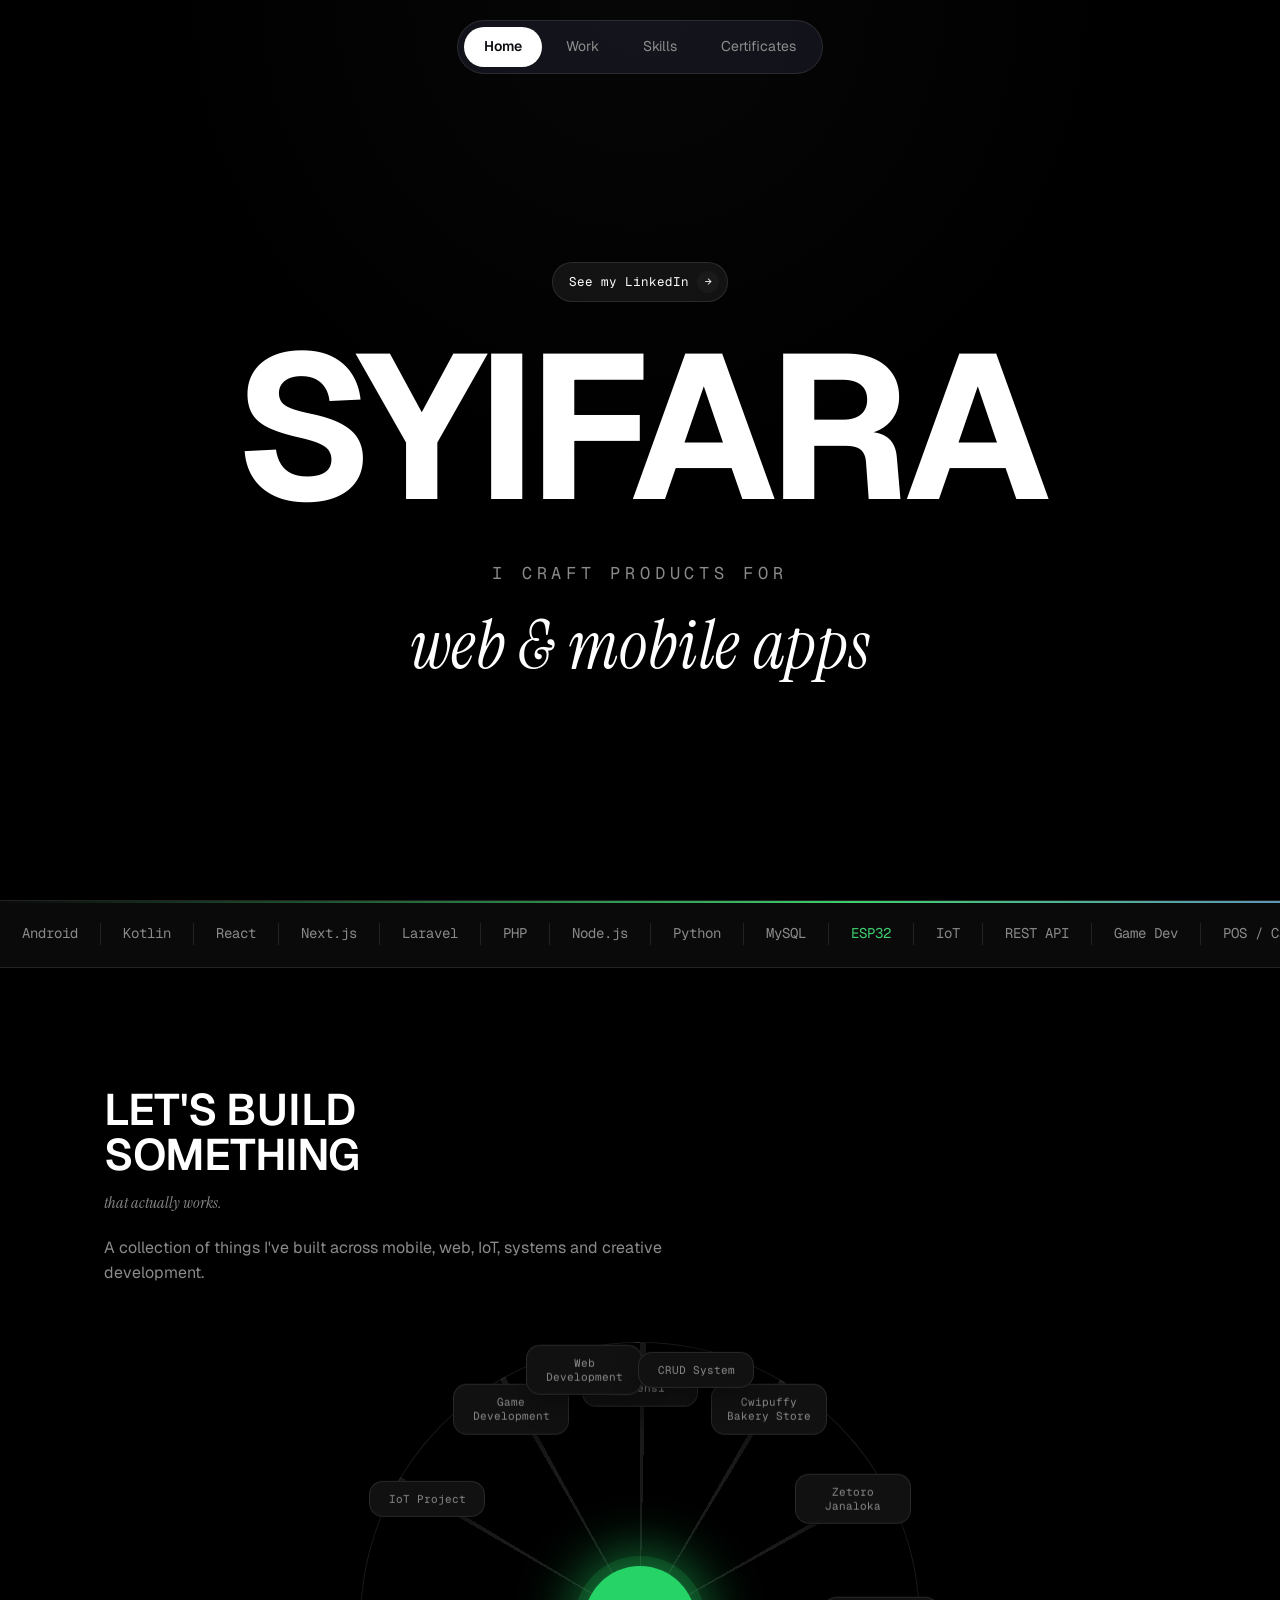
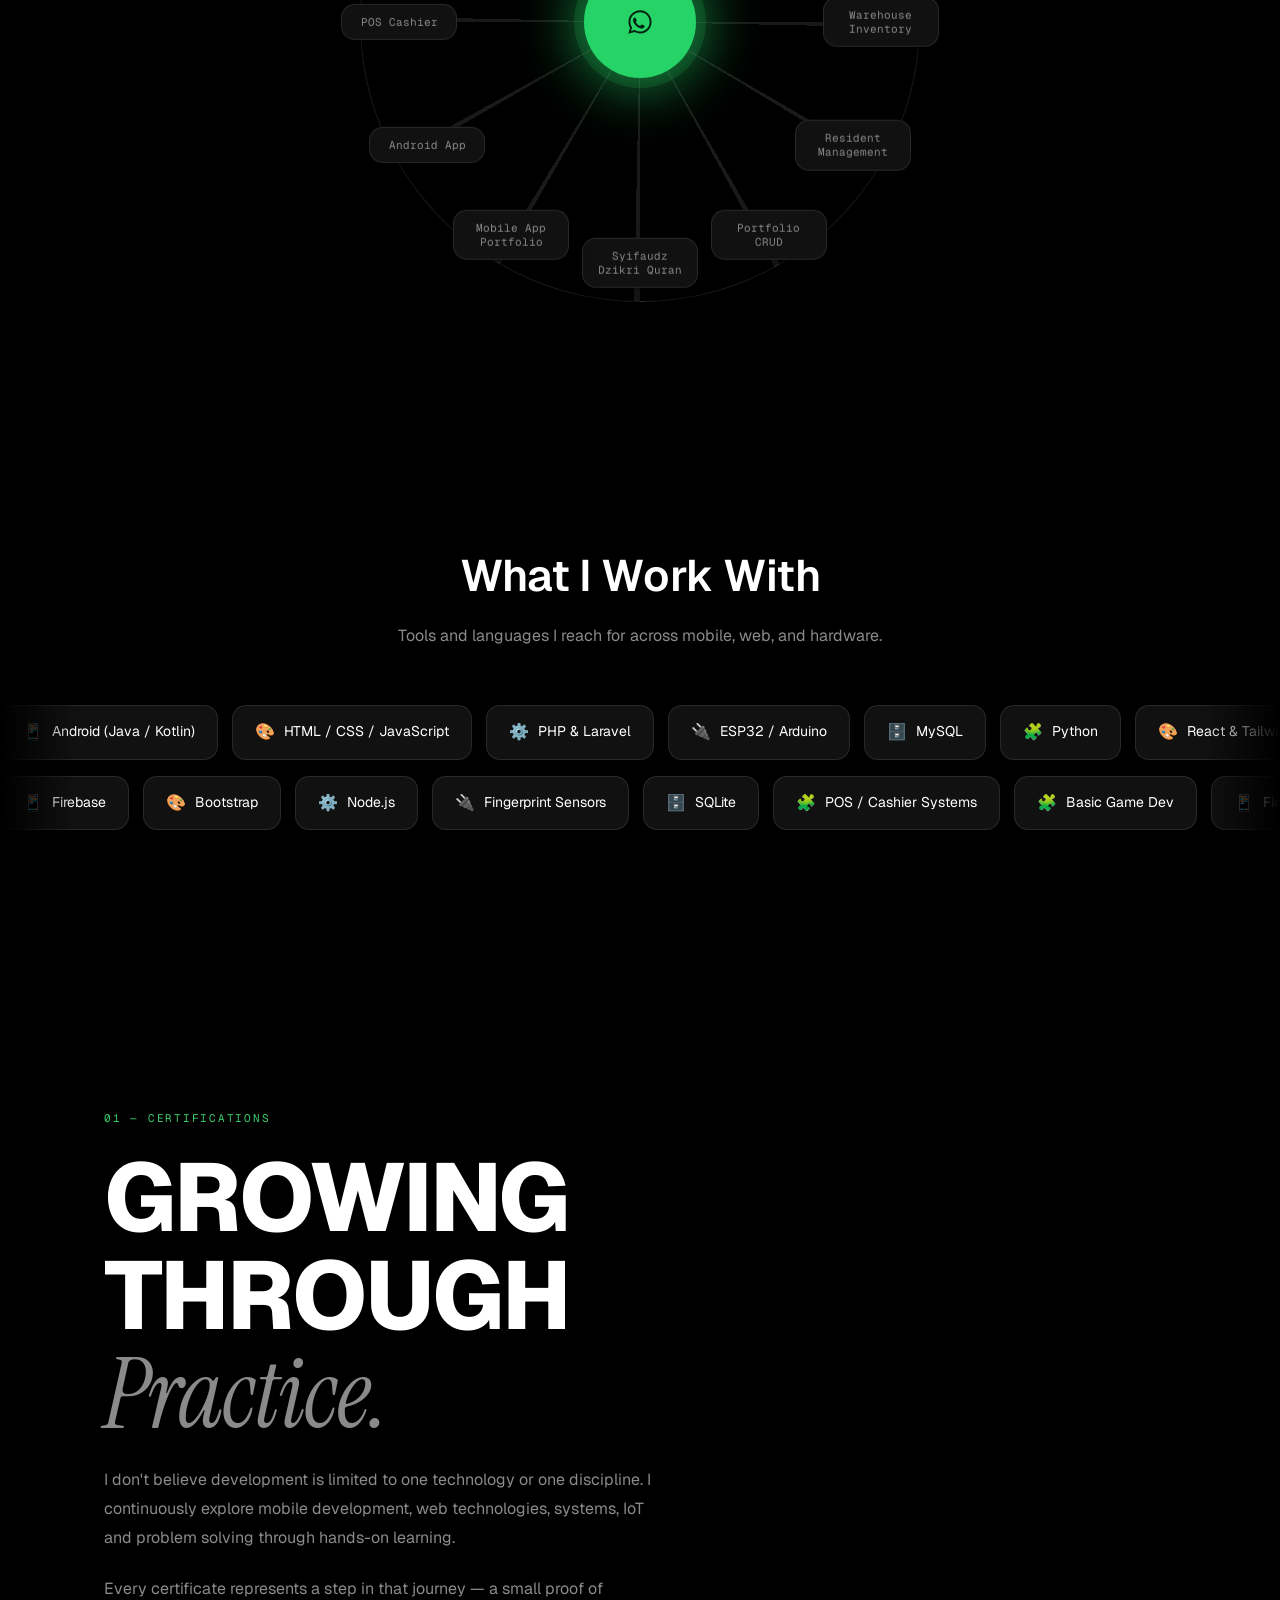
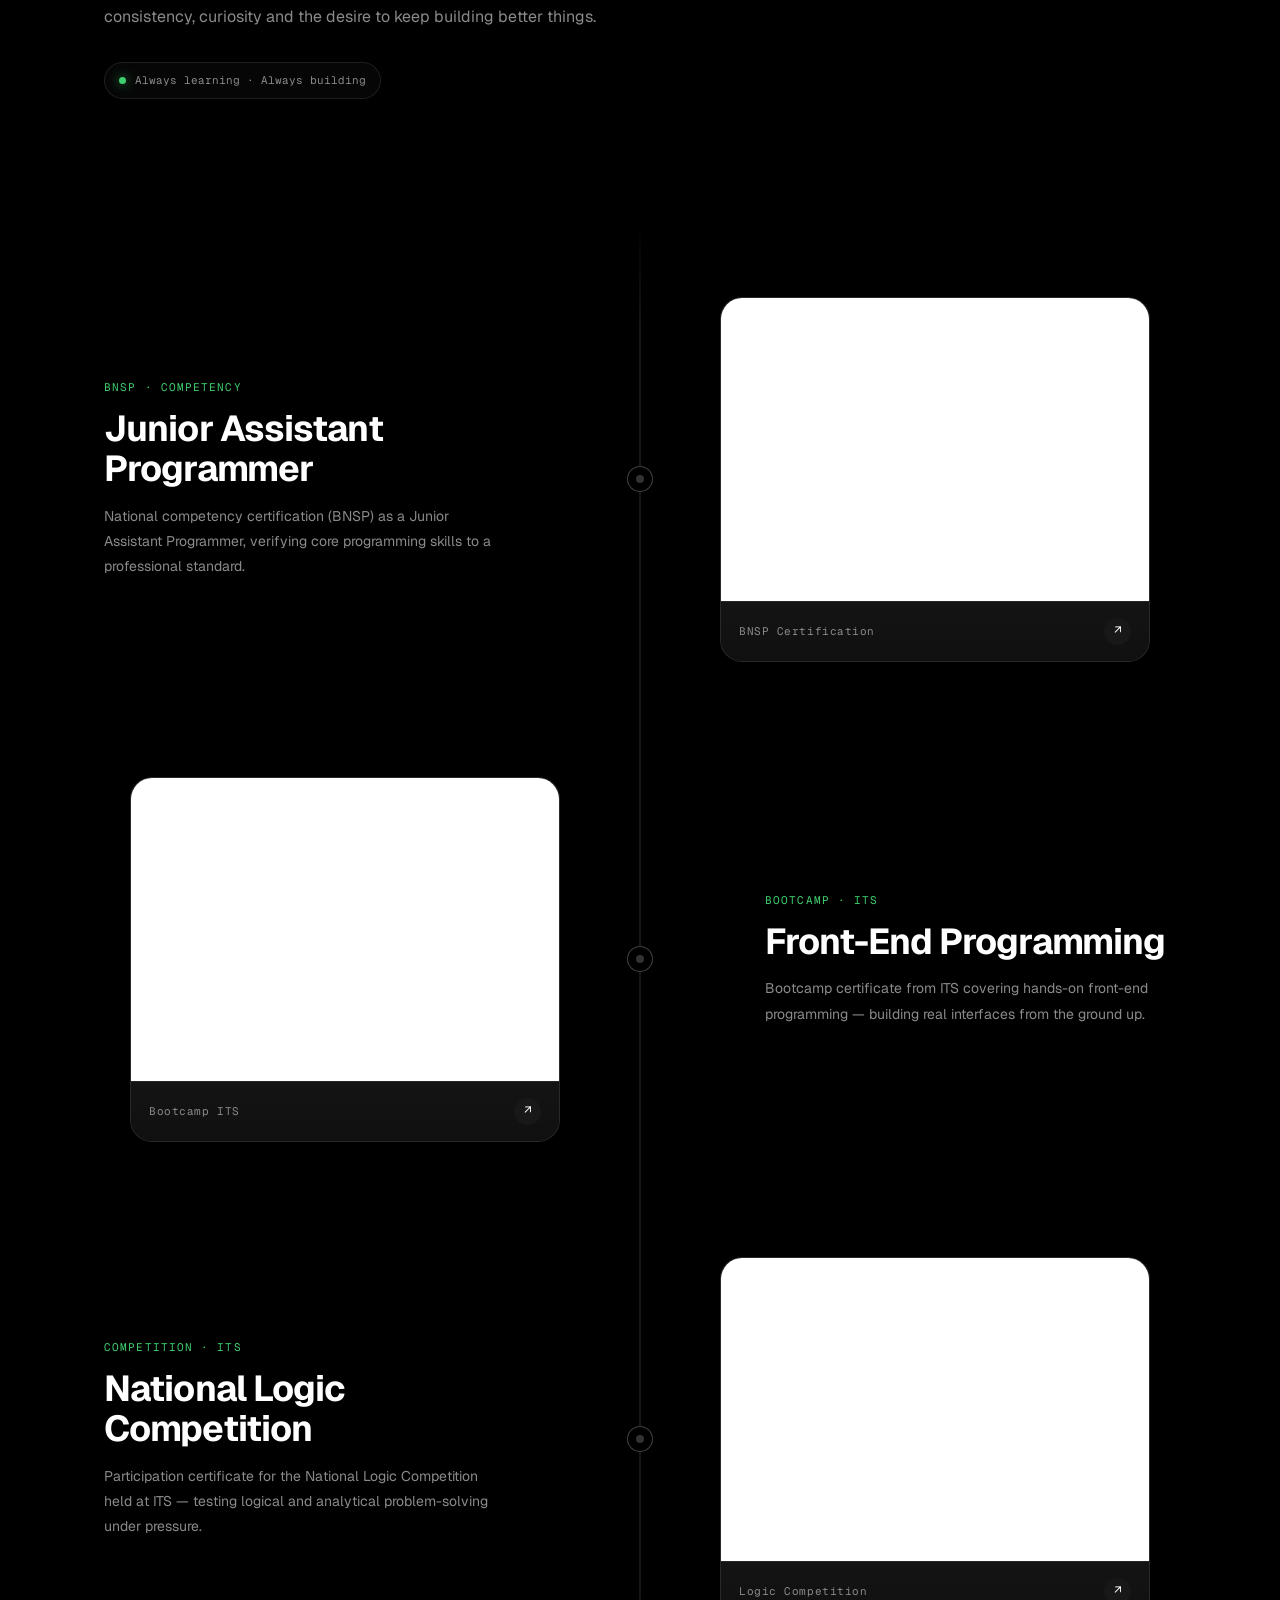
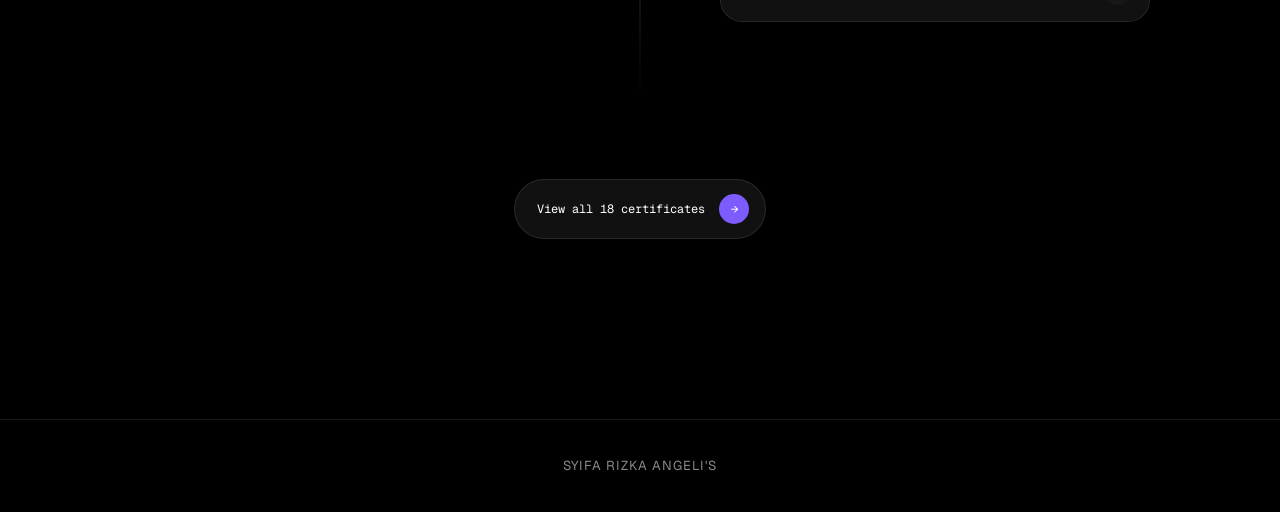
==== commit 19397ccb: "bruh liat dulu coba" ====
--- a/index.html
+++ b/index.html
@@ -1,1028 +1,661 @@
-<!DOCTYPE html>
+<!doctype html>
 <html lang="en">
-<head>
-<meta charset="UTF-8">
-<meta name="viewport" content="width=device-width, initial-scale=1, maximum-scale=5">
-
-<title>Syifara — Mobile App Developer</title>
-
-<meta name="description"
-content="Syifara — Mobile App Developer building Android, IoT, web and full-stack products.">
-
-<link rel="preconnect" href="https://fonts.googleapis.com">
-<link rel="preconnect" href="https://fonts.gstatic.com" crossorigin>
-
-<link href="https://fonts.googleapis.com/css2?family=Geist:wght@400;500;600;700&family=Geist+Mono:wght@400;500&family=Instrument+Serif:ital@1&display=swap"
-rel="stylesheet">
-
-<link rel="stylesheet" href="style.css">
-</head>
-
-<body>
-
-<div class="grain"></div>
-
-<!-- ================= NAVIGATION ================= -->
-
-<header>
-  <nav class="wrap">
-    <div class="nav-pill">
-
-      <a href="#" class="active">Home</a>
-
-      <a href="#projects">
-        Work
-      </a>
-
-      <a href="#skills">
-        Skills
-      </a>
-
-      <a href="#certificates">
-        Certificates
-      </a>
-
-    </div>
-  </nav>
-</header>
-
-
-<!-- ================= HERO ================= -->
-
-<section class="hero">
-
-  <a
-    href="https://www.linkedin.com/in/syifa-rizka-angeli-099004416"
-    target="_blank"
-    rel="noopener"
-    class="hero-badge"
-  >
-
-    <span>See my LinkedIn</span>
-
-    <span class="chevron">
-      →
-    </span>
-
-  </a>
-
-
-  <h1>
-    Syifara
-  </h1>
-
-
-  <div class="lead">
-    I craft products for
-  </div>
-
-
-  <div class="script">
-    web &amp; mobile apps
-  </div>
-
-</section>
-
-
-
-<!-- ================= MARQUEE ================= -->
-
-<div class="marquee-wrap">
-
-  <div class="marquee">
-
-    <span>Android</span>
-    <span>Kotlin</span>
-    <span>React</span>
-    <span>Next.js</span>
-    <span>Laravel</span>
-    <span>PHP</span>
-    <span>Node.js</span>
-    <span>Python</span>
-    <span>MySQL</span>
-
-    <span class="accent">
-      ESP32
-    </span>
-
-    <span>IoT</span>
-    <span>REST API</span>
-    <span>Game Dev</span>
-    <span>POS / Cashier Systems</span>
-    <span>Tailwind CSS</span>
-
-
-    <span>Android</span>
-    <span>Kotlin</span>
-    <span>React</span>
-    <span>Next.js</span>
-    <span>Laravel</span>
-    <span>PHP</span>
-    <span>Node.js</span>
-    <span>Python</span>
-    <span>MySQL</span>
-
-    <span class="accent">
-      ESP32
-    </span>
-
-    <span>IoT</span>
-    <span>REST API</span>
-    <span>Game Dev</span>
-    <span>POS / Cashier Systems</span>
-    <span>Tailwind CSS</span>
-
-  </div>
-
-</div>
-
-
-
-<!-- ================= PROJECTS ================= -->
-
-<section id="projects">
-
-  <div class="wrap">
-
-    <div class="sec-head">
-
-      <h2 class="hero-heading">
-        Let's Build<br>
-        Something
-      </h2>
-
-      <p class="script-line">
-        that actually works.
-      </p>
-
-      <p>
-        A collection of things I've built across mobile,
-        web, IoT, systems and creative development.
-      </p>
-
-    </div>
-
-
-    <!-- PROJECT ORBIT -->
-
-    <div class="proj-clock">
-
-      <div class="clock-face"></div>
-
-
-      <!-- WHATSAPP -->
-
+  <head>
+    <meta charset="UTF-8" />
+    <meta
+      name="viewport"
+      content="width=device-width, initial-scale=1, maximum-scale=5"
+    />
+
+    <title>Syifara — Mobile App Developer</title>
+
+    <meta
+      name="description"
+      content="Syifara — Mobile App Developer building Android, IoT, web and full-stack products."
+    />
+
+    <link rel="preconnect" href="https://fonts.googleapis.com" />
+    <link rel="preconnect" href="https://fonts.gstatic.com" crossorigin />
+
+    <link
+      href="https://fonts.googleapis.com/css2?family=Geist:wght@400;500;600;700&family=Geist+Mono:wght@400;500&family=Instrument+Serif:ital@1&display=swap"
+      rel="stylesheet"
+    />
+
+    <link rel="stylesheet" href="style.css" />
+  </head>
+
+  <body>
+    <div class="grain"></div>
+
+    <!-- ================= NAVIGATION ================= -->
+
+    <header>
+      <nav class="wrap">
+        <div class="nav-pill">
+          <a href="#" class="active">Home</a>
+
+          <a href="#projects"> Work </a>
+
+          <a href="#skills"> Skills </a>
+
+          <a href="#certificates"> Certificates </a>
+        </div>
+      </nav>
+    </header>
+
+    <!-- ================= HERO ================= -->
+
+    <section class="hero">
       <a
-        href="https://wa.me/6281233484710"
+        href="https://www.linkedin.com/in/syifa-rizka-angeli-099004416"
         target="_blank"
         rel="noopener"
-        class="clock-center"
-        aria-label="Chat on WhatsApp"
+        class="hero-badge"
       >
-
-        <svg
-          viewBox="0 0 24 24"
-          width="28"
-          height="28"
-          fill="currentColor"
-        >
-
-          <path d="M12.04 2C6.58 2 2.13 6.45 2.13 11.91c0 1.75.46 3.45 1.32 4.95L2 22l5.29-1.39c1.44.79 3.06 1.2 4.71 1.2h.01c5.46 0 9.91-4.45 9.91-9.91 0-2.65-1.03-5.14-2.9-7.01A9.82 9.82 0 0 0 12.04 2m0 1.67c2.2 0 4.27.86 5.82 2.42a8.2 8.2 0 0 1 2.41 5.82c0 4.55-3.7 8.25-8.25 8.25a8.2 8.2 0 0 1-4.19-1.15l-.3-.18-3.14.82.84-3.06-.2-.32a8.18 8.18 0 0 1-1.26-4.36c0-4.55 3.71-8.24 8.27-8.24m-4.54 4.7c-.16 0-.42.06-.64.3s-.85.83-.85 2.02.87 2.35 1 2.51 1.7 2.72 4.19 3.7c2.07.83 2.49.66 2.94.62.45-.04 1.45-.59 1.65-1.16s.2-1.06.14-1.16-.23-.16-.48-.28-1.46-.72-1.69-.8-.39-.12-.56.12-.64.8-.79.97-.29.18-.54.06a6.8 6.8 0 0 1-2-1.23 7.5 7.5 0 0 1-1.38-1.72c-.14-.25 0-.38.11-.5.11-.12.25-.29.37-.44.1-.13.15-.24.22-.4a.44.44 0 0 0-.02-.42c-.06-.12-.55-1.36-.76-1.86s-.4-.42-.56-.43z"/>
-
-        </svg>
-
+        <span>See my LinkedIn</span>
+
+        <span class="chevron"> → </span>
       </a>
 
-
-      <!-- 14 PROJECTS -->
-
-      <a
-        href="https://github.com/syifarizkaangeli/Fingerprint-Absensi"
-        target="_blank"
-        rel="noopener"
-        class="clock-mark mark-1"
-      >
-        Fingerprint Absensi
-      </a>
-
-
-      <a
-        href="https://github.com/syifarizkaangeli/Cwipuffy-Bakery-Store"
-        target="_blank"
-        rel="noopener"
-        class="clock-mark mark-2"
-      >
-        Cwipuffy Bakery Store
-      </a>
-
-
-      <a
-        href="https://github.com/syifarizkaangeli/Zetoro-Janaloka-Technology-team"
-        target="_blank"
-        rel="noopener"
-        class="clock-mark mark-3"
-      >
-        Zetoro Janaloka
-      </a>
-
-
-      <a
-        href="https://github.com/syifarizkaangeli/Warehouse-Inventory"
-        target="_blank"
-        rel="noopener"
-        class="clock-mark mark-4"
-      >
-        Warehouse Inventory
-      </a>
-
-
-      <a
-        href="https://github.com/syifarizkaangeli/Vulnerable-Resident-Management"
-        target="_blank"
-        rel="noopener"
-        class="clock-mark mark-5"
-      >
-        Resident Management
-      </a>
-
-
-      <a
-        href="https://github.com/syifarizkaangeli/Portfolio-Basic-CRUD"
-        target="_blank"
-        rel="noopener"
-        class="clock-mark mark-6"
-      >
-        Portfolio CRUD
-      </a>
-
-
-      <a
-        href="https://github.com/syifarizkaangeli/Syifaudz-Dzikri-Quran"
-        target="_blank"
-        rel="noopener"
-        class="clock-mark mark-7"
-      >
-        Syifaudz Dzikri Quran
-      </a>
-
-
-      <a
-        href="https://github.com/syifarizkaangeli/Mobile-App-Dev-Portfolio"
-        target="_blank"
-        rel="noopener"
-        class="clock-mark mark-8"
-      >
-        Mobile App Portfolio
-      </a>
-
-
-      <a
-        href="https://github.com/syifarizkaangeli/Android-App"
-        target="_blank"
-        rel="noopener"
-        class="clock-mark mark-9"
-      >
-        Android App
-      </a>
-
-
-      <a
-        href="https://github.com/syifarizkaangeli/POS-Cashier"
-        target="_blank"
-        rel="noopener"
-        class="clock-mark mark-10"
-      >
-        POS Cashier
-      </a>
-
-
-      <a
-        href="https://github.com/syifarizkaangeli/IoT-Project"
-        target="_blank"
-        rel="noopener"
-        class="clock-mark mark-11"
-      >
-        IoT Project
-      </a>
-
-
-      <a
-        href="https://github.com/syifarizkaangeli/Game-Development"
-        target="_blank"
-        rel="noopener"
-        class="clock-mark mark-12"
-      >
-        Game Development
-      </a>
-
-
-      <a
-        href="https://github.com/syifarizkaangeli/Web-Development"
-        target="_blank"
-        rel="noopener"
-        class="clock-mark mark-13"
-      >
-        Web Development
-      </a>
-
-
-      <a
-        href="https://github.com/syifarizkaangeli/CRUD-System"
-        target="_blank"
-        rel="noopener"
-        class="clock-mark mark-14"
-      >
-        CRUD System
-      </a>
-
+      <h1>Syifara</h1>
+
+      <div class="lead">I craft products for</div>
+
+      <div class="script">web &amp; mobile apps</div>
+    </section>
+
+    <!-- ================= MARQUEE ================= -->
+
+    <div class="marquee-wrap">
+      <div class="marquee">
+        <span>Android</span>
+        <span>Kotlin</span>
+        <span>React</span>
+        <span>Next.js</span>
+        <span>Laravel</span>
+        <span>PHP</span>
+        <span>Node.js</span>
+        <span>Python</span>
+        <span>MySQL</span>
+
+        <span class="accent"> ESP32 </span>
+
+        <span>IoT</span>
+        <span>REST API</span>
+        <span>Game Dev</span>
+        <span>POS / Cashier Systems</span>
+        <span>Tailwind CSS</span>
+
+        <span>Android</span>
+        <span>Kotlin</span>
+        <span>React</span>
+        <span>Next.js</span>
+        <span>Laravel</span>
+        <span>PHP</span>
+        <span>Node.js</span>
+        <span>Python</span>
+        <span>MySQL</span>
+
+        <span class="accent"> ESP32 </span>
+
+        <span>IoT</span>
+        <span>REST API</span>
+        <span>Game Dev</span>
+        <span>POS / Cashier Systems</span>
+        <span>Tailwind CSS</span>
+      </div>
     </div>
 
-  </div>
-
-</section>
-
-
-
-<!-- ================= SKILLS ================= -->
-
-<section id="skills">
-
-  <div class="wrap">
-
-    <div class="sec-head sec-head-center">
-
-      <h2>
-        What I Work With
-      </h2>
-
-      <p>
-        Tools and languages I reach for across mobile,
-        web, and hardware.
-      </p>
-
+    <!-- ================= PROJECTS ================= -->
+
+    <section id="projects">
+      <div class="wrap">
+        <div class="sec-head">
+          <h2 class="hero-heading">
+            Let's Build<br />
+            Something
+          </h2>
+
+          <p class="script-line">that actually works.</p>
+
+          <p>
+            A collection of things I've built across mobile, web, IoT, systems
+            and creative development.
+          </p>
+        </div>
+
+        <!-- PROJECT ORBIT -->
+
+        <div class="proj-clock">
+          <div class="clock-face"></div>
+
+          <!-- WHATSAPP -->
+
+          <a
+            href="https://wa.me/6281233484710"
+            target="_blank"
+            rel="noopener"
+            class="clock-center"
+            aria-label="Chat on WhatsApp"
+          >
+            <svg viewBox="0 0 24 24" width="28" height="28" fill="currentColor">
+              <path
+                d="M12.04 2C6.58 2 2.13 6.45 2.13 11.91c0 1.75.46 3.45 1.32 4.95L2 22l5.29-1.39c1.44.79 3.06 1.2 4.71 1.2h.01c5.46 0 9.91-4.45 9.91-9.91 0-2.65-1.03-5.14-2.9-7.01A9.82 9.82 0 0 0 12.04 2m0 1.67c2.2 0 4.27.86 5.82 2.42a8.2 8.2 0 0 1 2.41 5.82c0 4.55-3.7 8.25-8.25 8.25a8.2 8.2 0 0 1-4.19-1.15l-.3-.18-3.14.82.84-3.06-.2-.32a8.18 8.18 0 0 1-1.26-4.36c0-4.55 3.71-8.24 8.27-8.24m-4.54 4.7c-.16 0-.42.06-.64.3s-.85.83-.85 2.02.87 2.35 1 2.51 1.7 2.72 4.19 3.7c2.07.83 2.49.66 2.94.62.45-.04 1.45-.59 1.65-1.16s.2-1.06.14-1.16-.23-.16-.48-.28-1.46-.72-1.69-.8-.39-.12-.56.12-.64.8-.79.97-.29.18-.54.06a6.8 6.8 0 0 1-2-1.23 7.5 7.5 0 0 1-1.38-1.72c-.14-.25 0-.38.11-.5.11-.12.25-.29.37-.44.1-.13.15-.24.22-.4a.44.44 0 0 0-.02-.42c-.06-.12-.55-1.36-.76-1.86s-.4-.42-.56-.43z"
+              />
+            </svg>
+          </a>
+
+          <!-- 14 PROJECTS -->
+
+          <a
+            href="https://github.com/syifarizkaangeli/Fingerprint-Absensi"
+            target="_blank"
+            rel="noopener"
+            class="clock-mark mark-1"
+          >
+            Fingerprint Absensi
+          </a>
+
+          <a
+            href="https://github.com/syifarizkaangeli/Cwipuffy-Bakery-Store"
+            target="_blank"
+            rel="noopener"
+            class="clock-mark mark-2"
+          >
+            Cwipuffy Bakery Store
+          </a>
+
+          <a
+            href="https://github.com/syifarizkaangeli/Zetoro-Janaloka-Technology-team"
+            target="_blank"
+            rel="noopener"
+            class="clock-mark mark-3"
+          >
+            Zetoro Janaloka
+          </a>
+
+          <a
+            href="https://github.com/syifarizkaangeli/Warehouse-Inventory"
+            target="_blank"
+            rel="noopener"
+            class="clock-mark mark-4"
+          >
+            Warehouse Inventory
+          </a>
+
+          <a
+            href="https://github.com/syifarizkaangeli/Vulnerable-Resident-Management"
+            target="_blank"
+            rel="noopener"
+            class="clock-mark mark-5"
+          >
+            Resident Management
+          </a>
+
+          <a
+            href="https://github.com/syifarizkaangeli/Portfolio-Basic-CRUD"
+            target="_blank"
+            rel="noopener"
+            class="clock-mark mark-6"
+          >
+            Portfolio CRUD
+          </a>
+
+          <a
+            href="https://github.com/syifarizkaangeli/Syifaudz-Dzikri-Quran"
+            target="_blank"
+            rel="noopener"
+            class="clock-mark mark-7"
+          >
+            Syifaudz Dzikri Quran
+          </a>
+
+          <a
+            href="https://github.com/syifarizkaangeli/Mobile-App-Dev-Portfolio"
+            target="_blank"
+            rel="noopener"
+            class="clock-mark mark-8"
+          >
+            Mobile App Portfolio
+          </a>
+
+          <a
+            href="https://github.com/syifarizkaangeli/Android-App"
+            target="_blank"
+            rel="noopener"
+            class="clock-mark mark-9"
+          >
+            Android App
+          </a>
+
+          <a
+            href="https://github.com/syifarizkaangeli/POS-Cashier"
+            target="_blank"
+            rel="noopener"
+            class="clock-mark mark-10"
+          >
+            POS Cashier
+          </a>
+
+          <a
+            href="https://github.com/syifarizkaangeli/IoT-Project"
+            target="_blank"
+            rel="noopener"
+            class="clock-mark mark-11"
+          >
+            IoT Project
+          </a>
+
+          <a
+            href="https://github.com/syifarizkaangeli/Game-Development"
+            target="_blank"
+            rel="noopener"
+            class="clock-mark mark-12"
+          >
+            Game Development
+          </a>
+
+          <a
+            href="https://github.com/syifarizkaangeli/Web-Development"
+            target="_blank"
+            rel="noopener"
+            class="clock-mark mark-13"
+          >
+            Web Development
+          </a>
+
+          <a
+            href="https://github.com/syifarizkaangeli/CRUD-System"
+            target="_blank"
+            rel="noopener"
+            class="clock-mark mark-14"
+          >
+            CRUD System
+          </a>
+        </div>
+      </div>
+    </section>
+
+    <!-- ================= SKILLS ================= -->
+
+    <section id="skills">
+      <div class="wrap">
+        <div class="sec-head sec-head-center">
+          <h2>What I Work With</h2>
+
+          <p>
+            Tools and languages I reach for across mobile, web, and hardware.
+          </p>
+        </div>
+      </div>
+
+      <div class="skills-flow">
+        <!-- ROW 1 -->
+
+        <div class="flow-row">
+          <div class="flow-track">
+            <span class="flow-chip">
+              <i>📱</i>
+              Android (Java / Kotlin)
+            </span>
+
+            <span class="flow-chip">
+              <i>🎨</i>
+              HTML / CSS / JavaScript
+            </span>
+
+            <span class="flow-chip">
+              <i>⚙️</i>
+              PHP &amp; Laravel
+            </span>
+
+            <span class="flow-chip">
+              <i>🔌</i>
+              ESP32 / Arduino
+            </span>
+
+            <span class="flow-chip">
+              <i>🗄️</i>
+              MySQL
+            </span>
+
+            <span class="flow-chip">
+              <i>🧩</i>
+              Python
+            </span>
+
+            <span class="flow-chip">
+              <i>🎨</i>
+              React &amp; Tailwind CSS
+            </span>
+
+            <span class="flow-chip">
+              <i>⚙️</i>
+              REST API
+            </span>
+
+            <span class="flow-chip">
+              <i>📱</i>
+              Android (Java / Kotlin)
+            </span>
+
+            <span class="flow-chip">
+              <i>🎨</i>
+              HTML / CSS / JavaScript
+            </span>
+
+            <span class="flow-chip">
+              <i>⚙️</i>
+              PHP &amp; Laravel
+            </span>
+
+            <span class="flow-chip">
+              <i>🔌</i>
+              ESP32 / Arduino
+            </span>
+
+            <span class="flow-chip">
+              <i>🗄️</i>
+              MySQL
+            </span>
+
+            <span class="flow-chip">
+              <i>🧩</i>
+              Python
+            </span>
+
+            <span class="flow-chip">
+              <i>🎨</i>
+              React &amp; Tailwind CSS
+            </span>
+
+            <span class="flow-chip">
+              <i>⚙️</i>
+              REST API
+            </span>
+          </div>
+        </div>
+
+        <!-- ROW 2 -->
+
+        <div class="flow-row">
+          <div class="flow-track reverse">
+            <span class="flow-chip">
+              <i>📱</i>
+              Firebase
+            </span>
+
+            <span class="flow-chip">
+              <i>🎨</i>
+              Bootstrap
+            </span>
+
+            <span class="flow-chip">
+              <i>⚙️</i>
+              Node.js
+            </span>
+
+            <span class="flow-chip">
+              <i>🔌</i>
+              Fingerprint Sensors
+            </span>
+
+            <span class="flow-chip">
+              <i>🗄️</i>
+              SQLite
+            </span>
+
+            <span class="flow-chip">
+              <i>🧩</i>
+              POS / Cashier Systems
+            </span>
+
+            <span class="flow-chip">
+              <i>🧩</i>
+              Basic Game Dev
+            </span>
+
+            <span class="flow-chip">
+              <i>📱</i>
+              Firebase
+            </span>
+
+            <span class="flow-chip">
+              <i>🎨</i>
+              Bootstrap
+            </span>
+
+            <span class="flow-chip">
+              <i>⚙️</i>
+              Node.js
+            </span>
+
+            <span class="flow-chip">
+              <i>🔌</i>
+              Fingerprint Sensors
+            </span>
+
+            <span class="flow-chip">
+              <i>🗄️</i>
+              SQLite
+            </span>
+
+            <span class="flow-chip">
+              <i>🧩</i>
+              POS / Cashier Systems
+            </span>
+
+            <span class="flow-chip">
+              <i>🧩</i>
+              Basic Game Dev
+            </span>
+          </div>
+        </div>
+      </div>
+    </section>
+
+    <!-- ========================================================= -->
+    <!-- ================= CERTIFICATES ========================== -->
+    <!-- ========================================================= -->
+
+    <section id="certificates" class="certificates-section">
+      <div class="wrap">
+        <div class="cert-intro">
+          <div class="cert-intro-label">01 — CERTIFICATIONS</div>
+
+          <h2 class="hero-heading">
+            Growing<br />
+            Through
+            <span>Practice.</span>
+          </h2>
+
+          <p class="cert-intro-text">
+            I don't believe development is limited to one technology or one
+            discipline. I continuously explore mobile development, web
+            technologies, systems, IoT and problem solving through hands-on
+            learning.
+          </p>
+
+          <p class="cert-intro-text">
+            Every certificate represents a step in that journey — a small proof
+            of consistency, curiosity and the desire to keep building better
+            things.
+          </p>
+
+          <div class="cert-status">
+            <span class="status-dot"></span>
+
+            <span> Always learning · Always building </span>
+          </div>
+        </div>
+
+        <!-- CERTIFICATE TRAIN -->
+
+        <div class="cert-timeline">
+          <!-- BNSP -->
+
+          <article class="cert-item">
+            <div class="cert-node">
+              <span></span>
+            </div>
+
+            <div class="cert-content">
+              <div class="cert-meta">BNSP · COMPETENCY</div>
+
+              <h3>Junior Assistant Programmer</h3>
+
+              <p class="cert-description">
+                National competency certification (BNSP) as a Junior Assistant
+                Programmer, verifying core programming skills to a professional
+                standard.
+              </p>
+            </div>
+
+            <div
+              class="cert-card"
+              data-pdf="certificates/Sertifikat_Kompetensi_BNSP_Junior_Assistant_Programmer.pdf"
+            >
+              <div class="cert-preview">
+                <iframe
+                  src="certificates/Sertifikat_Kompetensi_BNSP_Junior_Assistant_Programmer.pdf#toolbar=0&navpanes=0&scrollbar=0"
+                  title="BNSP Junior Assistant Programmer Certificate"
+                  loading="lazy"
+                ></iframe>
+
+                <div class="cert-overlay">
+                  <span>VIEW CERTIFICATE</span>
+                </div>
+              </div>
+
+              <div class="cert-card-bottom">
+                <span>BNSP Certification</span>
+
+                <span>↗</span>
+              </div>
+            </div>
+          </article>
+
+          <!-- BOOTCAMP FRONT-END ITS -->
+
+          <article class="cert-item">
+            <div class="cert-node">
+              <span></span>
+            </div>
+
+            <div class="cert-content">
+              <div class="cert-meta">BOOTCAMP · ITS</div>
+
+              <h3>Front-End Programming</h3>
+
+              <p class="cert-description">
+                Bootcamp certificate from ITS covering hands-on front-end
+                programming — building real interfaces from the ground up.
+              </p>
+            </div>
+
+            <div
+              class="cert-card"
+              data-pdf="certificates/Sertifikat_Bootcamp_FrontEnd_Programming_ITS.pdf"
+            >
+              <div class="cert-preview">
+                <iframe
+                  src="certificates/Sertifikat_Bootcamp_FrontEnd_Programming_ITS.pdf#toolbar=0&navpanes=0&scrollbar=0"
+                  title="Bootcamp Front-End Programming ITS Certificate"
+                  loading="lazy"
+                ></iframe>
+
+                <div class="cert-overlay">
+                  <span>VIEW CERTIFICATE</span>
+                </div>
+              </div>
+
+              <div class="cert-card-bottom">
+                <span>Bootcamp ITS</span>
+
+                <span>↗</span>
+              </div>
+            </div>
+          </article>
+
+          <!-- NATIONAL LOGIC COMPETITION ITS -->
+
+          <article class="cert-item">
+            <div class="cert-node">
+              <span></span>
+            </div>
+
+            <div class="cert-content">
+              <div class="cert-meta">COMPETITION · ITS</div>
+
+              <h3>National Logic Competition</h3>
+
+              <p class="cert-description">
+                Participation certificate for the National Logic Competition
+                held at ITS — testing logical and analytical problem-solving
+                under pressure.
+              </p>
+            </div>
+
+            <div
+              class="cert-card"
+              data-pdf="certificates/Sertifikat_National_Logic_Competition_ITS.pdf"
+            >
+              <div class="cert-preview">
+                <iframe
+                  src="certificates/Sertifikat_National_Logic_Competition_ITS.pdf#toolbar=0&navpanes=0&scrollbar=0"
+                  title="National Logic Competition ITS Certificate"
+                  loading="lazy"
+                ></iframe>
+
+                <div class="cert-overlay">
+                  <span>VIEW CERTIFICATE</span>
+                </div>
+              </div>
+
+              <div class="cert-card-bottom">
+                <span>Logic Competition</span>
+
+                <span>↗</span>
+              </div>
+            </div>
+          </article>
+        </div>
+
+        <!-- ALL CERTIFICATES -->
+
+        <div class="cert-more">
+          <a href="certificates.html" class="cert-more-button">
+            <span> View all 18 certificates </span>
+
+            <span class="cert-more-arrow"> → </span>
+          </a>
+        </div>
+      </div>
+    </section>
+
+    <!-- ================= FOOTER ================= -->
+
+    <footer>
+      <div class="wrap">
+        <p>SYIFA RIZKA ANGELI'S</p>
+      </div>
+    </footer>
+
+    <!-- ================= BACKGROUND MUSIC ================= -->
+
+    <audio id="bgMusic" loop autoplay preload="auto">
+      <source src="music.mp3" type="audio/mpeg" />
+    </audio>
+
+    <!-- ================= CERTIFICATE CURSOR ================= -->
+
+    <div id="certCursor">
+      <span> SEE </span>
+
+      <strong> CERT </strong>
     </div>
 
-  </div>
-
-
-  <div class="skills-flow">
-
-    <!-- ROW 1 -->
-
-    <div class="flow-row">
-
-      <div class="flow-track">
-
-        <span class="flow-chip">
-          <i>📱</i>
-          Android (Java / Kotlin)
-        </span>
-
-        <span class="flow-chip">
-          <i>🎨</i>
-          HTML / CSS / JavaScript
-        </span>
-
-        <span class="flow-chip">
-          <i>⚙️</i>
-          PHP &amp; Laravel
-        </span>
-
-        <span class="flow-chip">
-          <i>🔌</i>
-          ESP32 / Arduino
-        </span>
-
-        <span class="flow-chip">
-          <i>🗄️</i>
-          MySQL
-        </span>
-
-        <span class="flow-chip">
-          <i>🧩</i>
-          Python
-        </span>
-
-        <span class="flow-chip">
-          <i>🎨</i>
-          React &amp; Tailwind CSS
-        </span>
-
-        <span class="flow-chip">
-          <i>⚙️</i>
-          REST API
-        </span>
-
-
-        <span class="flow-chip">
-          <i>📱</i>
-          Android (Java / Kotlin)
-        </span>
-
-        <span class="flow-chip">
-          <i>🎨</i>
-          HTML / CSS / JavaScript
-        </span>
-
-        <span class="flow-chip">
-          <i>⚙️</i>
-          PHP &amp; Laravel
-        </span>
-
-        <span class="flow-chip">
-          <i>🔌</i>
-          ESP32 / Arduino
-        </span>
-
-        <span class="flow-chip">
-          <i>🗄️</i>
-          MySQL
-        </span>
-
-        <span class="flow-chip">
-          <i>🧩</i>
-          Python
-        </span>
-
-        <span class="flow-chip">
-          <i>🎨</i>
-          React &amp; Tailwind CSS
-        </span>
-
-        <span class="flow-chip">
-          <i>⚙️</i>
-          REST API
-        </span>
-
-      </div>
-
-    </div>
-
-
-    <!-- ROW 2 -->
-
-    <div class="flow-row">
-
-      <div class="flow-track reverse">
-
-        <span class="flow-chip">
-          <i>📱</i>
-          Firebase
-        </span>
-
-        <span class="flow-chip">
-          <i>🎨</i>
-          Bootstrap
-        </span>
-
-        <span class="flow-chip">
-          <i>⚙️</i>
-          Node.js
-        </span>
-
-        <span class="flow-chip">
-          <i>🔌</i>
-          Fingerprint Sensors
-        </span>
-
-        <span class="flow-chip">
-          <i>🗄️</i>
-          SQLite
-        </span>
-
-        <span class="flow-chip">
-          <i>🧩</i>
-          POS / Cashier Systems
-        </span>
-
-        <span class="flow-chip">
-          <i>🧩</i>
-          Basic Game Dev
-        </span>
-
-
-        <span class="flow-chip">
-          <i>📱</i>
-          Firebase
-        </span>
-
-        <span class="flow-chip">
-          <i>🎨</i>
-          Bootstrap
-        </span>
-
-        <span class="flow-chip">
-          <i>⚙️</i>
-          Node.js
-        </span>
-
-        <span class="flow-chip">
-          <i>🔌</i>
-          Fingerprint Sensors
-        </span>
-
-        <span class="flow-chip">
-          <i>🗄️</i>
-          SQLite
-        </span>
-
-        <span class="flow-chip">
-          <i>🧩</i>
-          POS / Cashier Systems
-        </span>
-
-        <span class="flow-chip">
-          <i>🧩</i>
-          Basic Game Dev
-        </span>
-
-      </div>
-
-    </div>
-
-  </div>
-
-</section>
-
-
-
-<!-- ========================================================= -->
-<!-- ================= CERTIFICATES ========================== -->
-<!-- ========================================================= -->
-
-<section id="certificates" class="certificates-section">
-
-  <div class="wrap">
-
-    <div class="cert-intro">
-
-      <div class="cert-intro-label">
-        01 — CERTIFICATIONS
-      </div>
-
-
-      <h2 class="hero-heading">
-        Growing<br>
-        Through
-        <span>Practice.</span>
-      </h2>
-
-
-      <p class="cert-intro-text">
-
-        I don't believe development is limited to one technology
-        or one discipline. I continuously explore mobile
-        development, web technologies, systems, IoT and
-        problem solving through hands-on learning.
-
-      </p>
-
-
-      <p class="cert-intro-text">
-
-        Every certificate represents a step in that journey —
-        a small proof of consistency, curiosity and the desire
-        to keep building better things.
-
-      </p>
-
-
-      <div class="cert-status">
-
-        <span class="status-dot"></span>
-
-        <span>
-          Always learning · Always building
-        </span>
-
-      </div>
-
-    </div>
-
-
-
-    <!-- CERTIFICATE TRAIN -->
-
-    <div class="cert-timeline">
-
-
-      <!-- CARD 1 -->
-
-      <article class="cert-item">
-
-        <div class="cert-node">
-
-          <span></span>
-
-        </div>
-
-
-        <div class="cert-content">
-
-          <div class="cert-meta">
-            2026 · 01
-          </div>
-
-
-          <h3>
-            Android &amp; Mobile Development
-          </h3>
-
-
-          <p class="cert-description">
-            Certificate of completion for mobile application
-            development and Android technologies.
-          </p>
-
-        </div>
-
-
-        <div
-          class="cert-card"
-          data-pdf="certified/certificate-01.pdf"
-        >
-
-          <div class="cert-preview">
-
-            <iframe
-              src="certified/certificate-01.pdf#toolbar=0&navpanes=0&scrollbar=0"
-              title="Certificate Preview"
-              loading="lazy"
-            ></iframe>
-
-            <div class="cert-overlay">
-
-              <span>
-                VIEW CERTIFICATE
-              </span>
-
-            </div>
-
-          </div>
-
-
-          <div class="cert-card-bottom">
-
-            <span>
-              Certificate 01
-            </span>
-
-            <span>
-              ↗
-            </span>
-
-          </div>
-
-        </div>
-
-      </article>
-
-
-
-      <!-- CARD 2 -->
-
-      <article class="cert-item">
-
-        <div class="cert-node">
-          <span></span>
-        </div>
-
-
-        <div class="cert-content">
-
-          <div class="cert-meta">
-            2026 · 02
-          </div>
-
-
-          <h3>
-            Web Development
-          </h3>
-
-
-          <p class="cert-description">
-            A learning milestone focused on modern web
-            development and practical implementation.
-          </p>
-
-        </div>
-
-
-        <div
-          class="cert-card"
-          data-pdf="certified/certificate-02.pdf"
-        >
-
-          <div class="cert-preview">
-
-            <iframe
-              src="certified/certificate-02.pdf#toolbar=0&navpanes=0&scrollbar=0"
-              title="Certificate Preview"
-              loading="lazy"
-            ></iframe>
-
-            <div class="cert-overlay">
-              <span>VIEW CERTIFICATE</span>
-            </div>
-
-          </div>
-
-
-          <div class="cert-card-bottom">
-
-            <span>
-              Certificate 02
-            </span>
-
-            <span>
-              ↗
-            </span>
-
-          </div>
-
-        </div>
-
-      </article>
-
-
-
-      <!-- CARD 3 -->
-
-      <article class="cert-item">
-
-        <div class="cert-node">
-          <span></span>
-        </div>
-
-
-        <div class="cert-content">
-
-          <div class="cert-meta">
-            2026 · 03
-          </div>
-
-
-          <h3>
-            Programming Fundamentals
-          </h3>
-
-
-          <p class="cert-description">
-            Building stronger programming fundamentals through
-            structured learning and continuous practice.
-          </p>
-
-        </div>
-
-
-        <div
-          class="cert-card"
-          data-pdf="certified/certificate-03.pdf"
-        >
-
-          <div class="cert-preview">
-
-            <iframe
-              src="certified/certificate-03.pdf#toolbar=0&navpanes=0&scrollbar=0"
-              title="Certificate Preview"
-              loading="lazy"
-            ></iframe>
-
-            <div class="cert-overlay">
-              <span>VIEW CERTIFICATE</span>
-            </div>
-
-          </div>
-
-
-          <div class="cert-card-bottom">
-
-            <span>
-              Certificate 03
-            </span>
-
-            <span>
-              ↗
-            </span>
-
-          </div>
-
-        </div>
-
-      </article>
-
-
-
-      <!-- CARD 4 -->
-
-      <article class="cert-item">
-
-        <div class="cert-node">
-          <span></span>
-        </div>
-
-
-        <div class="cert-content">
-
-          <div class="cert-meta">
-            2026 · 04
-          </div>
-
-
-          <h3>
-            Database &amp; Backend
-          </h3>
-
-
-          <p class="cert-description">
-            Exploring backend architecture, databases and
-            building applications that work beyond the interface.
-          </p>
-
-        </div>
-
-
-        <div
-          class="cert-card"
-          data-pdf="certified/certificate-04.pdf"
-        >
-
-          <div class="cert-preview">
-
-            <iframe
-              src="certified/certificate-04.pdf#toolbar=0&navpanes=0&scrollbar=0"
-              title="Certificate Preview"
-              loading="lazy"
-            ></iframe>
-
-            <div class="cert-overlay">
-              <span>VIEW CERTIFICATE</span>
-            </div>
-
-          </div>
-
-
-          <div class="cert-card-bottom">
-
-            <span>
-              Certificate 04
-            </span>
-
-            <span>
-              ↗
-            </span>
-
-          </div>
-
-        </div>
-
-      </article>
-
-
-
-      <!-- CARD 5 -->
-
-      <article class="cert-item">
-
-        <div class="cert-node">
-          <span></span>
-        </div>
-
-
-        <div class="cert-content">
-
-          <div class="cert-meta">
-            2026 · 05
-          </div>
-
-
-          <h3>
-            Technology &amp; Innovation
-          </h3>
-
-
-          <p class="cert-description">
-            Another step in developing a broader perspective
-            across technology, innovation and digital products.
-          </p>
-
-        </div>
-
-
-        <div
-          class="cert-card"
-          data-pdf="certified/certificate-05.pdf"
-        >
-
-          <div class="cert-preview">
-
-            <iframe
-              src="certified/certificate-05.pdf#toolbar=0&navpanes=0&scrollbar=0"
-              title="Certificate Preview"
-              loading="lazy"
-            ></iframe>
-
-            <div class="cert-overlay">
-              <span>VIEW CERTIFICATE</span>
-            </div>
-
-          </div>
-
-
-          <div class="cert-card-bottom">
-
-            <span>
-              Certificate 05
-            </span>
-
-            <span>
-              ↗
-            </span>
-
-          </div>
-
-        </div>
-
-      </article>
-
-
-    </div>
-
-
-
-    <!-- ALL CERTIFICATES -->
-
-    <div class="cert-more">
-
-      <a href="certificates.html" class="cert-more-button">
-
-        <span>
-          View all 18 certificates
-        </span>
-
-        <span class="cert-more-arrow">
-          →
-        </span>
-
-      </a>
-
-    </div>
-
-  </div>
-
-</section>
-
-
-
-<!-- ================= FOOTER ================= -->
-
-<footer>
-
-  <div class="wrap">
-
-    <p>
-      SYIFA RIZKA ANGELI'S
-    </p>
-
-  </div>
-
-</footer>
-
-
-
-<!-- ================= BACKGROUND MUSIC ================= -->
-
-<audio
-  id="bgMusic"
-  loop
-  autoplay
-  preload="auto"
->
-  <source
-    src="music.mp3"
-    type="audio/mpeg"
-  >
-</audio>
-
-
-
-<!-- ================= CERTIFICATE CURSOR ================= -->
-
-<div id="certCursor">
-
-  <span>
-    SEE
-  </span>
-
-  <strong>
-    CERT
-  </strong>
-
-</div>
-
-
-
-<script src="script.js"></script>
-
-</body>
-</html>+    <script src="script.js"></script>
+  </body>
+</html>
--- a/style.css
+++ b/style.css
@@ -1,2019 +1,1684 @@
-:root{
-
-  --bg:#000000;
-  --bg-alt:#0a0a0a;
-  --surface:#111111;
-  --surface-2:#181818;
-
-  --text:#ffffff;
-  --text-dim:#8a8a8a;
-
-  --accent:#7c5cff;
-  --accent-soft:rgba(124,92,255,.10);
-  --accent2:#3ecf6e;
-  --wa:#25d366;
-
-  --line:rgba(255,255,255,.10);
-
-  --radius:14px;
-}
-
+:root {
+  --bg: #000000;
+  --bg-alt: #0a0a0a;
+  --surface: #111111;
+  --surface-2: #181818;
+
+  --text: #ffffff;
+  --text-dim: #8a8a8a;
+
+  --accent: #7c5cff;
+  --accent-soft: rgba(124, 92, 255, 0.1);
+  --accent2: #3ecf6e;
+  --wa: #25d366;
+
+  --line: rgba(255, 255, 255, 0.1);
+
+  --radius: 14px;
+}
 
 /* =========================================================
    RESET
 ========================================================= */
 
-*{
-  margin:0;
-  padding:0;
-  box-sizing:border-box;
-}
-
-html{
-  scroll-behavior:smooth;
-}
-
-body{
-
-  background:var(--bg);
-  color:var(--text);
-
-  font-family:'Geist',sans-serif;
-
-  line-height:1.55;
-
-  overflow-x:hidden;
-
-  cursor:default;
-}
-
-::selection{
-  background:var(--text);
-  color:#000;
+* {
+  margin: 0;
+  padding: 0;
+  box-sizing: border-box;
+}
+
+html {
+  scroll-behavior: smooth;
+}
+
+body {
+  background: var(--bg);
+  color: var(--text);
+
+  font-family: "Geist", sans-serif;
+
+  line-height: 1.55;
+
+  overflow-x: hidden;
+
+  cursor: default;
+}
+
+::selection {
+  background: var(--text);
+  color: #000;
 }
 
 h1,
 h2,
 h3,
-.display{
-  font-family:'Geist',sans-serif;
-}
-
-.mono{
-  font-family:'Geist Mono',monospace;
-}
-
-a{
-  color:inherit;
-  text-decoration:none;
-}
-
-img{
-  max-width:100%;
-  display:block;
-}
-
-.wrap{
-  max-width:1120px;
-  margin:0 auto;
-  padding:0 24px;
-}
-
-section{
-  position:relative;
-  padding:120px 0;
-}
-
-@media(max-width:700px){
-
-  section{
-    padding:64px 0;
-  }
-
-}
-
+.display {
+  font-family: "Geist", sans-serif;
+}
+
+.mono {
+  font-family: "Geist Mono", monospace;
+}
+
+a {
+  color: inherit;
+  text-decoration: none;
+}
+
+img {
+  max-width: 100%;
+  display: block;
+}
+
+.wrap {
+  max-width: 1120px;
+  margin: 0 auto;
+  padding: 0 24px;
+}
+
+section {
+  position: relative;
+  padding: 120px 0;
+}
+
+@media (max-width: 700px) {
+  section {
+    padding: 64px 0;
+  }
+}
 
 /* =========================================================
    GRAIN
 ========================================================= */
 
-.grain{
-
-  position:fixed;
-  inset:0;
-
-  pointer-events:none;
-
-  z-index:100;
-
-  opacity:.5;
-
-  background-image:
-    radial-gradient(
-      circle at 50% 0%,
-      rgba(255,255,255,.05),
-      transparent 45%
-    );
-
-}
-
+.grain {
+  position: fixed;
+  inset: 0;
+
+  pointer-events: none;
+
+  z-index: 100;
+
+  opacity: 0.5;
+
+  background-image: radial-gradient(
+    circle at 50% 0%,
+    rgba(255, 255, 255, 0.05),
+    transparent 45%
+  );
+}
 
 /* =========================================================
    NAV
 ========================================================= */
 
-header{
-
-  position:fixed;
-
-  top:20px;
-  left:0;
-  right:0;
-
-  z-index:50;
-
-}
-
-nav.wrap{
-
-  display:flex;
-  align-items:center;
-  justify-content:center;
-
-}
-
-.nav-pill{
-
-  display:flex;
-  align-items:center;
-  gap:4px;
-
-  background:rgba(20,20,31,.75);
-
-  backdrop-filter:blur(14px);
-  -webkit-backdrop-filter:blur(14px);
-
-  border:1px solid var(--line);
-
-  border-radius:100px;
-
-  padding:6px;
+header {
+  position: fixed;
+
+  top: 20px;
+  left: 0;
+  right: 0;
+
+  z-index: 50;
+}
+
+nav.wrap {
+  display: flex;
+  align-items: center;
+  justify-content: center;
+}
+
+.nav-pill {
+  display: flex;
+  align-items: center;
+  gap: 4px;
+
+  background: rgba(20, 20, 31, 0.75);
+
+  backdrop-filter: blur(14px);
+  -webkit-backdrop-filter: blur(14px);
+
+  border: 1px solid var(--line);
+
+  border-radius: 100px;
+
+  padding: 6px;
+
+  box-shadow: 0 10px 40px rgba(0, 0, 0, 0.35);
+}
+
+.nav-pill a {
+  padding: 9px 20px;
+
+  border-radius: 100px;
+
+  font-size: 14px;
+
+  color: var(--text-dim);
+
+  transition:
+    color 0.2s ease,
+    background 0.2s ease,
+    transform 0.2s ease;
+}
+
+.nav-pill a:hover {
+  color: var(--text);
+
+  background: rgba(255, 255, 255, 0.06);
+}
+
+.nav-pill a.active {
+  background: #fff;
+
+  color: #0a0a0f;
+
+  font-weight: 600;
+}
+
+@media (max-width: 650px) {
+  .nav-pill a {
+    padding: 8px 11px;
+
+    font-size: 12px;
+  }
+}
+
+/* =========================================================
+   HERO
+========================================================= */
+
+.hero {
+  min-height: 100vh;
+
+  display: flex;
+  flex-direction: column;
+
+  align-items: center;
+  justify-content: center;
+
+  text-align: center;
+
+  position: relative;
+  z-index: 1;
+
+  padding: 140px 24px 80px;
+}
+
+@media (max-width: 700px) {
+  .hero {
+    min-height: auto;
+
+    padding: 118px 20px 56px;
+  }
+}
+
+.hero-badge {
+  display: inline-flex;
+
+  align-items: center;
+
+  gap: 8px;
+
+  font-family: "Geist Mono";
+
+  font-size: 12.5px;
+
+  color: var(--text);
+
+  background: var(--surface);
+
+  border: 1px solid var(--line);
+
+  padding: 8px 8px 8px 16px;
+
+  border-radius: 100px;
+
+  margin-bottom: 34px;
+
+  transition:
+    0.2s border-color,
+    0.2s transform;
+}
+
+.hero-badge:hover {
+  border-color: var(--accent2);
+
+  transform: translateY(-2px);
+}
+
+.hero-badge .chevron {
+  width: 22px;
+  height: 22px;
+
+  border-radius: 50%;
+
+  background: var(--surface-2);
+
+  display: flex;
+
+  align-items: center;
+  justify-content: center;
+
+  font-size: 11px;
+}
+
+.hero h1 {
+  font-size: clamp(72px, 16vw, 220px);
+
+  line-height: 0.88;
+
+  font-weight: 700;
+
+  letter-spacing: -0.03em;
+
+  color: #fff;
+
+  text-transform: uppercase;
+}
+
+.hero .lead {
+  font-family: "Geist Mono";
+
+  font-size: clamp(13px, 1.6vw, 17px);
+
+  letter-spacing: 0.28em;
+
+  color: var(--text-dim);
+
+  text-transform: uppercase;
+
+  margin-top: 44px;
+}
+
+.hero .script {
+  font-family: "Instrument Serif", serif;
+
+  font-style: italic;
+
+  font-weight: 400;
+
+  font-size: clamp(32px, 6vw, 68px);
+
+  color: #fff;
+
+  margin-top: 6px;
+
+  letter-spacing: 0.01em;
+}
+
+/* =========================================================
+   MARQUEE
+========================================================= */
+
+.marquee-wrap {
+  border-top: 1px solid var(--line);
+
+  border-bottom: 1px solid var(--line);
+
+  overflow: hidden;
+
+  padding: 22px 0;
+
+  background: var(--bg-alt);
+
+  position: relative;
+}
+
+.marquee-wrap::after {
+  content: "";
+
+  position: absolute;
+
+  left: 0;
+  top: 0;
+
+  height: 2px;
+  width: 100%;
+
+  background: linear-gradient(
+    90deg,
+    transparent,
+    var(--accent2),
+    var(--accent),
+    transparent
+  );
+
+  background-size: 200% 100%;
+
+  animation: sheen 5s linear infinite;
+}
+
+@keyframes sheen {
+  0% {
+    background-position: 200% 0;
+  }
+
+  100% {
+    background-position: -200% 0;
+  }
+}
+
+.marquee {
+  display: flex;
+
+  width: max-content;
+
+  animation: scroll 32s linear infinite;
+}
+
+@keyframes scroll {
+  from {
+    transform: translateX(0);
+  }
+
+  to {
+    transform: translateX(-50%);
+  }
+}
+
+.marquee span {
+  font-family: "Geist Mono";
+
+  font-size: 14px;
+
+  color: var(--text-dim);
+
+  padding: 0 22px;
+
+  white-space: nowrap;
+
+  border-right: 1px solid var(--line);
+}
+
+.marquee span.accent {
+  color: var(--accent2);
+}
+
+@media (prefers-reduced-motion: reduce) {
+  .marquee {
+    animation: none;
+  }
+
+  .marquee-wrap::after {
+    animation: none;
+  }
+}
+
+/* =========================================================
+   SECTION HEAD
+========================================================= */
+
+.sec-head {
+  margin-bottom: 56px;
+
+  max-width: 600px;
+}
+
+@media (max-width: 700px) {
+  .sec-head {
+    margin-bottom: 34px;
+  }
+}
+
+.sec-head-center {
+  max-width: 100%;
+
+  text-align: center;
+
+  margin-left: auto;
+  margin-right: auto;
+}
+
+.sec-head-center .sec-eyebrow {
+  justify-content: center;
+
+  display: flex;
+}
+
+.sec-eyebrow {
+  font-family: "Geist Mono";
+
+  font-size: 12px;
+
+  color: var(--text-dim);
+
+  letter-spacing: 0.1em;
+
+  margin-bottom: 10px;
+
+  display: block;
+}
+
+.sec-head h2 {
+  font-size: clamp(30px, 4vw, 44px);
+
+  font-weight: 600;
+
+  letter-spacing: -0.01em;
+
+  margin-bottom: 14px;
+}
+
+.sec-head p {
+  color: var(--text-dim);
+
+  font-size: 16px;
+}
+
+.hero-heading {
+  font-size: clamp(40px, 6.5vw, 72px);
+
+  font-weight: 800;
+
+  line-height: 1.02;
+
+  text-transform: uppercase;
+
+  letter-spacing: -0.02em;
+
+  margin-bottom: 10px;
+}
+
+.script-line {
+  font-family: "Instrument Serif", serif;
+
+  font-style: italic;
+
+  font-weight: 400;
+
+  font-size: clamp(22px, 3vw, 34px);
+
+  color: var(--text-dim);
+
+  margin-bottom: 20px;
+}
+
+/* =========================================================
+   PROJECTS — WHATSAPP ORBIT
+========================================================= */
+
+.proj-clock {
+  position: relative;
+
+  width: 560px;
+  height: 560px;
+
+  max-width: 100%;
+
+  margin: 0 auto;
+}
+
+.clock-face {
+  position: absolute;
+
+  inset: 0;
+
+  border-radius: 50%;
+
+  border: 1px solid var(--line);
+
+  background: repeating-conic-gradient(
+    var(--line) 0deg 1.2deg,
+    transparent 1.2deg 30deg
+  );
+
+  animation: spin 90s linear infinite;
+}
+
+@keyframes spin {
+  from {
+    transform: rotate(0deg);
+  }
+
+  to {
+    transform: rotate(360deg);
+  }
+}
+
+.clock-center {
+  position: absolute;
+
+  top: 50%;
+  left: 50%;
+
+  transform: translate(-50%, -50%);
+
+  width: 112px;
+  height: 112px;
+
+  border-radius: 50%;
+
+  background: var(--wa);
+
+  color: #04220f;
+
+  display: flex;
+
+  align-items: center;
+  justify-content: center;
+
+  z-index: 5;
 
   box-shadow:
-    0 10px 40px rgba(0,0,0,.35);
-
-}
-
-.nav-pill a{
-
-  padding:9px 20px;
-
-  border-radius:100px;
-
-  font-size:14px;
-
-  color:var(--text-dim);
+    0 0 0 10px rgba(37, 211, 102, 0.14),
+    0 0 55px 12px rgba(37, 211, 102, 0.55);
+
+  animation: glow 2.6s ease-in-out infinite;
+
+  transition: 0.25s transform;
+}
+
+.clock-center:hover {
+  transform: translate(-50%, -50%) scale(1.06);
+}
+
+@keyframes glow {
+  0%,
+  100% {
+    box-shadow:
+      0 0 0 10px rgba(37, 211, 102, 0.14),
+      0 0 55px 12px rgba(37, 211, 102, 0.5);
+  }
+
+  50% {
+    box-shadow:
+      0 0 0 14px rgba(37, 211, 102, 0.2),
+      0 0 75px 18px rgba(37, 211, 102, 0.75);
+  }
+}
+
+.clock-mark {
+  position: absolute;
+
+  transform: translate(-50%, -50%);
+
+  z-index: 3;
+
+  display: flex;
+
+  align-items: center;
+  justify-content: center;
+
+  font-family: "Geist Mono";
+
+  font-size: 11px;
+
+  line-height: 1.3;
+
+  color: var(--text-dim);
+
+  text-align: center;
+
+  width: 116px;
+
+  padding: 10px 12px;
+
+  background: var(--surface);
+
+  border: 1px solid var(--line);
+
+  border-radius: var(--radius);
+
+  box-shadow: 0 10px 24px rgba(0, 0, 0, 0.35);
+
+  backdrop-filter: blur(6px);
 
   transition:
-    color .2s ease,
-    background .2s ease,
-    transform .2s ease;
-
-}
-
-.nav-pill a:hover{
-
-  color:var(--text);
-
-  background:rgba(255,255,255,.06);
-
-}
-
-.nav-pill a.active{
-
-  background:#fff;
-
-  color:#0a0a0f;
-
-  font-weight:600;
-
-}
-
-@media(max-width:650px){
-
-  .nav-pill a{
-
-    padding:8px 11px;
-
-    font-size:12px;
-
-  }
-
-}
-
-
-/* =========================================================
-   HERO
-========================================================= */
-
-.hero{
-
-  min-height:100vh;
-
-  display:flex;
-  flex-direction:column;
-
-  align-items:center;
-  justify-content:center;
-
-  text-align:center;
-
-  position:relative;
-  z-index:1;
-
-  padding:140px 24px 80px;
-
-}
-
-@media(max-width:700px){
-
-  .hero{
-
-    min-height:auto;
-
-    padding:118px 20px 56px;
-
-  }
-
-}
-
-.hero-badge{
-
-  display:inline-flex;
-
-  align-items:center;
-
-  gap:8px;
-
-  font-family:'Geist Mono';
-
-  font-size:12.5px;
-
-  color:var(--text);
-
-  background:var(--surface);
-
-  border:1px solid var(--line);
-
-  padding:8px 8px 8px 16px;
-
-  border-radius:100px;
-
-  margin-bottom:34px;
-
-  transition:
-    .2s border-color,
-    .2s transform;
-
-}
-
-.hero-badge:hover{
-
-  border-color:var(--accent2);
-
-  transform:translateY(-2px);
-
-}
-
-.hero-badge .chevron{
-
-  width:22px;
-  height:22px;
-
-  border-radius:50%;
-
-  background:var(--surface-2);
-
-  display:flex;
-
-  align-items:center;
-  justify-content:center;
-
-  font-size:11px;
-
-}
-
-.hero h1{
-
-  font-size:clamp(72px,16vw,220px);
-
-  line-height:.88;
-
-  font-weight:700;
-
-  letter-spacing:-.03em;
-
-  color:#fff;
-
-  text-transform:uppercase;
-
-}
-
-.hero .lead{
-
-  font-family:'Geist Mono';
-
-  font-size:clamp(13px,1.6vw,17px);
-
-  letter-spacing:.28em;
-
-  color:var(--text-dim);
-
-  text-transform:uppercase;
-
-  margin-top:44px;
-
-}
-
-.hero .script{
-
-  font-family:'Instrument Serif',serif;
-
-  font-style:italic;
-
-  font-weight:400;
-
-  font-size:clamp(32px,6vw,68px);
-
-  color:#fff;
-
-  margin-top:6px;
-
-  letter-spacing:.01em;
-
-}
-
-
-/* =========================================================
-   MARQUEE
-========================================================= */
-
-.marquee-wrap{
-
-  border-top:1px solid var(--line);
-
-  border-bottom:1px solid var(--line);
-
-  overflow:hidden;
-
-  padding:22px 0;
-
-  background:var(--bg-alt);
-
-  position:relative;
-
-}
-
-.marquee-wrap::after{
-
-  content:"";
-
-  position:absolute;
-
-  left:0;
-  top:0;
-
-  height:2px;
-  width:100%;
-
-  background:
-    linear-gradient(
-      90deg,
-      transparent,
-      var(--accent2),
-      var(--accent),
-      transparent
-    );
-
-  background-size:200% 100%;
-
-  animation:sheen 5s linear infinite;
-
-}
-
-@keyframes sheen{
-
-  0%{
-    background-position:200% 0;
-  }
-
-  100%{
-    background-position:-200% 0;
-  }
-
-}
-
-.marquee{
-
-  display:flex;
-
-  width:max-content;
-
-  animation:scroll 32s linear infinite;
-
-}
-
-@keyframes scroll{
-
-  from{
-    transform:translateX(0);
-  }
-
-  to{
-    transform:translateX(-50%);
-  }
-
-}
-
-.marquee span{
-
-  font-family:'Geist Mono';
-
-  font-size:14px;
-
-  color:var(--text-dim);
-
-  padding:0 22px;
-
-  white-space:nowrap;
-
-  border-right:1px solid var(--line);
-
-}
-
-.marquee span.accent{
-  color:var(--accent2);
-}
-
-@media(prefers-reduced-motion:reduce){
-
-  .marquee{
-    animation:none;
-  }
-
-  .marquee-wrap::after{
-    animation:none;
-  }
-
-}
-
-
-/* =========================================================
-   SECTION HEAD
-========================================================= */
-
-.sec-head{
-
-  margin-bottom:56px;
-
-  max-width:600px;
-
-}
-
-@media(max-width:700px){
-
-  .sec-head{
-    margin-bottom:34px;
-  }
-
-}
-
-.sec-head-center{
-
-  max-width:100%;
-
-  text-align:center;
-
-  margin-left:auto;
-  margin-right:auto;
-
-}
-
-.sec-head-center .sec-eyebrow{
-
-  justify-content:center;
-
-  display:flex;
-
-}
-
-.sec-eyebrow{
-
-  font-family:'Geist Mono';
-
-  font-size:12px;
-
-  color:var(--text-dim);
-
-  letter-spacing:.1em;
-
-  margin-bottom:10px;
-
-  display:block;
-
-}
-
-.sec-head h2{
-
-  font-size:clamp(30px,4vw,44px);
-
-  font-weight:600;
-
-  letter-spacing:-.01em;
-
-  margin-bottom:14px;
-
-}
-
-.sec-head p{
-
-  color:var(--text-dim);
-
-  font-size:16px;
-
-}
-
-.hero-heading{
-
-  font-size:clamp(40px,6.5vw,72px);
-
-  font-weight:800;
-
-  line-height:1.02;
-
-  text-transform:uppercase;
-
-  letter-spacing:-.02em;
-
-  margin-bottom:10px;
-
-}
-
-.script-line{
-
-  font-family:'Instrument Serif',serif;
-
-  font-style:italic;
-
-  font-weight:400;
-
-  font-size:clamp(22px,3vw,34px);
-
-  color:var(--text-dim);
-
-  margin-bottom:20px;
-
-}
-
-
-/* =========================================================
-   PROJECTS — WHATSAPP ORBIT
-========================================================= */
-
-.proj-clock{
-
-  position:relative;
-
-  width:560px;
-  height:560px;
-
-  max-width:100%;
-
-  margin:0 auto;
-
-}
-
-.clock-face{
-
-  position:absolute;
-
-  inset:0;
-
-  border-radius:50%;
-
-  border:1px solid var(--line);
-
-  background:
-    repeating-conic-gradient(
-      var(--line) 0deg 1.2deg,
-      transparent 1.2deg 30deg
-    );
-
-  animation:spin 90s linear infinite;
-
-}
-
-@keyframes spin{
-
-  from{
-    transform:rotate(0deg);
-  }
-
-  to{
-    transform:rotate(360deg);
-  }
-
-}
-
-.clock-center{
-
-  position:absolute;
-
-  top:50%;
-  left:50%;
-
-  transform:translate(-50%,-50%);
-
-  width:112px;
-  height:112px;
-
-  border-radius:50%;
-
-  background:var(--wa);
-
-  color:#04220f;
-
-  display:flex;
-
-  align-items:center;
-  justify-content:center;
-
-  z-index:5;
+    0.25s color,
+    0.25s transform,
+    0.25s border-color,
+    0.25s box-shadow,
+    0.25s background;
+}
+
+.clock-mark:hover {
+  color: var(--text);
+
+  background: var(--surface-2);
+
+  border-color: var(--accent2);
+
+  transform: translate(-50%, -50%) scale(1.08);
 
   box-shadow:
-    0 0 0 10px rgba(37,211,102,.14),
-    0 0 55px 12px rgba(37,211,102,.55);
-
-  animation:glow 2.6s ease-in-out infinite;
-
-  transition:.25s transform;
-
-}
-
-.clock-center:hover{
-
-  transform:
-    translate(-50%,-50%)
-    scale(1.06);
-
-}
-
-@keyframes glow{
-
-  0%,100%{
-
-    box-shadow:
-      0 0 0 10px rgba(37,211,102,.14),
-      0 0 55px 12px rgba(37,211,102,.5);
-
-  }
-
-  50%{
-
-    box-shadow:
-      0 0 0 14px rgba(37,211,102,.2),
-      0 0 75px 18px rgba(37,211,102,.75);
-
-  }
-
-}
-
-.clock-mark{
-
-  position:absolute;
-
-  transform:translate(-50%,-50%);
-
-  z-index:3;
-
-  font-family:'Geist Mono';
-
-  font-size:11.5px;
-
-  color:var(--text-dim);
-
-  text-align:center;
-
-  max-width:120px;
-
-  transition:
-    .2s color,
-    .2s transform;
-
-}
-
-.clock-mark:hover{
-
-  color:var(--accent2);
-
-  transform:
-    translate(-50%,-50%)
-    scale(1.08);
-
-}
-
+    0 16px 32px rgba(0, 0, 0, 0.45),
+    0 0 0 1px rgba(62, 207, 110, 0.25),
+    0 0 26px rgba(62, 207, 110, 0.3);
+}
 
 /*
    14 PROJECT POSITIONS
 */
 
-.mark-1{
-  left:50%;
-  top:7%;
-}
-
-.mark-2{
-  left:73%;
-  top:12%;
-}
-
-.mark-3{
-  left:88%;
-  top:28%;
-}
-
-.mark-4{
-  left:93%;
-  top:50%;
-}
-
-.mark-5{
-  left:88%;
-  top:72%;
-}
-
-.mark-6{
-  left:73%;
-  top:88%;
-}
-
-.mark-7{
-  left:50%;
-  top:93%;
-}
-
-.mark-8{
-  left:27%;
-  top:88%;
-}
-
-.mark-9{
-  left:12%;
-  top:72%;
-}
-
-.mark-10{
-  left:7%;
-  top:50%;
-}
-
-.mark-11{
-  left:12%;
-  top:28%;
-}
-
-.mark-12{
-  left:27%;
-  top:12%;
-}
-
-.mark-13{
-  left:40%;
-  top:5%;
-}
-
-.mark-14{
-  left:60%;
-  top:5%;
-}
-
-
-@media(max-width:800px){
-
-  .proj-clock{
-
-    width:440px;
-    height:440px;
-
-  }
-
-}
-
-@media(max-width:520px){
-
-  .proj-clock{
-
-    width:100%;
-    height:auto;
-
-    aspect-ratio:1/1;
-
-  }
-
-  .clock-center{
-
-    width:88px;
-    height:88px;
-
-  }
-
-  .clock-mark{
-
-    font-size:9px;
-
-    max-width:70px;
-
-  }
-
-}
-
+.mark-1 {
+  left: 50%;
+  top: 7%;
+}
+
+.mark-2 {
+  left: 73%;
+  top: 12%;
+}
+
+.mark-3 {
+  left: 88%;
+  top: 28%;
+}
+
+.mark-4 {
+  left: 93%;
+  top: 50%;
+}
+
+.mark-5 {
+  left: 88%;
+  top: 72%;
+}
+
+.mark-6 {
+  left: 73%;
+  top: 88%;
+}
+
+.mark-7 {
+  left: 50%;
+  top: 93%;
+}
+
+.mark-8 {
+  left: 27%;
+  top: 88%;
+}
+
+.mark-9 {
+  left: 12%;
+  top: 72%;
+}
+
+.mark-10 {
+  left: 7%;
+  top: 50%;
+}
+
+.mark-11 {
+  left: 12%;
+  top: 28%;
+}
+
+.mark-12 {
+  left: 27%;
+  top: 12%;
+}
+
+.mark-13 {
+  left: 40%;
+  top: 5%;
+}
+
+.mark-14 {
+  left: 60%;
+  top: 5%;
+}
+
+@media (max-width: 800px) {
+  .proj-clock {
+    width: 440px;
+    height: 440px;
+  }
+}
+
+@media (max-width: 520px) {
+  .proj-clock {
+    width: 100%;
+    height: auto;
+
+    aspect-ratio: 1/1;
+  }
+
+  .clock-center {
+    width: 88px;
+    height: 88px;
+  }
+
+  .clock-mark {
+    width: 78px;
+
+    padding: 7px 8px;
+
+    font-size: 8.5px;
+
+    border-radius: 10px;
+  }
+}
 
 /* =========================================================
    SKILLS
 ========================================================= */
 
-.skills-flow{
-
-  display:flex;
-
-  flex-direction:column;
-
-  gap:16px;
-
-}
-
-.flow-row{
-
-  overflow:hidden;
-
-  -webkit-mask-image:
-    linear-gradient(
-      90deg,
-      transparent,
-      #000 6%,
-      #000 94%,
-      transparent
-    );
-
-  mask-image:
-    linear-gradient(
-      90deg,
-      transparent,
-      #000 6%,
-      #000 94%,
-      transparent
-    );
-
-}
-
-.flow-track{
-
-  display:flex;
-
-  gap:14px;
-
-  width:max-content;
-
-  animation:
-    flowScroll
-    34s
-    linear
-    infinite;
-
-}
-
-.flow-track.reverse{
-
-  animation-direction:reverse;
-
-}
-
-@keyframes flowScroll{
-
-  from{
-    transform:translateX(0);
-  }
-
-  to{
-    transform:translateX(-50%);
-  }
-
-}
-
-.flow-chip{
-
-  display:inline-flex;
-
-  align-items:center;
-
-  gap:9px;
-
-  white-space:nowrap;
-
-  background:var(--surface);
-
-  border:1px solid var(--line);
-
-  border-radius:var(--radius);
-
-  padding:14px 22px;
-
-  font-size:14px;
-
-  color:var(--text);
+.skills-flow {
+  display: flex;
+
+  flex-direction: column;
+
+  gap: 16px;
+}
+
+.flow-row {
+  overflow: hidden;
+
+  -webkit-mask-image: linear-gradient(
+    90deg,
+    transparent,
+    #000 6%,
+    #000 94%,
+    transparent
+  );
+
+  mask-image: linear-gradient(
+    90deg,
+    transparent,
+    #000 6%,
+    #000 94%,
+    transparent
+  );
+}
+
+.flow-track {
+  display: flex;
+
+  gap: 14px;
+
+  width: max-content;
+
+  animation: flowScroll 34s linear infinite;
+}
+
+.flow-track.reverse {
+  animation-direction: reverse;
+}
+
+@keyframes flowScroll {
+  from {
+    transform: translateX(0);
+  }
+
+  to {
+    transform: translateX(-50%);
+  }
+}
+
+.flow-chip {
+  display: inline-flex;
+
+  align-items: center;
+
+  gap: 9px;
+
+  white-space: nowrap;
+
+  background: var(--surface);
+
+  border: 1px solid var(--line);
+
+  border-radius: var(--radius);
+
+  padding: 14px 22px;
+
+  font-size: 14px;
+
+  color: var(--text);
 
   transition:
-    .2s border-color,
-    .2s transform,
-    .2s background;
-
-}
-
-.flow-chip i{
-
-  font-style:normal;
-
-  font-size:16px;
-
-}
-
-.flow-chip:hover{
-
-  border-color:var(--accent2);
-
-  background:#151515;
-
-  transform:translateY(-3px);
-
-}
-
-@media(prefers-reduced-motion:reduce){
-
-  .flow-track{
-    animation:none;
-  }
-
-}
-
+    0.2s border-color,
+    0.2s transform,
+    0.2s background;
+}
+
+.flow-chip i {
+  font-style: normal;
+
+  font-size: 16px;
+}
+
+.flow-chip:hover {
+  border-color: var(--accent2);
+
+  background: #151515;
+
+  transform: translateY(-3px);
+}
+
+@media (prefers-reduced-motion: reduce) {
+  .flow-track {
+    animation: none;
+  }
+}
 
 /* =========================================================
    CERTIFICATES SECTION
 ========================================================= */
 
-.certificates-section{
-
-  position:relative;
-
-  overflow:hidden;
-
-  padding-top:160px;
-
-  padding-bottom:180px;
-
-}
-
+.certificates-section {
+  position: relative;
+
+  overflow: hidden;
+
+  padding-top: 160px;
+
+  padding-bottom: 180px;
+}
 
 /* INTRO */
 
-.cert-intro{
-
-  max-width:620px;
-
-  margin-bottom:120px;
-
-}
-
-.cert-intro-label{
-
-  font-family:'Geist Mono';
-
-  font-size:11px;
-
-  letter-spacing:.16em;
-
-  color:var(--accent2);
-
-  margin-bottom:22px;
-
-}
-
-.cert-intro .hero-heading{
-
-  font-size:
-    clamp(
-      52px,
-      8vw,
-      96px
-    );
-
-}
-
-.cert-intro .hero-heading span{
-
-  font-family:'Instrument Serif',serif;
-
-  font-style:italic;
-
-  font-weight:400;
-
-  text-transform:none;
-
-  color:var(--text-dim);
-
-}
-
-.cert-intro-text{
-
-  max-width:560px;
-
-  color:var(--text-dim);
-
-  font-size:16px;
-
-  line-height:1.8;
-
-  margin-top:22px;
-
-}
-
-.cert-status{
-
-  display:inline-flex;
-
-  align-items:center;
-
-  gap:9px;
-
-  margin-top:30px;
-
-  font-family:'Geist Mono';
-
-  font-size:11px;
-
-  color:var(--text-dim);
-
-  border:1px solid var(--line);
-
-  padding:9px 14px;
-
-  border-radius:100px;
-
-  background:rgba(255,255,255,.025);
-
-}
-
-.status-dot{
-
-  width:7px;
-  height:7px;
-
-  border-radius:50%;
-
-  background:var(--accent2);
-
-  box-shadow:
-    0 0 12px rgba(62,207,110,.8);
-
-  animation:
-    statusPulse
-    2s
-    ease-in-out
-    infinite;
-
-}
-
-@keyframes statusPulse{
-
-  0%,100%{
-    opacity:.5;
-    transform:scale(.8);
-  }
-
-  50%{
-    opacity:1;
-    transform:scale(1.15);
-  }
-
-}
-
+.cert-intro {
+  max-width: 620px;
+
+  margin-bottom: 120px;
+}
+
+.cert-intro-label {
+  font-family: "Geist Mono";
+
+  font-size: 11px;
+
+  letter-spacing: 0.16em;
+
+  color: var(--accent2);
+
+  margin-bottom: 22px;
+}
+
+.cert-intro .hero-heading {
+  font-size: clamp(52px, 8vw, 96px);
+}
+
+.cert-intro .hero-heading span {
+  font-family: "Instrument Serif", serif;
+
+  font-style: italic;
+
+  font-weight: 400;
+
+  text-transform: none;
+
+  color: var(--text-dim);
+}
+
+.cert-intro-text {
+  max-width: 560px;
+
+  color: var(--text-dim);
+
+  font-size: 16px;
+
+  line-height: 1.8;
+
+  margin-top: 22px;
+}
+
+.cert-status {
+  display: inline-flex;
+
+  align-items: center;
+
+  gap: 9px;
+
+  margin-top: 30px;
+
+  font-family: "Geist Mono";
+
+  font-size: 11px;
+
+  color: var(--text-dim);
+
+  border: 1px solid var(--line);
+
+  padding: 9px 14px;
+
+  border-radius: 100px;
+
+  background: rgba(255, 255, 255, 0.025);
+}
+
+.status-dot {
+  width: 7px;
+  height: 7px;
+
+  border-radius: 50%;
+
+  background: var(--accent2);
+
+  box-shadow: 0 0 12px rgba(62, 207, 110, 0.8);
+
+  animation: statusPulse 2s ease-in-out infinite;
+}
+
+@keyframes statusPulse {
+  0%,
+  100% {
+    opacity: 0.5;
+    transform: scale(0.8);
+  }
+
+  50% {
+    opacity: 1;
+    transform: scale(1.15);
+  }
+}
 
 /* =========================================================
    CERTIFICATE TIMELINE
 ========================================================= */
 
-.cert-timeline{
-
-  position:relative;
-
-  width:100%;
-
-  padding:20px 0;
-
-  --train-progress:0;
-
-}
-
+.cert-timeline {
+  position: relative;
+
+  width: 100%;
+
+  padding: 20px 0;
+
+  --train-progress: 0;
+}
 
 /*
    MAIN VERTICAL RAIL
 */
 
-.cert-timeline::before{
-
-  content:"";
-
-  position:absolute;
-
-  top:0;
-  bottom:0;
-
-  left:50%;
-
-  width:1px;
-
-  background:
-    linear-gradient(
-      to bottom,
-      transparent,
-      rgba(255,255,255,.18) 8%,
-      rgba(255,255,255,.18) 92%,
-      transparent
-    );
-
-  transform:translateX(-50%);
-
-}
-
+.cert-timeline::before {
+  content: "";
+
+  position: absolute;
+
+  top: 0;
+  bottom: 0;
+
+  left: 50%;
+
+  width: 1px;
+
+  background: linear-gradient(
+    to bottom,
+    transparent,
+    rgba(255, 255, 255, 0.18) 8%,
+    rgba(255, 255, 255, 0.18) 92%,
+    transparent
+  );
+
+  transform: translateX(-50%);
+}
 
 /*
    ACTIVE RAIL
 */
 
-.cert-timeline::after{
-
-  content:"";
-
-  position:absolute;
-
-  top:0;
-
-  left:50%;
-
-  width:2px;
-
-  height:
-    calc(
-      var(--train-progress) * 100%
-    );
-
-  background:
-    linear-gradient(
-      to bottom,
-      var(--accent2),
-      var(--accent)
-    );
-
-  transform:translateX(-50%);
-
-  box-shadow:
-    0 0 18px rgba(124,92,255,.45);
-
-  transition:
-    height .08s linear;
-
-}
-
+.cert-timeline::after {
+  content: "";
+
+  position: absolute;
+
+  top: 0;
+
+  left: 50%;
+
+  width: 2px;
+
+  height: calc(var(--train-progress) * 100%);
+
+  background: linear-gradient(to bottom, var(--accent2), var(--accent));
+
+  transform: translateX(-50%);
+
+  box-shadow: 0 0 18px rgba(124, 92, 255, 0.45);
+
+  transition: height 0.08s linear;
+}
 
 /* =========================================================
    CERTIFICATE ITEM
 ========================================================= */
 
-.cert-item{
-
-  position:relative;
-
-  display:grid;
+.cert-item {
+  position: relative;
+
+  display: grid;
 
   grid-template-columns:
     1fr
     80px
     1fr;
 
-  gap:40px;
-
-  align-items:center;
-
-  min-height:480px;
-
-}
-
+  gap: 40px;
+
+  align-items: center;
+
+  min-height: 480px;
+}
 
 /*
    alternating content
 */
 
-.cert-item:nth-child(even)
-.cert-content{
-
-  grid-column:3;
-
-  grid-row:1;
-
-  text-align:left;
-
-}
-
-.cert-item:nth-child(even)
-.cert-card{
-
-  grid-column:1;
-
-  grid-row:1;
-
-}
-
+.cert-item:nth-child(even) .cert-content {
+  grid-column: 3;
+
+  grid-row: 1;
+
+  text-align: left;
+}
+
+.cert-item:nth-child(even) .cert-card {
+  grid-column: 1;
+
+  grid-row: 1;
+}
 
 /* =========================================================
    TRAIN NODE
 ========================================================= */
 
-.cert-node{
-
-  position:absolute;
-
-  left:50%;
-  top:50%;
-
-  transform:
-    translate(-50%,-50%);
-
-  width:26px;
-  height:26px;
-
-  border-radius:50%;
-
-  background:#000;
-
-  border:1px solid rgba(255,255,255,.25);
-
-  z-index:10;
-
-  display:flex;
-
-  align-items:center;
-  justify-content:center;
+.cert-node {
+  position: absolute;
+
+  left: 50%;
+  top: 50%;
+
+  transform: translate(-50%, -50%);
+
+  width: 26px;
+  height: 26px;
+
+  border-radius: 50%;
+
+  background: #000;
+
+  border: 1px solid rgba(255, 255, 255, 0.25);
+
+  z-index: 10;
+
+  display: flex;
+
+  align-items: center;
+  justify-content: center;
 
   transition:
-    border-color .3s ease,
-    box-shadow .3s ease;
-
-}
-
-.cert-node span{
-
-  width:8px;
-  height:8px;
-
-  border-radius:50%;
-
-  background:#333;
+    border-color 0.3s ease,
+    box-shadow 0.3s ease;
+}
+
+.cert-node span {
+  width: 8px;
+  height: 8px;
+
+  border-radius: 50%;
+
+  background: #333;
 
   transition:
-    background .3s ease,
-    box-shadow .3s ease,
-    transform .3s ease;
-
-}
-
-.cert-item:hover .cert-node{
-
-  border-color:var(--accent2);
+    background 0.3s ease,
+    box-shadow 0.3s ease,
+    transform 0.3s ease;
+}
+
+.cert-item:hover .cert-node {
+  border-color: var(--accent2);
 
   box-shadow:
-    0 0 0 7px rgba(62,207,110,.08),
-    0 0 30px rgba(62,207,110,.25);
-
-}
-
-.cert-item:hover .cert-node span{
-
-  background:var(--accent2);
+    0 0 0 7px rgba(62, 207, 110, 0.08),
+    0 0 30px rgba(62, 207, 110, 0.25);
+}
+
+.cert-item:hover .cert-node span {
+  background: var(--accent2);
+
+  box-shadow: 0 0 15px rgba(62, 207, 110, 0.8);
+
+  transform: scale(1.25);
+}
+
+/* =========================================================
+   CERTIFICATE TEXT
+========================================================= */
+
+.cert-content {
+  grid-column: 1;
+
+  grid-row: 1;
+
+  padding-right: 45px;
+}
+
+.cert-item:nth-child(even) .cert-content {
+  padding-right: 0;
+
+  padding-left: 45px;
+}
+
+.cert-meta {
+  font-family: "Geist Mono";
+
+  font-size: 11px;
+
+  color: var(--accent2);
+
+  letter-spacing: 0.1em;
+
+  margin-bottom: 13px;
+}
+
+.cert-content h3 {
+  font-size: clamp(23px, 3vw, 36px);
+
+  line-height: 1.1;
+
+  letter-spacing: -0.025em;
+
+  margin-bottom: 15px;
+}
+
+.cert-description {
+  color: var(--text-dim);
+
+  font-size: 14px;
+
+  max-width: 390px;
+
+  line-height: 1.8;
+}
+
+/* =========================================================
+   CERTIFICATE CARD
+========================================================= */
+
+.cert-card {
+  grid-column: 3;
+
+  grid-row: 1;
+
+  width: 100%;
+
+  max-width: 430px;
+
+  justify-self: start;
+
+  background: var(--surface);
+
+  border: 1px solid var(--line);
+
+  border-radius: 22px;
+
+  overflow: hidden;
+
+  position: relative;
+
+  cursor: none;
+
+  transition:
+    transform 0.45s cubic-bezier(0.2, 0.8, 0.2, 1),
+    border-color 0.35s ease,
+    box-shadow 0.35s ease;
+}
+
+.cert-item:nth-child(even) .cert-card {
+  justify-self: end;
+}
+
+.cert-card:hover {
+  transform: translateY(-8px) rotate(-1deg);
+
+  border-color: rgba(124, 92, 255, 0.5);
 
   box-shadow:
-    0 0 15px rgba(62,207,110,.8);
-
-  transform:scale(1.25);
-
-}
-
-
-/* =========================================================
-   CERTIFICATE TEXT
-========================================================= */
-
-.cert-content{
-
-  grid-column:1;
-
-  grid-row:1;
-
-  padding-right:45px;
-
-}
-
-.cert-item:nth-child(even)
-.cert-content{
-
-  padding-right:0;
-
-  padding-left:45px;
-
-}
-
-.cert-meta{
-
-  font-family:'Geist Mono';
-
-  font-size:11px;
-
-  color:var(--accent2);
-
-  letter-spacing:.1em;
-
-  margin-bottom:13px;
-
-}
-
-.cert-content h3{
-
-  font-size:
-    clamp(
-      23px,
-      3vw,
-      36px
-    );
-
-  line-height:1.1;
-
-  letter-spacing:-.025em;
-
-  margin-bottom:15px;
-
-}
-
-.cert-description{
-
-  color:var(--text-dim);
-
-  font-size:14px;
-
-  max-width:390px;
-
-  line-height:1.8;
-
-}
-
-
-/* =========================================================
-   CERTIFICATE CARD
-========================================================= */
-
-.cert-card{
-
-  grid-column:3;
-
-  grid-row:1;
-
-  width:100%;
-
-  max-width:430px;
-
-  justify-self:start;
-
-  background:var(--surface);
-
-  border:1px solid var(--line);
-
-  border-radius:22px;
-
-  overflow:hidden;
-
-  position:relative;
-
-  cursor:none;
-
-  transition:
-    transform .45s cubic-bezier(.2,.8,.2,1),
-    border-color .35s ease,
-    box-shadow .35s ease;
-
-}
-
-.cert-item:nth-child(even)
-.cert-card{
-
-  justify-self:end;
-
-}
-
-.cert-card:hover{
-
-  transform:
-    translateY(-8px)
-    rotate(-1deg);
-
-  border-color:
-    rgba(124,92,255,.5);
-
-  box-shadow:
-    0 30px 80px rgba(0,0,0,.45),
-    0 0 45px rgba(124,92,255,.08);
-
-}
-
+    0 30px 80px rgba(0, 0, 0, 0.45),
+    0 0 45px rgba(124, 92, 255, 0.08);
+}
 
 /* =========================================================
    PDF PREVIEW
 ========================================================= */
 
-.cert-preview{
-
-  position:relative;
-
-  width:100%;
-
-  aspect-ratio:1.414 / 1;
-
-  overflow:hidden;
-
-  background:#111;
-
-}
-
+.cert-preview {
+  position: relative;
+
+  width: 100%;
+
+  aspect-ratio: 1.414 / 1;
+
+  overflow: hidden;
+
+  background: #111;
+}
 
 /*
    PDF iframe
 */
 
-.cert-preview iframe{
-
-  width:100%;
-
-  height:100%;
-
-  border:0;
-
-  display:block;
-
-  background:#fff;
-
-  pointer-events:none;
-
-}
-
+.cert-preview iframe {
+  width: 100%;
+
+  height: 100%;
+
+  border: 0;
+
+  display: block;
+
+  background: #fff;
+
+  pointer-events: none;
+}
 
 /*
    PDF COVER
 */
 
-.cert-overlay{
-
-  position:absolute;
-
-  inset:0;
-
-  display:flex;
-
-  align-items:center;
-
-  justify-content:center;
-
-  background:
-    linear-gradient(
-      135deg,
-      rgba(0,0,0,.12),
-      rgba(0,0,0,.5)
-    );
-
-  opacity:0;
+.cert-overlay {
+  position: absolute;
+
+  inset: 0;
+
+  display: flex;
+
+  align-items: center;
+
+  justify-content: center;
+
+  background: linear-gradient(135deg, rgba(0, 0, 0, 0.12), rgba(0, 0, 0, 0.5));
+
+  opacity: 0;
+
+  transition: opacity 0.3s ease;
+
+  pointer-events: none;
+}
+
+.cert-card:hover .cert-overlay {
+  opacity: 1;
+}
+
+.cert-overlay span {
+  font-family: "Geist Mono";
+
+  font-size: 10px;
+
+  letter-spacing: 0.12em;
+
+  color: #fff;
+
+  background: rgba(0, 0, 0, 0.7);
+
+  border: 1px solid rgba(255, 255, 255, 0.18);
+
+  backdrop-filter: blur(10px);
+
+  padding: 10px 14px;
+
+  border-radius: 100px;
+}
+
+/* =========================================================
+   CERT CARD BOTTOM
+========================================================= */
+
+.cert-card-bottom {
+  display: flex;
+
+  align-items: center;
+
+  justify-content: space-between;
+
+  gap: 15px;
+
+  padding: 16px 18px;
+
+  border-top: 1px solid var(--line);
+
+  background: linear-gradient(180deg, #141414, #101010);
+}
+
+.cert-card-bottom span:first-child {
+  font-family: "Geist Mono";
+
+  font-size: 11px;
+
+  color: var(--text-dim);
+
+  letter-spacing: 0.05em;
+}
+
+.cert-card-bottom span:last-child {
+  width: 27px;
+  height: 27px;
+
+  border-radius: 50%;
+
+  display: flex;
+
+  align-items: center;
+  justify-content: center;
+
+  background: var(--surface-2);
+
+  color: var(--text);
+
+  font-size: 12px;
 
   transition:
-    opacity .3s ease;
-
-  pointer-events:none;
-
-}
-
-.cert-card:hover .cert-overlay{
-
-  opacity:1;
-
-}
-
-.cert-overlay span{
-
-  font-family:'Geist Mono';
-
-  font-size:10px;
-
-  letter-spacing:.12em;
-
-  color:#fff;
-
-  background:rgba(0,0,0,.7);
-
-  border:1px solid rgba(255,255,255,.18);
-
-  backdrop-filter:blur(10px);
-
-  padding:10px 14px;
-
-  border-radius:100px;
-
-}
-
-
-/* =========================================================
-   CERT CARD BOTTOM
-========================================================= */
-
-.cert-card-bottom{
-
-  display:flex;
-
-  align-items:center;
-
-  justify-content:space-between;
-
-  gap:15px;
-
-  padding:16px 18px;
-
-  border-top:1px solid var(--line);
-
-  background:
-    linear-gradient(
-      180deg,
-      #141414,
-      #101010
-    );
-
-}
-
-.cert-card-bottom span:first-child{
-
-  font-family:'Geist Mono';
-
-  font-size:11px;
-
-  color:var(--text-dim);
-
-  letter-spacing:.05em;
-
-}
-
-.cert-card-bottom span:last-child{
-
-  width:27px;
-  height:27px;
-
-  border-radius:50%;
-
-  display:flex;
-
-  align-items:center;
-  justify-content:center;
-
-  background:var(--surface-2);
-
-  color:var(--text);
-
-  font-size:12px;
+    transform 0.25s ease,
+    background 0.25s ease;
+}
+
+.cert-card:hover .cert-card-bottom span:last-child {
+  transform: rotate(45deg);
+
+  background: var(--accent);
+}
+
+/* =========================================================
+   SEE CERT CURSOR
+========================================================= */
+
+#certCursor {
+  position: fixed;
+
+  left: 0;
+  top: 0;
+
+  width: 82px;
+  height: 82px;
+
+  border-radius: 50%;
+
+  background: #fff;
+
+  color: #000;
+
+  display: flex;
+
+  flex-direction: column;
+
+  align-items: center;
+  justify-content: center;
+
+  pointer-events: none;
+
+  z-index: 9999;
+
+  opacity: 0;
+
+  transform: translate(-50%, -50%) scale(0.5);
 
   transition:
-    transform .25s ease,
-    background .25s ease;
-
-}
-
-.cert-card:hover
-.cert-card-bottom span:last-child{
-
-  transform:rotate(45deg);
-
-  background:var(--accent);
-
-}
-
-
-/* =========================================================
-   SEE CERT CURSOR
-========================================================= */
-
-#certCursor{
-
-  position:fixed;
-
-  left:0;
-  top:0;
-
-  width:82px;
-  height:82px;
-
-  border-radius:50%;
-
-  background:#fff;
-
-  color:#000;
-
-  display:flex;
-
-  flex-direction:column;
-
-  align-items:center;
-  justify-content:center;
-
-  pointer-events:none;
-
-  z-index:9999;
-
-  opacity:0;
-
-  transform:
-    translate(-50%,-50%)
-    scale(.5);
+    opacity 0.2s ease,
+    transform 0.25s cubic-bezier(0.2, 0.8, 0.2, 1);
+
+  mix-blend-mode: normal;
+}
+
+#certCursor.show {
+  opacity: 1;
+
+  transform: translate(-50%, -50%) scale(1);
+}
+
+#certCursor span {
+  font-family: "Geist Mono";
+
+  font-size: 9px;
+
+  letter-spacing: 0.1em;
+
+  line-height: 1;
+}
+
+#certCursor strong {
+  font-size: 13px;
+
+  line-height: 1;
+
+  margin-top: 4px;
+}
+
+#certCursor.clicked {
+  transform: translate(-50%, -50%) scale(0.8);
+}
+
+@media (max-width: 800px) {
+  #certCursor {
+    display: none;
+  }
+
+  .cert-card {
+    cursor: pointer;
+  }
+}
+
+/* =========================================================
+   ALL CERTIFICATES BUTTON
+========================================================= */
+
+.cert-more {
+  display: flex;
+
+  justify-content: center;
+
+  margin-top: 80px;
+}
+
+.cert-more-button {
+  display: inline-flex;
+
+  align-items: center;
+
+  gap: 14px;
+
+  border: 1px solid var(--line);
+
+  background: var(--surface);
+
+  border-radius: 100px;
+
+  padding: 14px 16px 14px 22px;
+
+  font-family: "Geist Mono";
+
+  font-size: 12px;
+
+  color: var(--text);
 
   transition:
-    opacity .2s ease,
-    transform .25s cubic-bezier(.2,.8,.2,1);
-
-  mix-blend-mode:normal;
-
-}
-
-#certCursor.show{
-
-  opacity:1;
-
-  transform:
-    translate(-50%,-50%)
-    scale(1);
-
-}
-
-#certCursor span{
-
-  font-family:'Geist Mono';
-
-  font-size:9px;
-
-  letter-spacing:.1em;
-
-  line-height:1;
-
-}
-
-#certCursor strong{
-
-  font-size:13px;
-
-  line-height:1;
-
-  margin-top:4px;
-
-}
-
-#certCursor.clicked{
-
-  transform:
-    translate(-50%,-50%)
-    scale(.8);
-
-}
-
-@media(max-width:800px){
-
-  #certCursor{
-    display:none;
-  }
-
-  .cert-card{
-    cursor:pointer;
-  }
-
-}
-
-
-/* =========================================================
-   ALL CERTIFICATES BUTTON
-========================================================= */
-
-.cert-more{
-
-  display:flex;
-
-  justify-content:center;
-
-  margin-top:80px;
-
-}
-
-.cert-more-button{
-
-  display:inline-flex;
-
-  align-items:center;
-
-  gap:14px;
-
-  border:1px solid var(--line);
-
-  background:var(--surface);
-
-  border-radius:100px;
-
-  padding:14px 16px 14px 22px;
-
-  font-family:'Geist Mono';
-
-  font-size:12px;
-
-  color:var(--text);
-
-  transition:
-    border-color .25s ease,
-    transform .25s ease,
-    background .25s ease;
-
-}
-
-.cert-more-button:hover{
-
-  border-color:var(--accent);
-
-  background:#151515;
-
-  transform:translateY(-3px);
-
-}
-
-.cert-more-arrow{
-
-  width:30px;
-  height:30px;
-
-  border-radius:50%;
-
-  display:flex;
-
-  align-items:center;
-  justify-content:center;
-
-  background:var(--accent);
-
-  color:#fff;
-
-  transition:
-    transform .3s ease;
-
-}
-
-.cert-more-button:hover
-.cert-more-arrow{
-
-  transform:translateX(3px);
-
-}
-
+    border-color 0.25s ease,
+    transform 0.25s ease,
+    background 0.25s ease;
+}
+
+.cert-more-button:hover {
+  border-color: var(--accent);
+
+  background: #151515;
+
+  transform: translateY(-3px);
+}
+
+.cert-more-arrow {
+  width: 30px;
+  height: 30px;
+
+  border-radius: 50%;
+
+  display: flex;
+
+  align-items: center;
+  justify-content: center;
+
+  background: var(--accent);
+
+  color: #fff;
+
+  transition: transform 0.3s ease;
+}
+
+.cert-more-button:hover .cert-more-arrow {
+  transform: translateX(3px);
+}
 
 /* =========================================================
    CERTIFICATE MOBILE
 ========================================================= */
 
-@media(max-width:800px){
-
-  .certificates-section{
-
-    padding-top:100px;
-
-    padding-bottom:100px;
-
-  }
-
-  .cert-intro{
-
-    margin-bottom:70px;
-
-  }
-
-  .cert-timeline{
-
-    padding-left:28px;
-
-  }
-
+@media (max-width: 800px) {
+  .certificates-section {
+    padding-top: 100px;
+
+    padding-bottom: 100px;
+  }
+
+  .cert-intro {
+    margin-bottom: 70px;
+  }
+
+  .cert-timeline {
+    padding-left: 28px;
+  }
 
   /*
      Timeline moves to left
   */
 
-  .cert-timeline::before{
-
-    left:8px;
-
-    transform:none;
-
-  }
-
-  .cert-timeline::after{
-
-    left:8px;
-
-    transform:none;
-
-  }
-
-
-  .cert-item{
-
-    display:flex;
-
-    flex-direction:column;
-
-    align-items:stretch;
-
-    gap:25px;
-
-    min-height:auto;
-
-    padding-bottom:90px;
-
-    position:relative;
-
-  }
-
-
-  .cert-node{
-
-    left:8px;
-
-    top:15px;
-
-    transform:
-      translate(-50%,0);
-
-    width:22px;
-    height:22px;
-
-  }
-
-
-  .cert-content{
-
-    padding:0 0 0 30px;
-
-    order:1;
-
-  }
-
-  .cert-item:nth-child(even)
-  .cert-content{
-
-    padding:
-      0 0 0 30px;
-
-    text-align:left;
-
-  }
-
-
-  .cert-card{
-
-    order:2;
-
-    width:100%;
-
-    max-width:none;
-
-    justify-self:stretch;
-
-  }
-
-  .cert-item:nth-child(even)
-  .cert-card{
-
-    justify-self:stretch;
-
-  }
-
-}
-
+  .cert-timeline::before {
+    left: 8px;
+
+    transform: none;
+  }
+
+  .cert-timeline::after {
+    left: 8px;
+
+    transform: none;
+  }
+
+  .cert-item {
+    display: flex;
+
+    flex-direction: column;
+
+    align-items: stretch;
+
+    gap: 25px;
+
+    min-height: auto;
+
+    padding-bottom: 90px;
+
+    position: relative;
+  }
+
+  .cert-node {
+    left: 8px;
+
+    top: 15px;
+
+    transform: translate(-50%, 0);
+
+    width: 22px;
+    height: 22px;
+  }
+
+  .cert-content {
+    padding: 0 0 0 30px;
+
+    order: 1;
+  }
+
+  .cert-item:nth-child(even) .cert-content {
+    padding: 0 0 0 30px;
+
+    text-align: left;
+  }
+
+  .cert-card {
+    order: 2;
+
+    width: 100%;
+
+    max-width: none;
+
+    justify-self: stretch;
+  }
+
+  .cert-item:nth-child(even) .cert-card {
+    justify-self: stretch;
+  }
+}
 
 /* =========================================================
    VERY SMALL MOBILE
 ========================================================= */
 
-@media(max-width:500px){
-
-  .wrap{
-
-    padding-left:18px;
-    padding-right:18px;
-
-  }
-
-  .cert-intro .hero-heading{
-
-    font-size:48px;
-
-  }
-
-  .cert-intro-text{
-
-    font-size:14px;
-
-  }
-
-  .cert-card{
-
-    border-radius:16px;
-
-  }
-
-  .cert-card-bottom{
-
-    padding:13px 14px;
-
-  }
-
-  .cert-more-button{
-
-    font-size:10px;
-
-    padding-left:17px;
-
-  }
-
-}
-
+@media (max-width: 500px) {
+  .wrap {
+    padding-left: 18px;
+    padding-right: 18px;
+  }
+
+  .cert-intro .hero-heading {
+    font-size: 48px;
+  }
+
+  .cert-intro-text {
+    font-size: 14px;
+  }
+
+  .cert-card {
+    border-radius: 16px;
+  }
+
+  .cert-card-bottom {
+    padding: 13px 14px;
+  }
+
+  .cert-more-button {
+    font-size: 10px;
+
+    padding-left: 17px;
+  }
+}
 
 /* =========================================================
    FOOTER
 ========================================================= */
 
-footer{
-
-  border-top:1px solid var(--line);
-
-  padding:36px 0;
-
-}
-
-footer .wrap{
-
-  text-align:center;
-
-}
-
-footer p{
-
-  font-size:13px;
-
-  color:var(--text-dim);
-
-  letter-spacing:.08em;
-
-}
-
+footer {
+  border-top: 1px solid var(--line);
+
+  padding: 36px 0;
+}
+
+footer .wrap {
+  text-align: center;
+}
+
+footer p {
+  font-size: 13px;
+
+  color: var(--text-dim);
+
+  letter-spacing: 0.08em;
+}
 
 /* =========================================================
    REDUCED MOTION
 ========================================================= */
 
-@media(prefers-reduced-motion:reduce){
-
+@media (prefers-reduced-motion: reduce) {
   *,
   *::before,
-  *::after{
-
-    animation-duration:.01ms !important;
-
-    animation-iteration-count:1 !important;
-
-    scroll-behavior:auto !important;
-
-    transition-duration:.01ms !important;
-
-  }
-
-}+  *::after {
+    animation-duration: 0.01ms !important;
+
+    animation-iteration-count: 1 !important;
+
+    scroll-behavior: auto !important;
+
+    transition-duration: 0.01ms !important;
+  }
+}
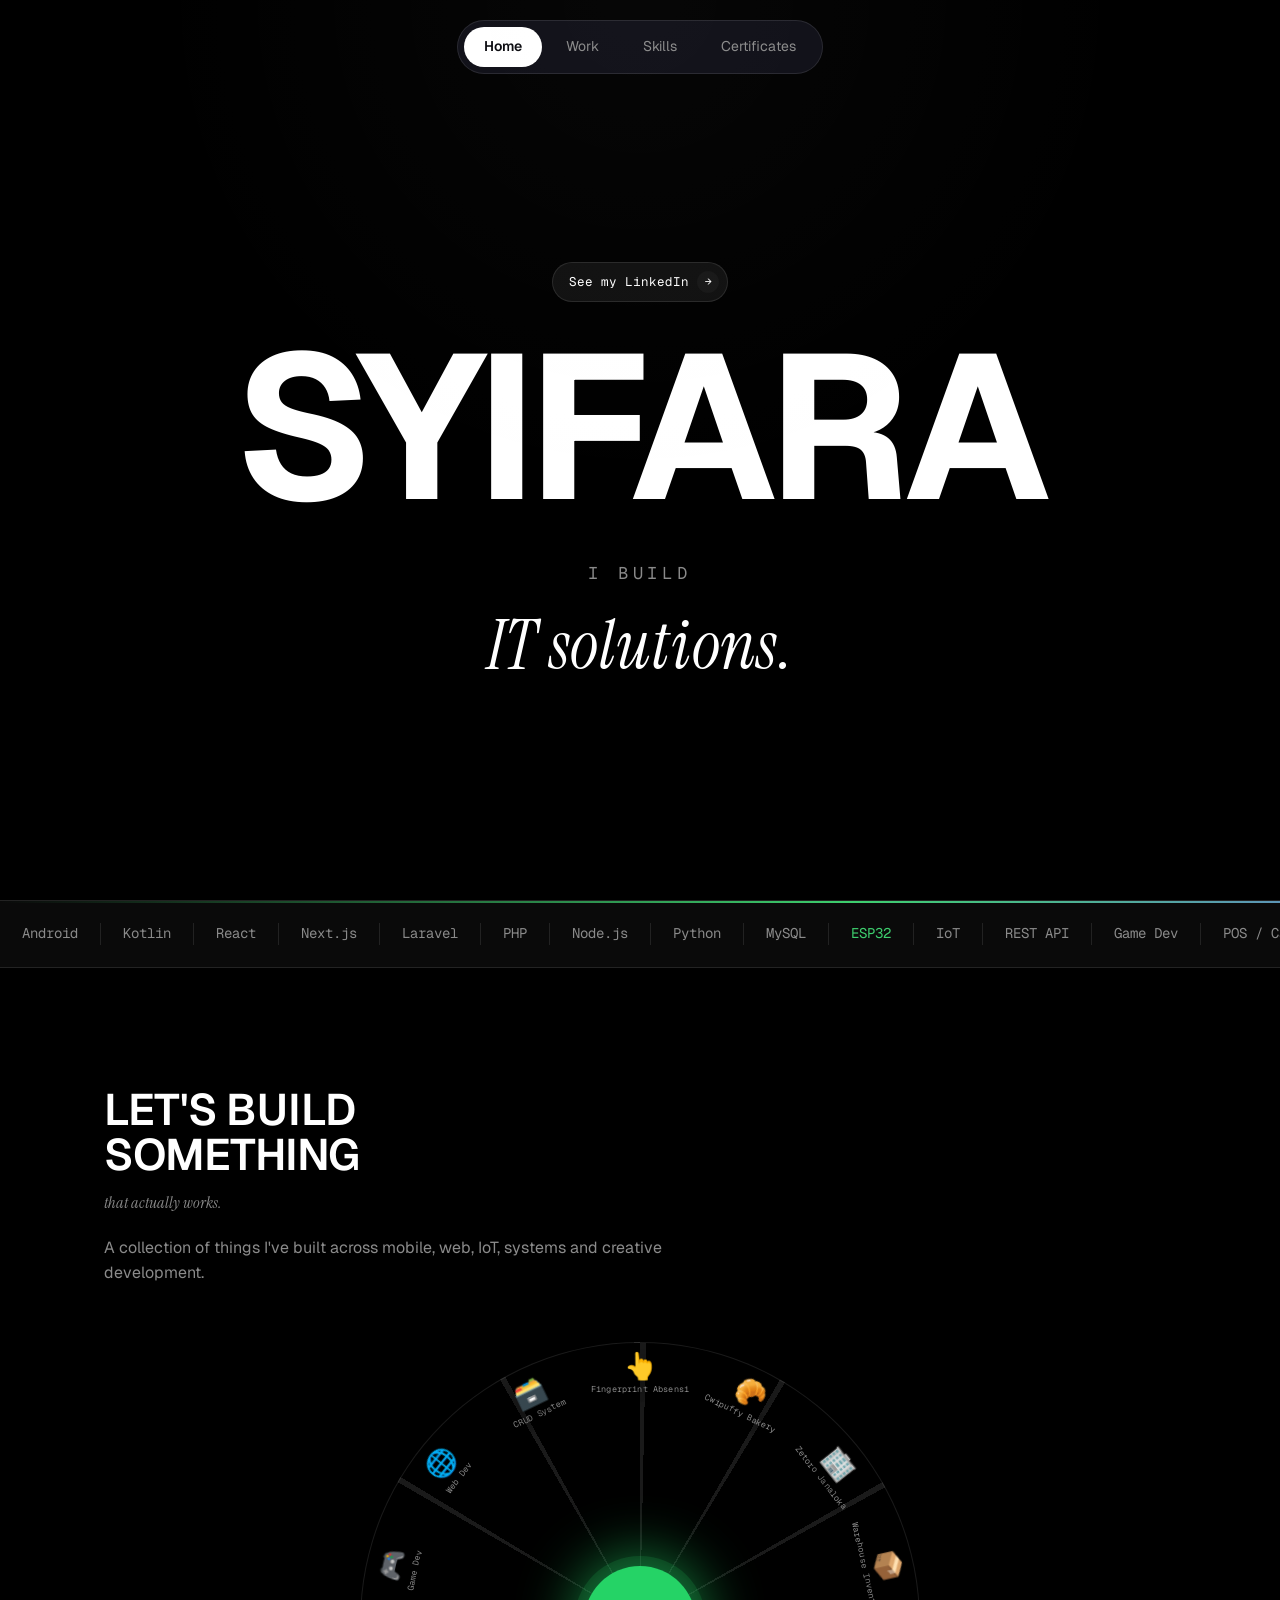
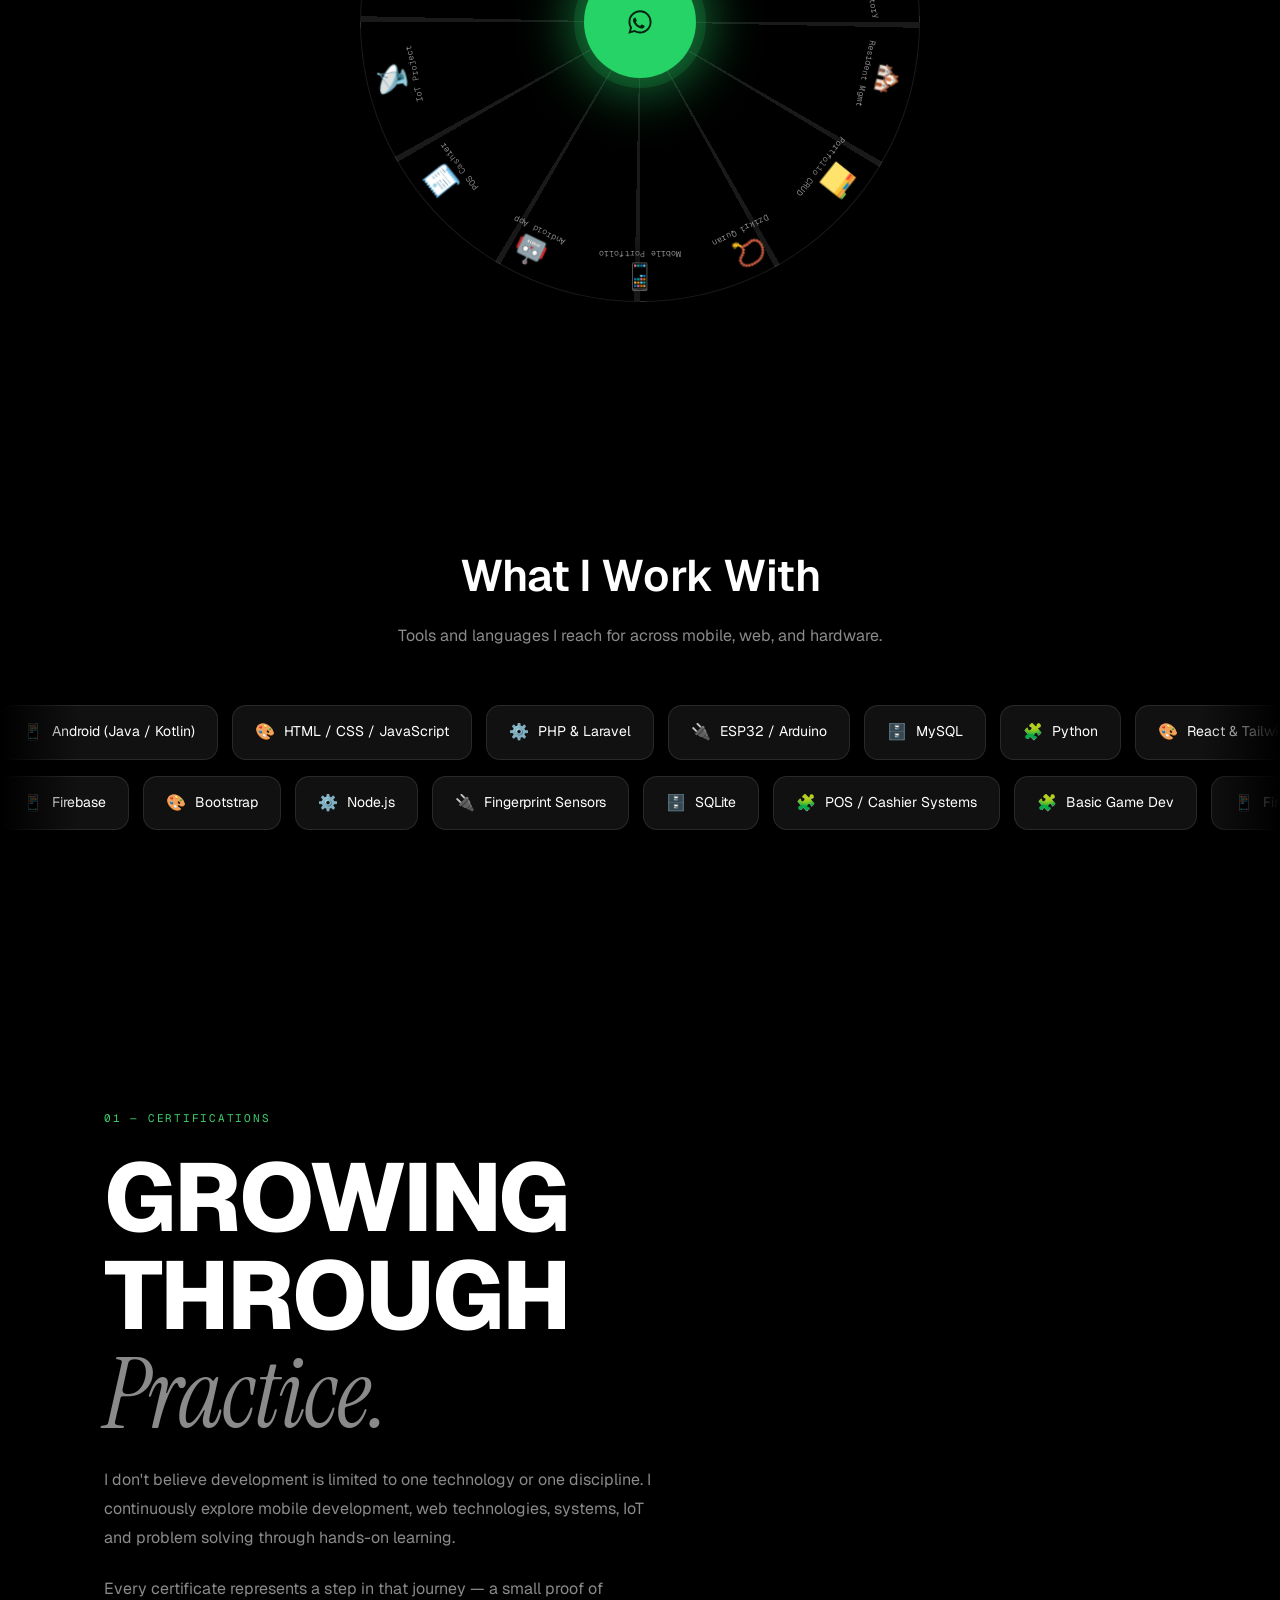
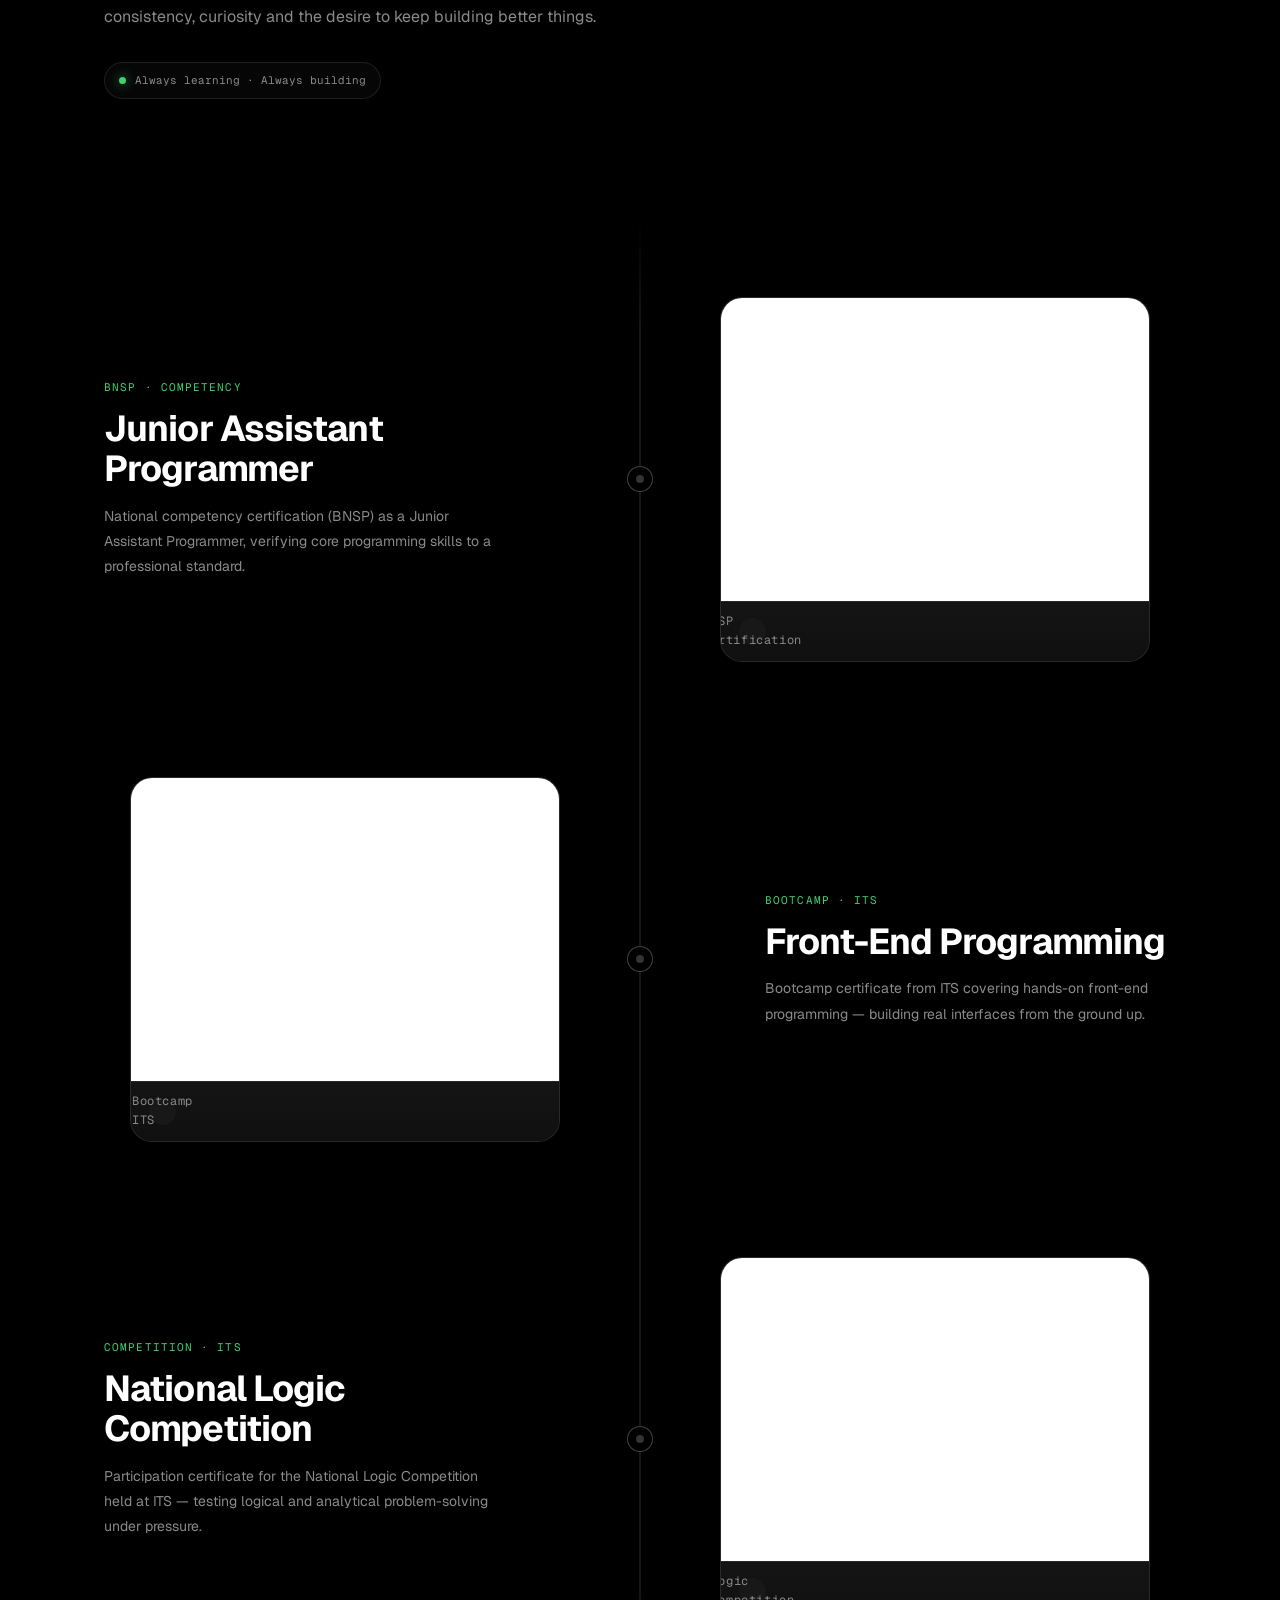
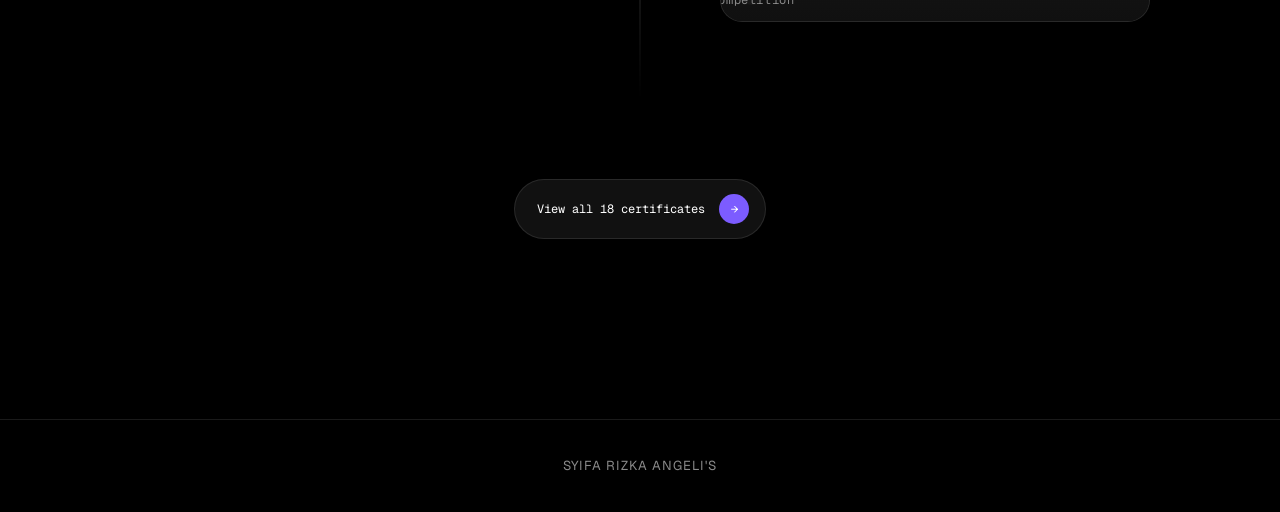
==== commit df683b3e: "ubah semua" ====
--- a/index.html
+++ b/index.html
@@ -7,11 +7,11 @@
       content="width=device-width, initial-scale=1, maximum-scale=5"
     />
 
-    <title>Syifara — Mobile App Developer</title>
+    <title>Syifara — IT Solutions</title>
 
     <meta
       name="description"
-      content="Syifara — Mobile App Developer building Android, IoT, web and full-stack products."
+      content="Syifara — IT Solutions: building Android, IoT, web and full-stack products."
     />
 
     <link rel="preconnect" href="https://fonts.googleapis.com" />
@@ -32,21 +32,21 @@
 
     <header>
       <nav class="wrap">
-        <div class="nav-pill">
-          <a href="#" class="active">Home</a>
-
-          <a href="#projects"> Work </a>
-
-          <a href="#skills"> Skills </a>
-
-          <a href="#certificates"> Certificates </a>
+        <div class="nav-pill" id="navPill">
+          <a href="#home" class="active" data-nav="home">Home</a>
+
+          <a href="work.html">Work</a>
+
+          <a href="skills.html">Skills</a>
+
+          <a href="certificates.html">Certificates</a>
         </div>
       </nav>
     </header>
 
     <!-- ================= HERO ================= -->
 
-    <section class="hero">
+    <section class="hero" id="home">
       <a
         href="https://www.linkedin.com/in/syifa-rizka-angeli-099004416"
         target="_blank"
@@ -60,9 +60,9 @@
 
       <h1>Syifara</h1>
 
-      <div class="lead">I craft products for</div>
-
-      <div class="script">web &amp; mobile apps</div>
+      <div class="lead">I build</div>
+
+      <div class="script">IT solutions.</div>
     </section>
 
     <!-- ================= MARQUEE ================= -->
@@ -146,133 +146,189 @@
             </svg>
           </a>
 
-          <!-- 14 PROJECTS -->
-
-          <a
-            href="https://github.com/syifarizkaangeli/Fingerprint-Absensi"
-            target="_blank"
-            rel="noopener"
-            class="clock-mark mark-1"
-          >
-            Fingerprint Absensi
-          </a>
-
-          <a
-            href="https://github.com/syifarizkaangeli/Cwipuffy-Bakery-Store"
-            target="_blank"
-            rel="noopener"
-            class="clock-mark mark-2"
-          >
-            Cwipuffy Bakery Store
-          </a>
-
-          <a
-            href="https://github.com/syifarizkaangeli/Zetoro-Janaloka-Technology-team"
-            target="_blank"
-            rel="noopener"
-            class="clock-mark mark-3"
-          >
-            Zetoro Janaloka
-          </a>
-
-          <a
-            href="https://github.com/syifarizkaangeli/Warehouse-Inventory"
-            target="_blank"
-            rel="noopener"
-            class="clock-mark mark-4"
-          >
-            Warehouse Inventory
-          </a>
-
-          <a
-            href="https://github.com/syifarizkaangeli/Vulnerable-Resident-Management"
-            target="_blank"
-            rel="noopener"
-            class="clock-mark mark-5"
-          >
-            Resident Management
-          </a>
-
-          <a
-            href="https://github.com/syifarizkaangeli/Portfolio-Basic-CRUD"
-            target="_blank"
-            rel="noopener"
-            class="clock-mark mark-6"
-          >
-            Portfolio CRUD
-          </a>
-
-          <a
-            href="https://github.com/syifarizkaangeli/Syifaudz-Dzikri-Quran"
-            target="_blank"
-            rel="noopener"
-            class="clock-mark mark-7"
-          >
-            Syifaudz Dzikri Quran
-          </a>
-
-          <a
-            href="https://github.com/syifarizkaangeli/Mobile-App-Dev-Portfolio"
-            target="_blank"
-            rel="noopener"
-            class="clock-mark mark-8"
-          >
-            Mobile App Portfolio
-          </a>
-
-          <a
-            href="https://github.com/syifarizkaangeli/Android-App"
-            target="_blank"
-            rel="noopener"
-            class="clock-mark mark-9"
-          >
-            Android App
-          </a>
-
-          <a
-            href="https://github.com/syifarizkaangeli/POS-Cashier"
-            target="_blank"
-            rel="noopener"
-            class="clock-mark mark-10"
-          >
-            POS Cashier
-          </a>
-
-          <a
-            href="https://github.com/syifarizkaangeli/IoT-Project"
-            target="_blank"
-            rel="noopener"
-            class="clock-mark mark-11"
-          >
-            IoT Project
-          </a>
-
-          <a
-            href="https://github.com/syifarizkaangeli/Game-Development"
-            target="_blank"
-            rel="noopener"
-            class="clock-mark mark-12"
-          >
-            Game Development
-          </a>
-
-          <a
-            href="https://github.com/syifarizkaangeli/Web-Development"
-            target="_blank"
-            rel="noopener"
-            class="clock-mark mark-13"
-          >
-            Web Development
-          </a>
-
-          <a
-            href="https://github.com/syifarizkaangeli/CRUD-System"
-            target="_blank"
-            rel="noopener"
-            class="clock-mark mark-14"
-          >
-            CRUD System
-          </a>
+          <!-- 14 PROJECTS — ORBITING PLANETS -->
+
+          <div class="proj-orbit orbit-1">
+            <a
+              href="https://github.com/syifarizkaangeli/Fingerprint-Absensi"
+              target="_blank"
+              rel="noopener"
+              class="clock-mark"
+              aria-label="Fingerprint Absensi on GitHub"
+            >
+              <span class="planet-icon">👆</span>
+              <span class="planet-label">Fingerprint Absensi</span>
+            </a>
+          </div>
+
+          <div class="proj-orbit orbit-2">
+            <a
+              href="https://github.com/syifarizkaangeli/Cwipuffy-Bakery-Store"
+              target="_blank"
+              rel="noopener"
+              class="clock-mark"
+              aria-label="Cwipuffy Bakery on GitHub"
+            >
+              <span class="planet-icon">🥐</span>
+              <span class="planet-label">Cwipuffy Bakery</span>
+            </a>
+          </div>
+
+          <div class="proj-orbit orbit-3">
+            <a
+              href="https://github.com/syifarizkaangeli/Zetoro-Janaloka-Technology-team"
+              target="_blank"
+              rel="noopener"
+              class="clock-mark"
+              aria-label="Zetoro Janaloka on GitHub"
+            >
+              <span class="planet-icon">🏢</span>
+              <span class="planet-label">Zetoro Janaloka</span>
+            </a>
+          </div>
+
+          <div class="proj-orbit orbit-4">
+            <a
+              href="https://github.com/syifarizkaangeli/Warehouse-Inventory"
+              target="_blank"
+              rel="noopener"
+              class="clock-mark"
+              aria-label="Warehouse Inventory on GitHub"
+            >
+              <span class="planet-icon">📦</span>
+              <span class="planet-label">Warehouse Inventory</span>
+            </a>
+          </div>
+
+          <div class="proj-orbit orbit-5">
+            <a
+              href="https://github.com/syifarizkaangeli/Vulnerable-Resident-Management"
+              target="_blank"
+              rel="noopener"
+              class="clock-mark"
+              aria-label="Resident Mgmt on GitHub"
+            >
+              <span class="planet-icon">🏘️</span>
+              <span class="planet-label">Resident Mgmt</span>
+            </a>
+          </div>
+
+          <div class="proj-orbit orbit-6">
+            <a
+              href="https://github.com/syifarizkaangeli/Portfolio-Basic-CRUD"
+              target="_blank"
+              rel="noopener"
+              class="clock-mark"
+              aria-label="Portfolio CRUD on GitHub"
+            >
+              <span class="planet-icon">🗂️</span>
+              <span class="planet-label">Portfolio CRUD</span>
+            </a>
+          </div>
+
+          <div class="proj-orbit orbit-7">
+            <a
+              href="https://github.com/syifarizkaangeli/Syifaudz-Dzikri-Quran"
+              target="_blank"
+              rel="noopener"
+              class="clock-mark"
+              aria-label="Dzikri Quran on GitHub"
+            >
+              <span class="planet-icon">📿</span>
+              <span class="planet-label">Dzikri Quran</span>
+            </a>
+          </div>
+
+          <div class="proj-orbit orbit-8">
+            <a
+              href="https://github.com/syifarizkaangeli/Mobile-App-Dev-Portfolio"
+              target="_blank"
+              rel="noopener"
+              class="clock-mark"
+              aria-label="Mobile Portfolio on GitHub"
+            >
+              <span class="planet-icon">📱</span>
+              <span class="planet-label">Mobile Portfolio</span>
+            </a>
+          </div>
+
+          <div class="proj-orbit orbit-9">
+            <a
+              href="https://github.com/syifarizkaangeli/Android-App"
+              target="_blank"
+              rel="noopener"
+              class="clock-mark"
+              aria-label="Android App on GitHub"
+            >
+              <span class="planet-icon">🤖</span>
+              <span class="planet-label">Android App</span>
+            </a>
+          </div>
+
+          <div class="proj-orbit orbit-10">
+            <a
+              href="https://github.com/syifarizkaangeli/POS-Cashier"
+              target="_blank"
+              rel="noopener"
+              class="clock-mark"
+              aria-label="POS Cashier on GitHub"
+            >
+              <span class="planet-icon">🧾</span>
+              <span class="planet-label">POS Cashier</span>
+            </a>
+          </div>
+
+          <div class="proj-orbit orbit-11">
+            <a
+              href="https://github.com/syifarizkaangeli/IoT-Project"
+              target="_blank"
+              rel="noopener"
+              class="clock-mark"
+              aria-label="IoT Project on GitHub"
+            >
+              <span class="planet-icon">📡</span>
+              <span class="planet-label">IoT Project</span>
+            </a>
+          </div>
+
+          <div class="proj-orbit orbit-12">
+            <a
+              href="https://github.com/syifarizkaangeli/Game-Development"
+              target="_blank"
+              rel="noopener"
+              class="clock-mark"
+              aria-label="Game Dev on GitHub"
+            >
+              <span class="planet-icon">🎮</span>
+              <span class="planet-label">Game Dev</span>
+            </a>
+          </div>
+
+          <div class="proj-orbit orbit-13">
+            <a
+              href="https://github.com/syifarizkaangeli/Web-Development"
+              target="_blank"
+              rel="noopener"
+              class="clock-mark"
+              aria-label="Web Dev on GitHub"
+            >
+              <span class="planet-icon">🌐</span>
+              <span class="planet-label">Web Dev</span>
+            </a>
+          </div>
+
+          <div class="proj-orbit orbit-14">
+            <a
+              href="https://github.com/syifarizkaangeli/CRUD-System"
+              target="_blank"
+              rel="noopener"
+              class="clock-mark"
+              aria-label="CRUD System on GitHub"
+            >
+              <span class="planet-icon">🗃️</span>
+              <span class="planet-label">CRUD System</span>
+            </a>
+          </div>
         </div>
       </div>
     </section>
@@ -530,8 +586,6 @@
 
               <div class="cert-card-bottom">
                 <span>BNSP Certification</span>
-
-                <span>↗</span>
               </div>
             </div>
           </article>
@@ -572,8 +626,6 @@
 
               <div class="cert-card-bottom">
                 <span>Bootcamp ITS</span>
-
-                <span>↗</span>
               </div>
             </div>
           </article>
@@ -615,8 +667,6 @@
 
               <div class="cert-card-bottom">
                 <span>Logic Competition</span>
-
-                <span>↗</span>
               </div>
             </div>
           </article>
@@ -644,17 +694,9 @@
 
     <!-- ================= BACKGROUND MUSIC ================= -->
 
-    <audio id="bgMusic" loop autoplay preload="auto">
+    <audio id="bgMusic" loop autoplay muted preload="auto">
       <source src="music.mp3" type="audio/mpeg" />
     </audio>
-
-    <!-- ================= CERTIFICATE CURSOR ================= -->
-
-    <div id="certCursor">
-      <span> SEE </span>
-
-      <strong> CERT </strong>
-    </div>
 
     <script src="script.js"></script>
   </body>
--- a/style.css
+++ b/style.css
@@ -145,6 +145,18 @@
   padding: 6px;
 
   box-shadow: 0 10px 40px rgba(0, 0, 0, 0.35);
+
+  max-width: calc(100vw - 32px);
+
+  overflow-x: auto;
+
+  scrollbar-width: none;
+
+  -webkit-overflow-scrolling: touch;
+}
+
+.nav-pill::-webkit-scrollbar {
+  display: none;
 }
 
 .nav-pill a {
@@ -155,6 +167,10 @@
   font-size: 14px;
 
   color: var(--text-dim);
+
+  white-space: nowrap;
+
+  flex: none;
 
   transition:
     color 0.2s ease,
@@ -178,9 +194,17 @@
 
 @media (max-width: 650px) {
   .nav-pill a {
-    padding: 8px 11px;
-
-    font-size: 12px;
+    padding: 8px 13px;
+
+    font-size: 11.5px;
+  }
+}
+
+@media (max-width: 380px) {
+  .nav-pill a {
+    padding: 7px 10px;
+
+    font-size: 10.5px;
   }
 }
 
@@ -236,15 +260,40 @@
 
   margin-bottom: 34px;
 
+  box-shadow: 0 0 0 0 rgba(62, 207, 110, 0.45);
+
+  animation: badge-pulse 2.6s ease-out infinite;
+
   transition:
     0.2s border-color,
-    0.2s transform;
+    0.2s transform,
+    0.2s box-shadow;
 }
 
 .hero-badge:hover {
   border-color: var(--accent2);
 
   transform: translateY(-2px);
+
+  animation-play-state: paused;
+
+  box-shadow:
+    0 10px 30px rgba(0, 0, 0, 0.35),
+    0 0 26px rgba(62, 207, 110, 0.45);
+}
+
+@keyframes badge-pulse {
+  0% {
+    box-shadow: 0 0 0 0 rgba(62, 207, 110, 0.45);
+  }
+
+  70% {
+    box-shadow: 0 0 0 14px rgba(62, 207, 110, 0);
+  }
+
+  100% {
+    box-shadow: 0 0 0 0 rgba(62, 207, 110, 0);
+  }
 }
 
 .hero-badge .chevron {
@@ -588,137 +637,174 @@
   }
 }
 
+/* =========================================================
+   14 PROJECTS — ORBITING PLANETS (no card, icon only)
+========================================================= */
+
+.proj-orbit {
+  position: absolute;
+
+  inset: 0;
+
+  transform-origin: 50% 50%;
+
+  transform: rotate(var(--start-angle, 0deg));
+
+  animation: orbit-spin var(--orbit-duration, 100s) linear infinite;
+
+  z-index: 3;
+}
+
+.proj-clock:hover .proj-orbit,
+.proj-clock:hover .clock-mark {
+  animation-play-state: paused;
+}
+
+@keyframes orbit-spin {
+  from {
+    transform: rotate(var(--start-angle, 0deg));
+  }
+
+  to {
+    transform: rotate(calc(var(--start-angle, 0deg) + 360deg));
+  }
+}
+
+@keyframes counter-orbit-spin {
+  from {
+    transform: translate(-50%, -50%) rotate(calc(-1 * var(--start-angle, 0deg)));
+  }
+
+  to {
+    transform: translate(-50%, -50%)
+      rotate(calc(-1 * (var(--start-angle, 0deg) + 360deg)));
+  }
+}
+
 .clock-mark {
   position: absolute;
 
+  top: 6%;
+  left: 50%;
+
   transform: translate(-50%, -50%);
 
-  z-index: 3;
+  animation: counter-orbit-spin var(--orbit-duration, 100s) linear infinite;
 
   display: flex;
 
+  flex-direction: column;
+
   align-items: center;
-  justify-content: center;
-
+
+  gap: 4px;
+
+  text-decoration: none;
+
+  transition: transform 0.25s ease;
+}
+
+.clock-mark .planet-icon {
+  font-size: 26px;
+  line-height: 1;
+
+  filter: drop-shadow(0 4px 10px rgba(0, 0, 0, 0.6));
+
+  transition:
+    filter 0.25s ease,
+    transform 0.25s ease;
+}
+
+.clock-mark .planet-label {
   font-family: "Geist Mono";
 
-  font-size: 11px;
-
-  line-height: 1.3;
+  font-size: 8.5px;
+
+  letter-spacing: 0.02em;
 
   color: var(--text-dim);
 
   text-align: center;
 
-  width: 116px;
-
-  padding: 10px 12px;
-
-  background: var(--surface);
-
-  border: 1px solid var(--line);
-
-  border-radius: var(--radius);
-
-  box-shadow: 0 10px 24px rgba(0, 0, 0, 0.35);
-
-  backdrop-filter: blur(6px);
-
-  transition:
-    0.25s color,
-    0.25s transform,
-    0.25s border-color,
-    0.25s box-shadow,
-    0.25s background;
+  white-space: nowrap;
+
+  text-shadow: 0 2px 8px rgba(0, 0, 0, 0.8);
+
+  transition: color 0.25s ease;
 }
 
 .clock-mark:hover {
+  z-index: 6;
+}
+
+.clock-mark:hover .planet-icon {
+  transform: scale(1.35);
+
+  filter: drop-shadow(0 6px 16px rgba(62, 207, 110, 0.55));
+}
+
+.clock-mark:hover .planet-label {
   color: var(--text);
-
-  background: var(--surface-2);
-
-  border-color: var(--accent2);
-
-  transform: translate(-50%, -50%) scale(1.08);
-
-  box-shadow:
-    0 16px 32px rgba(0, 0, 0, 0.45),
-    0 0 0 1px rgba(62, 207, 110, 0.25),
-    0 0 26px rgba(62, 207, 110, 0.3);
 }
 
 /*
-   14 PROJECT POSITIONS
+   14 ORBIT START ANGLES (evenly spaced, 360/14)
 */
 
-.mark-1 {
-  left: 50%;
-  top: 7%;
-}
-
-.mark-2 {
-  left: 73%;
-  top: 12%;
-}
-
-.mark-3 {
-  left: 88%;
-  top: 28%;
-}
-
-.mark-4 {
-  left: 93%;
-  top: 50%;
-}
-
-.mark-5 {
-  left: 88%;
-  top: 72%;
-}
-
-.mark-6 {
-  left: 73%;
-  top: 88%;
-}
-
-.mark-7 {
-  left: 50%;
-  top: 93%;
-}
-
-.mark-8 {
-  left: 27%;
-  top: 88%;
-}
-
-.mark-9 {
-  left: 12%;
-  top: 72%;
-}
-
-.mark-10 {
-  left: 7%;
-  top: 50%;
-}
-
-.mark-11 {
-  left: 12%;
-  top: 28%;
-}
-
-.mark-12 {
-  left: 27%;
-  top: 12%;
-}
-
-.mark-13 {
-  left: 40%;
-  top: 5%;
-}
-
-.mark-14 {
-  left: 60%;
-  top: 5%;
+.orbit-1 {
+  --start-angle: 0deg;
+}
+
+.orbit-2 {
+  --start-angle: 25.71deg;
+}
+
+.orbit-3 {
+  --start-angle: 51.43deg;
+}
+
+.orbit-4 {
+  --start-angle: 77.14deg;
+}
+
+.orbit-5 {
+  --start-angle: 102.86deg;
+}
+
+.orbit-6 {
+  --start-angle: 128.57deg;
+}
+
+.orbit-7 {
+  --start-angle: 154.29deg;
+}
+
+.orbit-8 {
+  --start-angle: 180deg;
+}
+
+.orbit-9 {
+  --start-angle: 205.71deg;
+}
+
+.orbit-10 {
+  --start-angle: 231.43deg;
+}
+
+.orbit-11 {
+  --start-angle: 257.14deg;
+}
+
+.orbit-12 {
+  --start-angle: 282.86deg;
+}
+
+.orbit-13 {
+  --start-angle: 308.57deg;
+}
+
+.orbit-14 {
+  --start-angle: 334.29deg;
 }
 
 @media (max-width: 800px) {
@@ -741,14 +827,12 @@
     height: 88px;
   }
 
-  .clock-mark {
-    width: 78px;
-
-    padding: 7px 8px;
-
-    font-size: 8.5px;
-
-    border-radius: 10px;
+  .clock-mark .planet-icon {
+    font-size: 19px;
+  }
+
+  .clock-mark .planet-label {
+    font-size: 7px;
   }
 }
 
@@ -1211,26 +1295,11 @@
 
   position: relative;
 
-  cursor: none;
-
-  transition:
-    transform 0.45s cubic-bezier(0.2, 0.8, 0.2, 1),
-    border-color 0.35s ease,
-    box-shadow 0.35s ease;
+  cursor: default;
 }
 
 .cert-item:nth-child(even) .cert-card {
   justify-self: end;
-}
-
-.cert-card:hover {
-  transform: translateY(-8px) rotate(-1deg);
-
-  border-color: rgba(124, 92, 255, 0.5);
-
-  box-shadow:
-    0 30px 80px rgba(0, 0, 0, 0.45),
-    0 0 45px rgba(124, 92, 255, 0.08);
 }
 
 /* =========================================================
@@ -1268,51 +1337,11 @@
 }
 
 /*
-   PDF COVER
+   PDF COVER — decorative only, no click affordance
 */
 
 .cert-overlay {
-  position: absolute;
-
-  inset: 0;
-
-  display: flex;
-
-  align-items: center;
-
-  justify-content: center;
-
-  background: linear-gradient(135deg, rgba(0, 0, 0, 0.12), rgba(0, 0, 0, 0.5));
-
-  opacity: 0;
-
-  transition: opacity 0.3s ease;
-
-  pointer-events: none;
-}
-
-.cert-card:hover .cert-overlay {
-  opacity: 1;
-}
-
-.cert-overlay span {
-  font-family: "Geist Mono";
-
-  font-size: 10px;
-
-  letter-spacing: 0.12em;
-
-  color: #fff;
-
-  background: rgba(0, 0, 0, 0.7);
-
-  border: 1px solid rgba(255, 255, 255, 0.18);
-
-  backdrop-filter: blur(10px);
-
-  padding: 10px 14px;
-
-  border-radius: 100px;
+  display: none;
 }
 
 /* =========================================================
@@ -1358,97 +1387,18 @@
 
   background: var(--surface-2);
 
-  color: var(--text);
+  color: var(--text-dim);
 
   font-size: 12px;
-
-  transition:
-    transform 0.25s ease,
-    background 0.25s ease;
-}
-
-.cert-card:hover .cert-card-bottom span:last-child {
-  transform: rotate(45deg);
-
-  background: var(--accent);
 }
 
 /* =========================================================
    SEE CERT CURSOR
 ========================================================= */
 
-#certCursor {
-  position: fixed;
-
-  left: 0;
-  top: 0;
-
-  width: 82px;
-  height: 82px;
-
-  border-radius: 50%;
-
-  background: #fff;
-
-  color: #000;
-
-  display: flex;
-
-  flex-direction: column;
-
-  align-items: center;
-  justify-content: center;
-
-  pointer-events: none;
-
-  z-index: 9999;
-
-  opacity: 0;
-
-  transform: translate(-50%, -50%) scale(0.5);
-
-  transition:
-    opacity 0.2s ease,
-    transform 0.25s cubic-bezier(0.2, 0.8, 0.2, 1);
-
-  mix-blend-mode: normal;
-}
-
-#certCursor.show {
-  opacity: 1;
-
-  transform: translate(-50%, -50%) scale(1);
-}
-
-#certCursor span {
-  font-family: "Geist Mono";
-
-  font-size: 9px;
-
-  letter-spacing: 0.1em;
-
-  line-height: 1;
-}
-
-#certCursor strong {
-  font-size: 13px;
-
-  line-height: 1;
-
-  margin-top: 4px;
-}
-
-#certCursor.clicked {
-  transform: translate(-50%, -50%) scale(0.8);
-}
-
 @media (max-width: 800px) {
-  #certCursor {
-    display: none;
-  }
-
   .cert-card {
-    cursor: pointer;
+    cursor: default;
   }
 }
 
